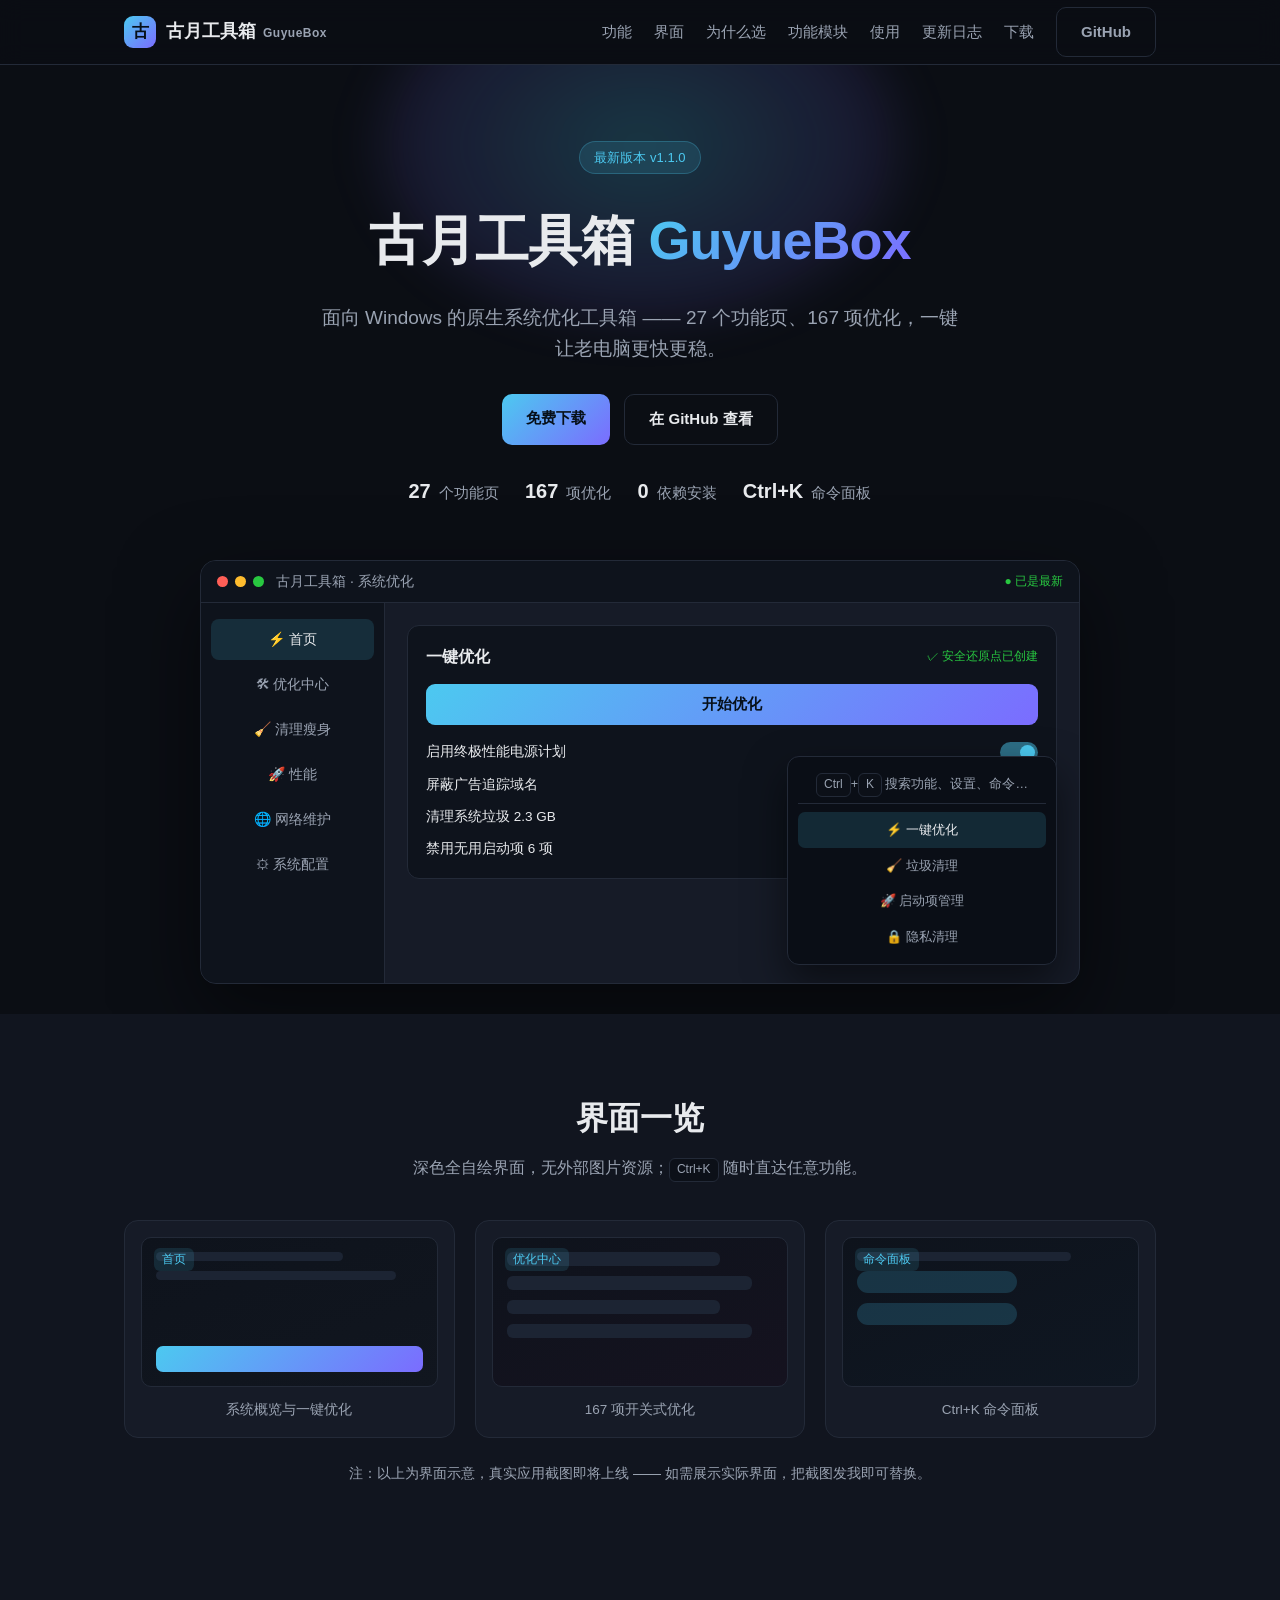
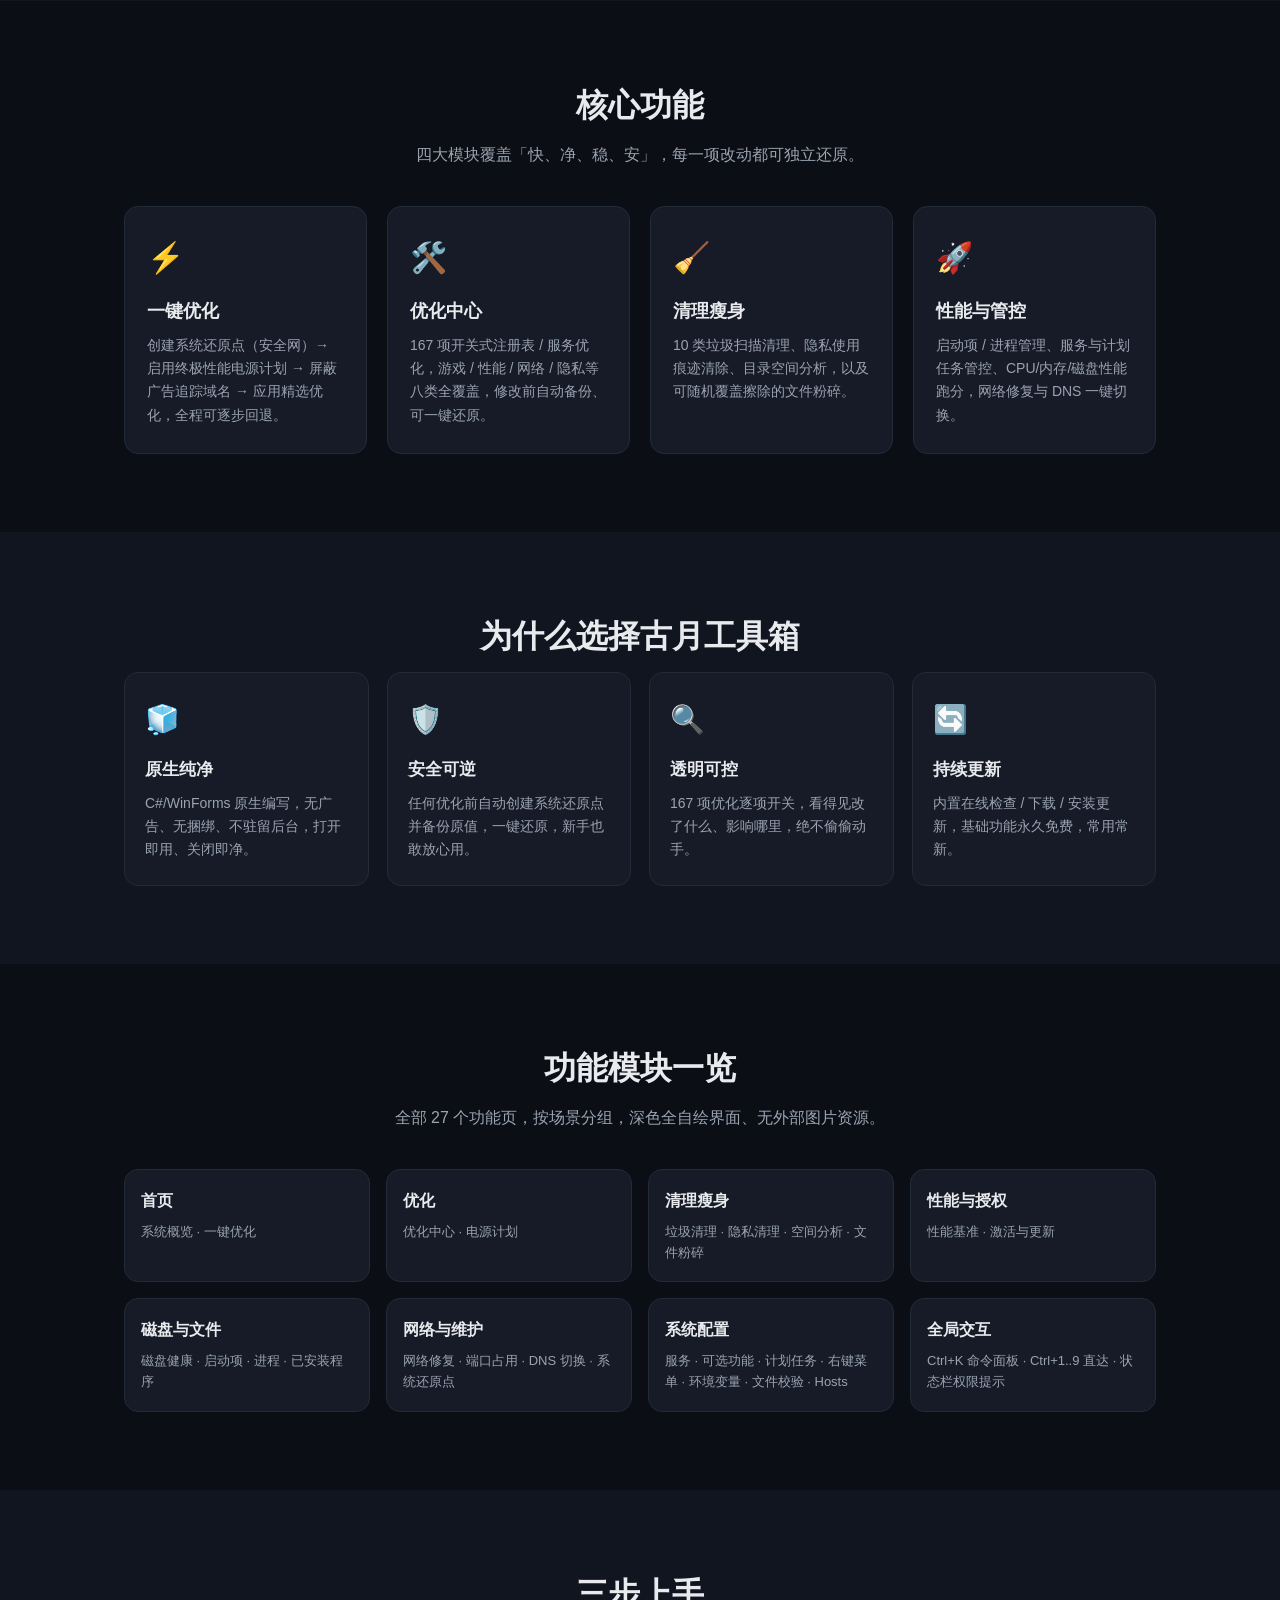
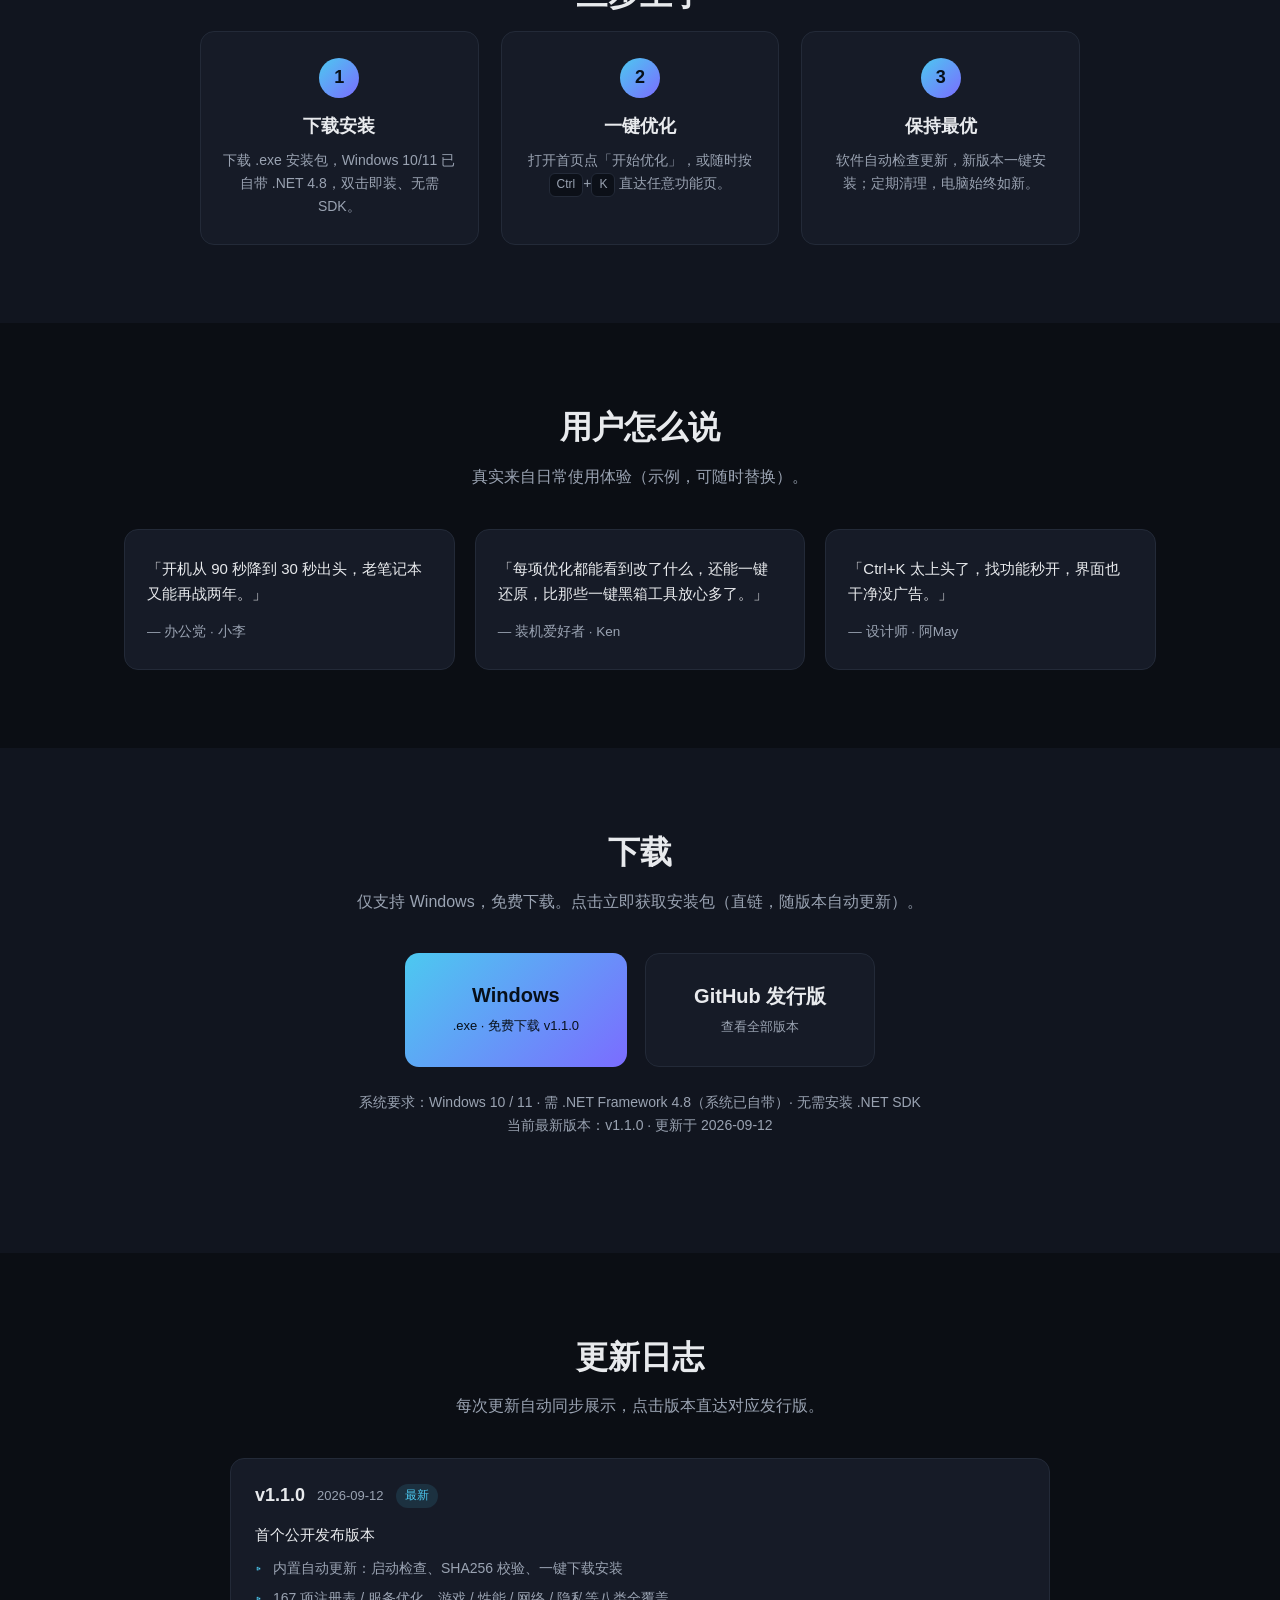
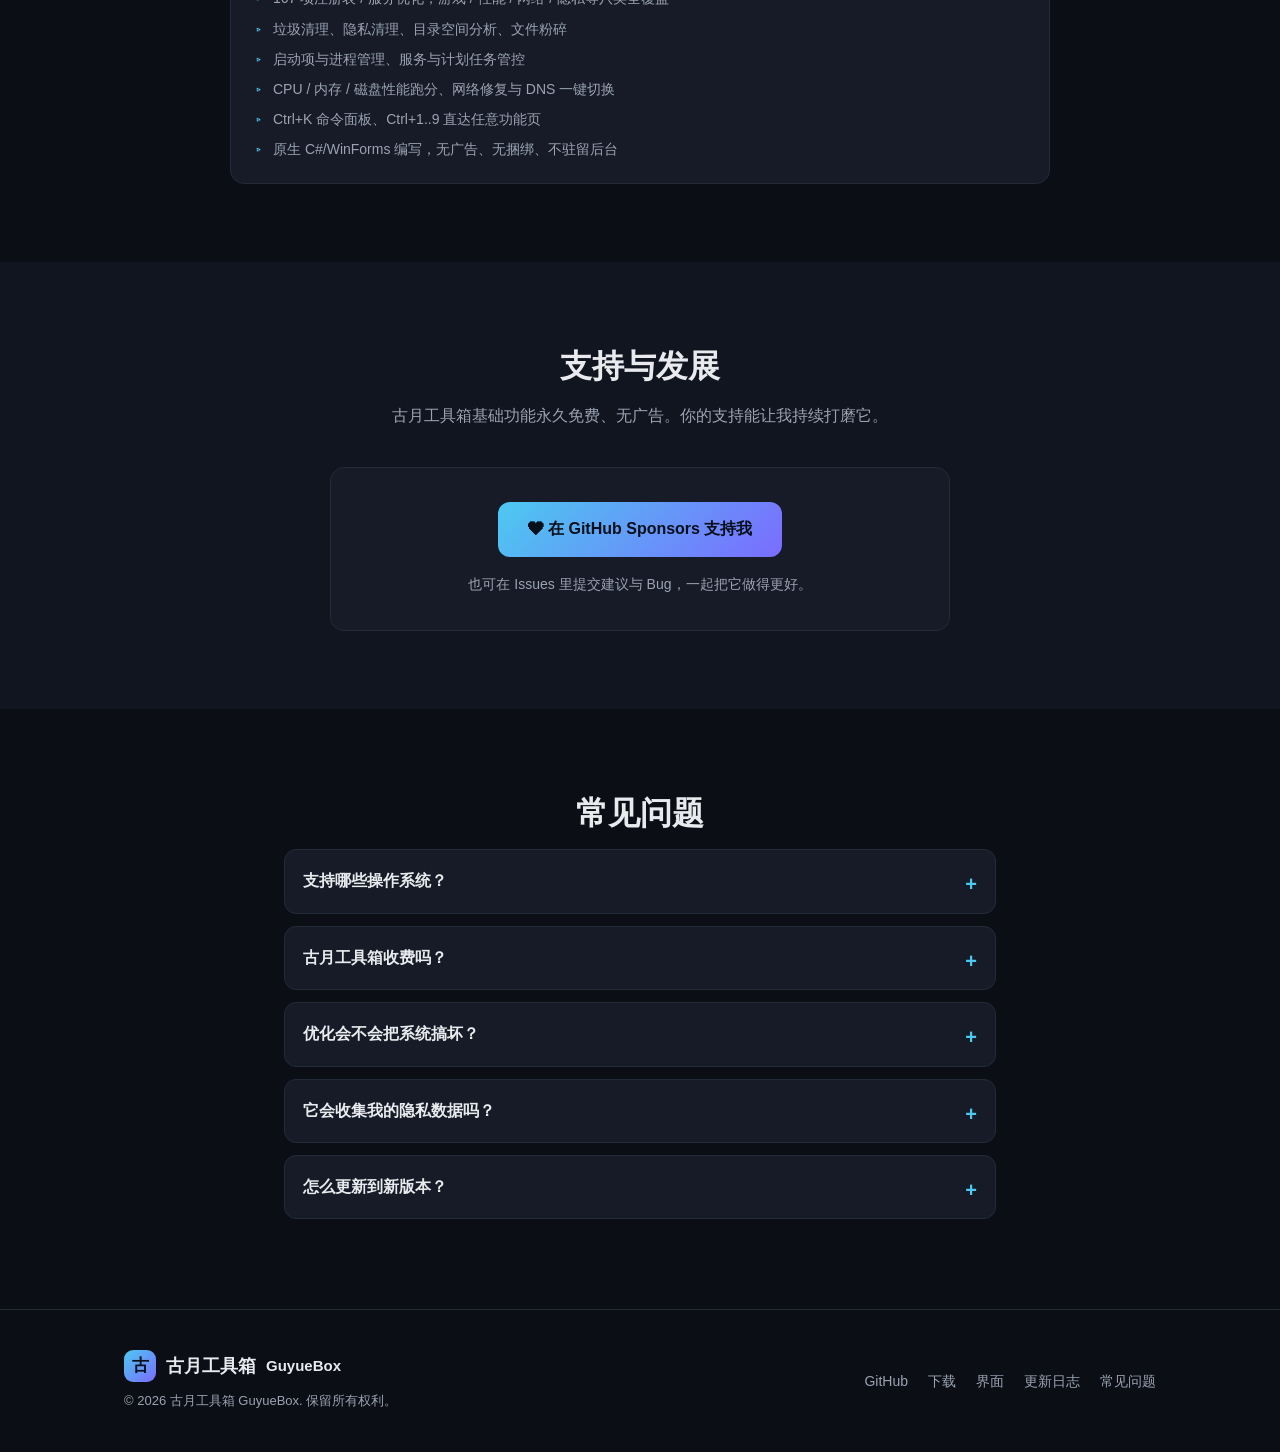
==== index.html @ 8baf2765 "feat: 官网完善——SEO/OG/更新日志/界面预览/用户评价/支持区块/滚动动效" ====
<!DOCTYPE html>
<html lang="zh-CN">
<head>
  <meta charset="UTF-8" />
  <meta name="viewport" content="width=device-width, initial-scale=1.0" />
  <title>古月工具箱 GuyueBox — 让 Windows 重获流畅的系统优化工具箱</title>
  <meta name="description" content="古月工具箱 GuyueBox 是一款面向 Windows 的原生系统优化工具箱，C#/WinForms 编写，无需安装 .NET SDK。含 27 个功能页、167 项注册表/服务优化、垃圾与隐私清理、启动项与进程管理、性能跑分与内置自动更新。" />
  <link rel="canonical" href="https://gu-yue-fy.github.io/guyue-toolbox-site/" />

  <!-- ===== 分享 / SEO ===== -->
  <meta property="og:type" content="website" />
  <meta property="og:site_name" content="古月工具箱 GuyueBox" />
  <meta property="og:title" content="古月工具箱 GuyueBox — 让 Windows 重获流畅" />
  <meta property="og:description" content="面向 Windows 的原生系统优化工具箱：27 个功能页、167 项优化、一键加速清理、内置自动更新，免费且无广告。" />
  <meta property="og:url" content="https://gu-yue-fy.github.io/guyue-toolbox-site/" />
  <meta property="og:image" content="https://gu-yue-fy.github.io/guyue-toolbox-site/assets/img/og.svg" />
  <meta property="og:locale" content="zh_CN" />
  <meta name="twitter:card" content="summary_large_image" />
  <meta name="twitter:title" content="古月工具箱 GuyueBox — 让 Windows 重获流畅" />
  <meta name="twitter:description" content="面向 Windows 的原生系统优化工具箱：27 个功能页、167 项优化、一键加速清理、内置自动更新，免费且无广告。" />
  <meta name="twitter:image" content="https://gu-yue-fy.github.io/guyue-toolbox-site/assets/img/og.svg" />

  <!-- favicon：inline SVG，无需外部文件 -->
  <link rel="icon" href="data:image/svg+xml,<svg xmlns='http://www.w3.org/2000/svg' viewBox='0 0 32 32'><rect width='32' height='32' rx='8' fill='%234cc9f0'/><text x='16' y='23' font-size='20' font-family='sans-serif' font-weight='800' text-anchor='middle' fill='%2307101a'>古</text></svg>" />

  <!-- 结构化数据 -->
  <script type="application/ld+json">
  {
    "@context": "https://schema.org",
    "@type": "SoftwareApplication",
    "name": "古月工具箱 GuyueBox",
    "operatingSystem": "Windows 10, Windows 11",
    "applicationCategory": "UtilitiesApplication",
    "softwareVersion": "1.1.0",
    "url": "https://gu-yue-fy.github.io/guyue-toolbox-site/",
    "offers": { "@type": "Offer", "price": "0", "priceCurrency": "CNY" },
    "description": "面向 Windows 的原生系统优化工具箱，C#/WinForms 编写，无需安装 .NET SDK。含 27 个功能页、167 项注册表/服务优化、垃圾与隐私清理、启动项与进程管理、性能跑分与内置自动更新。"
  }
  </script>

  <link rel="stylesheet" href="assets/css/style.css" />
</head>
<body>
  <!-- 顶部导航 -->
  <header class="nav">
    <div class="container nav-inner">
      <a class="brand" href="#top">
        <span class="logo-mark">古</span>
        <span class="brand-name">古月工具箱<small>GuyueBox</small></span>
      </a>
      <nav class="nav-links">
        <a href="#features">功能</a>
        <a href="#preview">界面</a>
        <a href="#why">为什么选</a>
        <a href="#modules">功能模块</a>
        <a href="#how">使用</a>
        <a href="#changelog">更新日志</a>
        <a href="#download">下载</a>
        <a class="btn-ghost" href="https://github.com/Gu-yue-fy/guyue-toolbox" target="_blank" rel="noopener">GitHub</a>
      </nav>
    </div>
  </header>

  <!-- 首屏 -->
  <section class="hero" id="top">
    <div class="hero-glow"></div>
    <div class="container hero-inner">
      <span class="badge reveal">最新版本 <span id="latest-version">v1.0.0</span></span>
      <h1 class="reveal">古月工具箱 <span class="grad">GuyueBox</span></h1>
      <p class="tagline reveal">面向 Windows 的原生系统优化工具箱 —— 27 个功能页、167 项优化，一键让老电脑更快更稳。</p>
      <div class="cta reveal">
        <a class="btn-primary" href="#download">免费下载</a>
        <a class="btn-ghost" href="https://github.com/Gu-yue-fy/guyue-toolbox" target="_blank" rel="noopener">在 GitHub 查看</a>
      </div>
      <div class="hero-stats reveal">
        <span><b>27</b> 个功能页</span>
        <span><b>167</b> 项优化</span>
        <span><b>0</b> 依赖安装</span>
        <span><b>Ctrl+K</b> 命令面板</span>
      </div>

      <!-- 应用界面模拟图（纯 CSS 绘制，无需截图） -->
      <div class="app-mockup reveal" aria-hidden="true">
        <div class="app-window">
          <div class="app-titlebar">
            <span class="dots"><i></i><i></i><i></i></span>
            <span class="app-title">古月工具箱 · 系统优化</span>
            <span class="app-mini">● 已是最新</span>
          </div>
          <div class="app-body">
            <aside class="app-side">
              <div class="side-item active">⚡ 首页</div>
              <div class="side-item">🛠 优化中心</div>
              <div class="side-item">🧹 清理瘦身</div>
              <div class="side-item">🚀 性能</div>
              <div class="side-item">🌐 网络维护</div>
              <div class="side-item">⚙ 系统配置</div>
            </aside>
            <main class="app-main">
              <div class="app-panel">
                <div class="panel-head">
                  <span class="panel-title">一键优化</span>
                  <span class="panel-tag">✓ 安全还原点已创建</span>
                </div>
                <button class="mock-btn">开始优化</button>
                <ul class="opt-list">
                  <li><span>启用终极性能电源计划</span><span class="sw on"></span></li>
                  <li><span>屏蔽广告追踪域名</span><span class="sw on"></span></li>
                  <li><span>清理系统垃圾 2.3 GB</span><span class="sw on"></span></li>
                  <li><span>禁用无用启动项 6 项</span><span class="sw"></span></li>
                </ul>
              </div>
              <div class="cmd-palette">
                <div class="cmd-input"><kbd>Ctrl</kbd>+<kbd>K</kbd> 搜索功能、设置、命令…</div>
                <div class="cmd-item active">⚡ 一键优化</div>
                <div class="cmd-item">🧹 垃圾清理</div>
                <div class="cmd-item">🚀 启动项管理</div>
                <div class="cmd-item">🔒 隐私清理</div>
              </div>
            </main>
          </div>
        </div>
      </div>
    </div>
  </section>

  <!-- 界面预览 -->
  <section class="section section-alt" id="preview">
    <div class="container">
      <h2 class="section-title reveal">界面一览</h2>
      <p class="center-sub reveal">深色全自绘界面，无外部图片资源；<kbd>Ctrl+K</kbd> 随时直达任意功能。</p>
      <div class="preview-grid">
        <div class="preview-card reveal">
          <div class="preview-shot shot-home"><span class="shot-badge">首页</span><span class="shot-line w70"></span><span class="shot-line w90"></span><span class="shot-bar"></span></div>
          <p>系统概览与一键优化</p>
        </div>
        <div class="preview-card reveal">
          <div class="preview-shot shot-tune"><span class="shot-badge">优化中心</span><span class="shot-row"></span><span class="shot-row"></span><span class="shot-row"></span><span class="shot-row"></span></div>
          <p>167 项开关式优化</p>
        </div>
        <div class="preview-card reveal">
          <div class="preview-shot shot-cmd"><span class="shot-badge">命令面板</span><span class="shot-line w80"></span><span class="shot-pill"></span><span class="shot-pill"></span></div>
          <p>Ctrl+K 命令面板</p>
        </div>
      </div>
      <p class="center-sub small reveal">注：以上为界面示意，真实应用截图即将上线 —— 如需展示实际界面，把截图发我即可替换。</p>
    </div>
  </section>

  <!-- 核心功能 -->
  <section class="section" id="features">
    <div class="container">
      <h2 class="section-title reveal">核心功能</h2>
      <p class="center-sub reveal">四大模块覆盖「快、净、稳、安」，每一项改动都可独立还原。</p>
      <div class="grid">
        <div class="card reveal">
          <div class="card-icon">⚡</div>
          <h3>一键优化</h3>
          <p>创建系统还原点（安全网）→ 启用终极性能电源计划 → 屏蔽广告追踪域名 → 应用精选优化，全程可逐步回退。</p>
        </div>
        <div class="card reveal">
          <div class="card-icon">🛠️</div>
          <h3>优化中心</h3>
          <p>167 项开关式注册表 / 服务优化，游戏 / 性能 / 网络 / 隐私等八类全覆盖，修改前自动备份、可一键还原。</p>
        </div>
        <div class="card reveal">
          <div class="card-icon">🧹</div>
          <h3>清理瘦身</h3>
          <p>10 类垃圾扫描清理、隐私使用痕迹清除、目录空间分析，以及可随机覆盖擦除的文件粉碎。</p>
        </div>
        <div class="card reveal">
          <div class="card-icon">🚀</div>
          <h3>性能与管控</h3>
          <p>启动项 / 进程管理、服务与计划任务管控、CPU/内存/磁盘性能跑分，网络修复与 DNS 一键切换。</p>
        </div>
      </div>
    </div>
  </section>

  <!-- 为什么选 -->
  <section class="section section-alt" id="why">
    <div class="container">
      <h2 class="section-title reveal">为什么选择古月工具箱</h2>
      <div class="why-grid">
        <div class="why reveal">
          <div class="why-icon">🧊</div>
          <h4>原生纯净</h4>
          <p>C#/WinForms 原生编写，无广告、无捆绑、不驻留后台，打开即用、关闭即净。</p>
        </div>
        <div class="why reveal">
          <div class="why-icon">🛡️</div>
          <h4>安全可逆</h4>
          <p>任何优化前自动创建系统还原点并备份原值，一键还原，新手也敢放心用。</p>
        </div>
        <div class="why reveal">
          <div class="why-icon">🔍</div>
          <h4>透明可控</h4>
          <p>167 项优化逐项开关，看得见改了什么、影响哪里，绝不偷偷动手。</p>
        </div>
        <div class="why reveal">
          <div class="why-icon">🔄</div>
          <h4>持续更新</h4>
          <p>内置在线检查 / 下载 / 安装更新，基础功能永久免费，常用常新。</p>
        </div>
      </div>
    </div>
  </section>

  <!-- 功能模块 -->
  <section class="section" id="modules">
    <div class="container">
      <h2 class="section-title reveal">功能模块一览</h2>
      <p class="center-sub reveal">全部 27 个功能页，按场景分组，深色全自绘界面、无外部图片资源。</p>
      <div class="module-grid">
        <div class="module reveal"><h4>首页</h4><p>系统概览 · 一键优化</p></div>
        <div class="module reveal"><h4>优化</h4><p>优化中心 · 电源计划</p></div>
        <div class="module reveal"><h4>清理瘦身</h4><p>垃圾清理 · 隐私清理 · 空间分析 · 文件粉碎</p></div>
        <div class="module reveal"><h4>性能与授权</h4><p>性能基准 · 激活与更新</p></div>
        <div class="module reveal"><h4>磁盘与文件</h4><p>磁盘健康 · 启动项 · 进程 · 已安装程序</p></div>
        <div class="module reveal"><h4>网络与维护</h4><p>网络修复 · 端口占用 · DNS 切换 · 系统还原点</p></div>
        <div class="module reveal"><h4>系统配置</h4><p>服务 · 可选功能 · 计划任务 · 右键菜单 · 环境变量 · 文件校验 · Hosts</p></div>
        <div class="module reveal"><h4>全局交互</h4><p>Ctrl+K 命令面板 · Ctrl+1..9 直达 · 状态栏权限提示</p></div>
      </div>
    </div>
  </section>

  <!-- 如何使用 -->
  <section class="section section-alt" id="how">
    <div class="container">
      <h2 class="section-title reveal">三步上手</h2>
      <div class="steps">
        <div class="step reveal">
          <div class="step-num">1</div>
          <h4>下载安装</h4>
          <p>下载 .exe 安装包，Windows 10/11 已自带 .NET 4.8，双击即装、无需 SDK。</p>
        </div>
        <div class="step reveal">
          <div class="step-num">2</div>
          <h4>一键优化</h4>
          <p>打开首页点「开始优化」，或随时按 <kbd>Ctrl</kbd>+<kbd>K</kbd> 直达任意功能页。</p>
        </div>
        <div class="step reveal">
          <div class="step-num">3</div>
          <h4>保持最优</h4>
          <p>软件自动检查更新，新版本一键安装；定期清理，电脑始终如新。</p>
        </div>
      </div>
    </div>
  </section>

  <!-- 用户怎么说 -->
  <section class="section" id="voices">
    <div class="container">
      <h2 class="section-title reveal">用户怎么说</h2>
      <p class="center-sub reveal">真实来自日常使用体验（示例，可随时替换）。</p>
      <div class="voices-grid">
        <div class="voice reveal">
          <p class="voice-text">「开机从 90 秒降到 30 秒出头，老笔记本又能再战两年。」</p>
          <p class="voice-who">— 办公党 · 小李</p>
        </div>
        <div class="voice reveal">
          <p class="voice-text">「每项优化都能看到改了什么，还能一键还原，比那些一键黑箱工具放心多了。」</p>
          <p class="voice-who">— 装机爱好者 · Ken</p>
        </div>
        <div class="voice reveal">
          <p class="voice-text">「Ctrl+K 太上头了，找功能秒开，界面也干净没广告。」</p>
          <p class="voice-who">— 设计师 · 阿May</p>
        </div>
      </div>
    </div>
  </section>

  <!-- 下载 -->
  <section class="section section-alt" id="download">
    <div class="container">
      <h2 class="section-title reveal">下载</h2>
      <p class="center-sub reveal">仅支持 Windows，免费下载。点击立即获取安装包（直链，随版本自动更新）。</p>
      <div class="download-grid reveal">
        <a class="dl-card primary" id="dl-btn" href="https://github.com/Gu-yue-fy/guyue-toolbox/releases/latest" target="_blank" rel="noopener">
          <span class="dl-os">Windows</span><span class="dl-ext" id="dl-ext">.exe · 免费下载</span>
        </a>
        <a class="dl-card" href="https://github.com/Gu-yue-fy/guyue-toolbox/releases" target="_blank" rel="noopener">
          <span class="dl-os">GitHub 发行版</span><span class="dl-ext">查看全部版本</span>
        </a>
      </div>
      <p class="center-sub small reveal">
        系统要求：Windows 10 / 11 · 需 .NET Framework 4.8（系统已自带）· 无需安装 .NET SDK<br>
        当前最新版本：<span id="latest-version-2">v1.0.0</span> · 更新于 <span id="latest-date">—</span>
      </p>
    </div>
  </section>

  <!-- 更新日志 -->
  <section class="section" id="changelog">
    <div class="container">
      <h2 class="section-title reveal">更新日志</h2>
      <p class="center-sub reveal">每次更新自动同步展示，点击版本直达对应发行版。</p>
      <div class="changelog-list" id="changelog-list">
        <p class="center-sub small" id="changelog-loading">正在加载更新记录…</p>
      </div>
    </div>
  </section>

  <!-- 支持与发展 -->
  <section class="section section-alt" id="support">
    <div class="container">
      <h2 class="section-title reveal">支持与发展</h2>
      <p class="center-sub reveal">古月工具箱基础功能永久免费、无广告。你的支持能让我持续打磨它。</p>
      <div class="support-box reveal">
        <a class="support-btn" href="https://github.com/sponsors/Gu-yue-fy" target="_blank" rel="noopener">❤ 在 GitHub Sponsors 支持我</a>
        <p class="support-note">也可在 Issues 里提交建议与 Bug，一起把它做得更好。</p>
      </div>
    </div>
  </section>

  <!-- FAQ -->
  <section class="section" id="faq">
    <div class="container faq-wrap">
      <h2 class="section-title reveal">常见问题</h2>
      <details class="faq reveal"><summary>支持哪些操作系统？</summary><p>仅支持 Windows 10 / 11（x64）。需要 .NET Framework 4.8，绝大多数系统已自带，无需额外安装。</p></details>
      <details class="faq reveal"><summary>古月工具箱收费吗？</summary><p>基础功能永久免费，可以满足日常加速、清理与优化需求；部分高级能力可能提供可选激活，但绝不强制、无广告。</p></details>
      <details class="faq reveal"><summary>优化会不会把系统搞坏？</summary><p>不会。每一项优化在执行前都会自动创建系统还原点并备份原注册表/服务值，可一键完整还原，新手也能放心使用。</p></details>
      <details class="faq reveal"><summary>它会收集我的隐私数据吗？</summary><p>不会。古月工具箱在本地运行，不做任何数据上传或用户追踪；「隐私清理」反而是帮你清除本机使用痕迹。</p></details>
      <details class="faq reveal"><summary>怎么更新到新版本？</summary><p>软件内置在线更新：启动时会自动检查 GitHub 上的最新版本，发现新版本可一键下载安装，无需手动操作。</p></details>
    </div>
  </section>

  <!-- 页脚 -->
  <footer class="footer">
    <div class="container footer-inner">
      <div>
        <div class="brand"><span class="logo-mark">古</span> 古月工具箱<small>GuyueBox</small></div>
        <p class="footer-note">© <span id="year"></span> 古月工具箱 GuyueBox. 保留所有权利。</p>
      </div>
      <div class="footer-links">
        <a href="https://github.com/Gu-yue-fy/guyue-toolbox" target="_blank" rel="noopener">GitHub</a>
        <a href="#download">下载</a>
        <a href="#preview">界面</a>
        <a href="#changelog">更新日志</a>
        <a href="#faq">常见问题</a>
      </div>
    </div>
  </footer>

  <script src="assets/js/main.js"></script>
</body>
</html>
---- assets/css/style.css ----
:root {
  --bg: #0b0e14;
  --bg-alt: #11151f;
  --fg: #e8eaed;
  --muted: #9aa3b2;
  --accent: #4cc9f0;
  --accent-2: #7b6cff;
  --card: #161b27;
  --border: #232a38;
  --radius: 14px;
  --grad: linear-gradient(135deg, var(--accent), var(--accent-2));
}

* { box-sizing: border-box; margin: 0; padding: 0; }

body {
  font-family: -apple-system, BlinkMacSystemFont, "Segoe UI", "PingFang SC",
    "Microsoft YaHei", Roboto, Helvetica, Arial, sans-serif;
  background: var(--bg);
  color: var(--fg);
  line-height: 1.65;
  -webkit-font-smoothing: antialiased;
  scroll-behavior: smooth;
}

a { color: inherit; text-decoration: none; }
kbd {
  display: inline-block; padding: 1px 7px; border-radius: 6px;
  background: #0c1018; border: 1px solid var(--border);
  font-size: 12px; font-family: inherit; color: var(--muted);
}

.container { max-width: 1080px; margin: 0 auto; padding: 0 24px; }

/* ===== 导航 ===== */
.nav {
  position: sticky; top: 0; z-index: 20;
  background: rgba(11,14,20,.78);
  backdrop-filter: blur(12px);
  border-bottom: 1px solid var(--border);
}
.nav-inner { display: flex; align-items: center; justify-content: space-between; height: 64px; }
.brand { font-weight: 700; font-size: 18px; display: flex; align-items: center; gap: 10px; }
.logo-mark {
  width: 32px; height: 32px; border-radius: 9px; background: var(--grad);
  display: inline-flex; align-items: center; justify-content: center;
  font-size: 17px; font-weight: 800; color: #07101a; flex: none;
}
.brand-name { display: flex; align-items: baseline; gap: 7px; }
.brand-name small { font-size: 12px; color: var(--muted); font-weight: 600; letter-spacing: .5px; }
.nav-links { display: flex; align-items: center; gap: 22px; }
.nav-links a { color: var(--muted); font-size: 15px; transition: color .2s; }
.nav-links a:hover { color: var(--fg); }

/* ===== 按钮 ===== */
.btn-primary, .btn-ghost {
  display: inline-block; padding: 12px 24px; border-radius: 10px;
  font-weight: 600; font-size: 15px; transition: transform .15s, opacity .2s, border-color .2s;
}
.btn-primary { background: var(--grad); color: #07101a; }
.btn-primary:hover { transform: translateY(-2px); }
.btn-ghost { border: 1px solid var(--border); color: var(--fg); }
.btn-ghost:hover { border-color: var(--accent); color: var(--accent); }

/* ===== 首屏 ===== */
.hero { position: relative; padding: 76px 0 30px; text-align: center; overflow: hidden; }
.hero-glow {
  position: absolute; top: -180px; left: 50%; transform: translateX(-50%);
  width: 760px; height: 520px; pointer-events: none;
  background: radial-gradient(closest-side, rgba(76,201,240,.22), rgba(123,108,255,.12) 60%, transparent 75%);
  filter: blur(20px);
}
.hero-inner { position: relative; display: flex; flex-direction: column; align-items: center; }
.badge {
  display: inline-block; padding: 5px 14px; border-radius: 999px;
  background: rgba(76,201,240,.12); color: var(--accent);
  font-size: 13px; margin-bottom: 22px; border: 1px solid rgba(76,201,240,.25);
}
.hero h1 { font-size: 54px; font-weight: 800; letter-spacing: -1px; }
.grad {
  background: var(--grad); -webkit-background-clip: text; background-clip: text;
  -webkit-text-fill-color: transparent;
}
.tagline { color: var(--muted); font-size: 19px; max-width: 640px; margin: 16px 0 30px; }
.cta { display: flex; gap: 14px; flex-wrap: wrap; justify-content: center; }
.hero-stats {
  display: flex; flex-wrap: wrap; gap: 26px; justify-content: center;
  margin: 30px 0 6px; color: var(--muted); font-size: 15px;
}
.hero-stats b { color: var(--fg); font-size: 20px; margin-right: 4px; }

/* ===== 应用界面模拟图 ===== */
.app-mockup { margin-top: 46px; width: 100%; max-width: 880px; }
.app-window {
  border: 1px solid var(--border); border-radius: 16px; overflow: hidden;
  background: var(--card); box-shadow: 0 30px 80px rgba(0,0,0,.5);
}
.app-titlebar {
  display: flex; align-items: center; gap: 12px; height: 42px; padding: 0 16px;
  background: #0e131c; border-bottom: 1px solid var(--border);
}
.dots { display: flex; gap: 7px; }
.dots i { width: 11px; height: 11px; border-radius: 50%; background: #2b3342; display: block; }
.dots i:nth-child(1) { background: #ff5f57; }
.dots i:nth-child(2) { background: #febc2e; }
.dots i:nth-child(3) { background: #28c840; }
.app-title { font-size: 14px; color: var(--muted); }
.app-mini { margin-left: auto; font-size: 12px; color: #28c840; }
.app-body { display: flex; min-height: 380px; }
.app-side {
  width: 184px; flex: none; background: #0e131c; border-right: 1px solid var(--border);
  padding: 16px 10px; display: flex; flex-direction: column; gap: 4px;
}
.side-item { padding: 9px 12px; border-radius: 8px; font-size: 14px; color: var(--muted); }
.side-item.active { background: rgba(76,201,240,.14); color: var(--fg); }
.app-main { position: relative; flex: 1; padding: 22px; }
.app-panel {
  background: #0e131c; border: 1px solid var(--border); border-radius: 12px; padding: 18px;
}
.panel-head { display: flex; align-items: center; justify-content: space-between; margin-bottom: 14px; }
.panel-title { font-size: 16px; font-weight: 700; }
.panel-tag { font-size: 12px; color: #28c840; }
.mock-btn {
  width: 100%; padding: 11px; border: none; border-radius: 9px; background: var(--grad);
  color: #07101a; font-weight: 700; font-size: 15px; cursor: pointer; margin-bottom: 16px;
}
.opt-list { list-style: none; display: flex; flex-direction: column; gap: 10px; }
.opt-list li { display: flex; align-items: center; justify-content: space-between; font-size: 13.5px; color: var(--fg); }
.sw { width: 38px; height: 21px; border-radius: 999px; background: #2b3342; position: relative; flex: none; }
.sw::after { content: ""; position: absolute; top: 3px; left: 3px; width: 15px; height: 15px; border-radius: 50%; background: #7d879a; transition: .2s; }
.sw.on { background: rgba(76,201,240,.5); }
.sw.on::after { left: 20px; background: var(--accent); }
.cmd-palette {
  position: absolute; right: 22px; bottom: 18px; width: 270px;
  background: #0a0e16; border: 1px solid var(--border); border-radius: 12px;
  padding: 10px; box-shadow: 0 18px 40px rgba(0,0,0,.5);
}
.cmd-input { font-size: 12.5px; color: var(--muted); padding: 6px 8px; border-bottom: 1px solid var(--border); margin-bottom: 8px; }
.cmd-item { font-size: 13px; padding: 7px 8px; border-radius: 7px; color: var(--muted); }
.cmd-item.active { background: rgba(76,201,240,.14); color: var(--fg); }

/* ===== 区块 ===== */
.section { padding: 78px 0; }
.section-alt { background: var(--bg-alt); }
.section-title { text-align: center; font-size: 32px; font-weight: 700; margin-bottom: 10px; }
.center-sub { text-align: center; color: var(--muted); margin-bottom: 38px; }
.center-sub.small { font-size: 14px; margin-top: 24px; }

/* ===== 功能网格 ===== */
.grid { display: grid; grid-template-columns: repeat(4, 1fr); gap: 20px; }
.card {
  background: var(--card); border: 1px solid var(--border);
  border-radius: var(--radius); padding: 26px 22px; transition: transform .2s, border-color .2s;
}
.card:hover { transform: translateY(-4px); border-color: var(--accent); }
.card-icon { font-size: 30px; margin-bottom: 14px; }
.card h3 { font-size: 18px; margin-bottom: 8px; }
.card p { color: var(--muted); font-size: 14px; }

/* ===== 为什么选择 ===== */
.why-grid { display: grid; grid-template-columns: repeat(4, 1fr); gap: 18px; }
.why {
  background: var(--card); border: 1px solid var(--border); border-radius: var(--radius);
  padding: 24px 20px; transition: border-color .2s;
}
.why:hover { border-color: var(--accent); }
.why-icon { font-size: 28px; margin-bottom: 12px; }
.why h4 { font-size: 17px; margin-bottom: 8px; }
.why p { color: var(--muted); font-size: 14px; }

/* ===== 功能模块 ===== */
.module-grid { display: grid; grid-template-columns: repeat(4, 1fr); gap: 16px; }
.module {
  background: var(--card); border: 1px solid var(--border); border-radius: var(--radius);
  padding: 18px 16px; transition: border-color .2s;
}
.module:hover { border-color: var(--accent); }
.module h4 { font-size: 16px; margin-bottom: 6px; color: var(--fg); }
.module p { color: var(--muted); font-size: 13px; }

/* ===== 使用步骤 ===== */
.steps { display: grid; grid-template-columns: repeat(3, 1fr); gap: 22px; max-width: 880px; margin: 0 auto; }
.step {
  background: var(--card); border: 1px solid var(--border); border-radius: var(--radius);
  padding: 26px 22px; text-align: center;
}
.step-num {
  width: 40px; height: 40px; border-radius: 50%; background: var(--grad); color: #07101a;
  font-weight: 800; font-size: 18px; display: inline-flex; align-items: center; justify-content: center; margin-bottom: 14px;
}
.step h4 { font-size: 18px; margin-bottom: 8px; }
.step p { color: var(--muted); font-size: 14px; }

/* ===== 下载 ===== */
.download-grid { display: flex; justify-content: center; flex-wrap: wrap; gap: 18px; max-width: 720px; margin: 0 auto; }
.dl-card {
  background: var(--card); border: 1px solid var(--border); border-radius: var(--radius);
  padding: 26px 48px; text-align: center; transition: transform .2s, border-color .2s;
}
.dl-card:hover { transform: translateY(-4px); border-color: var(--accent); }
.dl-os { display: block; font-size: 20px; font-weight: 700; }
.dl-ext { color: var(--muted); font-size: 13px; }

/* ===== FAQ ===== */
.faq-wrap { max-width: 760px; }
.faq {
  background: var(--card); border: 1px solid var(--border); border-radius: 12px;
  padding: 4px 18px; margin-bottom: 12px;
}
.faq summary {
  cursor: pointer; padding: 14px 0; font-weight: 600; font-size: 16px;
  list-style: none; position: relative; padding-right: 24px;
}
.faq summary::-webkit-details-marker { display: none; }
.faq summary::after { content: "+"; position: absolute; right: 0; top: 14px; color: var(--accent); font-size: 20px; }
.faq[open] summary::after { content: "−"; }
.faq p { color: var(--muted); font-size: 14.5px; padding: 0 0 16px; }

/* ===== 页脚 ===== */
.footer { border-top: 1px solid var(--border); padding: 40px 0; }
.footer-inner { display: flex; justify-content: space-between; align-items: center; flex-wrap: wrap; gap: 16px; }
.footer-note { color: var(--muted); font-size: 13px; margin-top: 8px; }
.footer-links { display: flex; gap: 20px; }
.footer-links a { color: var(--muted); font-size: 14px; }
.footer-links a:hover { color: var(--fg); }

/* ===== 响应式 ===== */
@media (max-width: 900px) {
  .grid, .why-grid, .module-grid { grid-template-columns: repeat(2, 1fr); }
  .steps { grid-template-columns: 1fr; }
  .app-side { display: none; }
}
@media (max-width: 620px) {
  .grid, .why-grid, .module-grid, .download-grid { grid-template-columns: 1fr; }
  .nav-links { gap: 13px; font-size: 14px; }
  .hero h1 { font-size: 36px; }
  .tagline { font-size: 16px; }
  .cmd-palette { display: none; }
}

/* ===== 滚动入场动画 ===== */
.reveal { opacity: 0; transform: translateY(24px); transition: opacity .7s ease, transform .7s ease; }
.reveal.visible { opacity: 1; transform: none; }
@media (prefers-reduced-motion: reduce) {
  .reveal { opacity: 1 !important; transform: none !important; transition: none; }
  .hero .badge, .hero h1, .hero .tagline, .hero .cta,
  .hero .hero-stats, .hero .app-mockup { animation: none !important; }
}
/* 首屏分级渐入 */
.hero .badge     { animation: fadeUp .7s .05s both; }
.hero h1         { animation: fadeUp .7s .15s both; }
.hero .tagline   { animation: fadeUp .7s .25s both; }
.hero .cta       { animation: fadeUp .7s .35s both; }
.hero .hero-stats{ animation: fadeUp .7s .45s both; }
.hero .app-mockup{ animation: fadeUp .9s .55s both; }
@keyframes fadeUp { from { opacity: 0; transform: translateY(24px); } to { opacity: 1; transform: none; } }

/* ===== 界面预览 ===== */
.preview-grid { display: grid; grid-template-columns: repeat(3, 1fr); gap: 20px; }
.preview-card { background: var(--card); border: 1px solid var(--border); border-radius: var(--radius); padding: 16px; text-align: center; transition: transform .2s, border-color .2s; }
.preview-card:hover { transform: translateY(-4px); border-color: var(--accent); }
.preview-card > p { color: var(--muted); font-size: 13.5px; margin-top: 12px; }
.preview-shot { position: relative; height: 150px; border-radius: 10px; overflow: hidden; background: #0e131c; border: 1px solid var(--border); display: flex; flex-direction: column; gap: 10px; padding: 14px; }
.shot-badge { position: absolute; top: 10px; left: 12px; font-size: 12px; color: var(--accent); background: rgba(76,201,240,.12); padding: 2px 8px; border-radius: 6px; }
.shot-line { height: 9px; border-radius: 5px; background: #1c2433; }
.shot-line.w70 { width: 70%; } .shot-line.w80 { width: 80%; } .shot-line.w90 { width: 90%; }
.shot-bar { margin-top: auto; height: 26px; border-radius: 7px; background: var(--grad); }
.shot-row { height: 14px; border-radius: 6px; background: #1c2433; }
.shot-row:nth-child(odd) { width: 92%; } .shot-row:nth-child(even) { width: 80%; }
.shot-pill { height: 22px; width: 60%; border-radius: 999px; background: rgba(76,201,240,.18); }
.shot-home { background: linear-gradient(160deg,#0e131c,#11161f); }
.shot-tune { background: linear-gradient(160deg,#0e131c,#15121f); }
.shot-cmd  { background: linear-gradient(160deg,#0e131c,#0f1722); }

/* ===== 用户评价 ===== */
.voices-grid { display: grid; grid-template-columns: repeat(3, 1fr); gap: 20px; }
.voice { background: var(--card); border: 1px solid var(--border); border-radius: var(--radius); padding: 26px 22px; transition: border-color .2s; }
.voice:hover { border-color: var(--accent); }
.voice-text { font-size: 15px; line-height: 1.7; color: var(--fg); }
.voice-who { margin-top: 14px; color: var(--muted); font-size: 13.5px; }

/* ===== 下载主按钮 ===== */
.dl-card.primary { background: var(--grad); border: none; }
.dl-card.primary .dl-os, .dl-card.primary .dl-ext { color: #07101a; }
.dl-card.primary:hover { transform: translateY(-4px); box-shadow: 0 14px 30px rgba(76,201,240,.25); }

/* ===== 更新日志 ===== */
.changelog-list { max-width: 820px; margin: 0 auto; display: flex; flex-direction: column; gap: 18px; }
.changelog-item { background: var(--card); border: 1px solid var(--border); border-radius: var(--radius); padding: 22px 24px; text-align: left; transition: border-color .2s; }
.changelog-item:hover { border-color: var(--accent); }
.cl-head { display: flex; align-items: center; gap: 12px; margin-bottom: 12px; flex-wrap: wrap; }
.cl-ver { font-size: 18px; font-weight: 800; color: var(--fg); }
.cl-ver a { color: inherit; }
.cl-date { font-size: 13px; color: var(--muted); }
.cl-tag { font-size: 12px; color: var(--accent); background: rgba(76,201,240,.12); padding: 2px 9px; border-radius: 999px; }
.cl-title { font-size: 15px; color: var(--fg); margin-bottom: 10px; }
.cl-items { list-style: none; display: flex; flex-direction: column; gap: 7px; }
.cl-items li { font-size: 14px; color: var(--muted); padding-left: 18px; position: relative; }
.cl-items li::before { content: "▹"; position: absolute; left: 0; color: var(--accent); }

/* ===== 支持 ===== */
.support-box { max-width: 620px; margin: 0 auto; text-align: center; background: var(--card); border: 1px solid var(--border); border-radius: var(--radius); padding: 34px 26px; }
.support-btn { display: inline-block; padding: 14px 30px; border-radius: 12px; background: var(--grad); color: #07101a; font-weight: 700; font-size: 16px; transition: transform .15s; }
.support-btn:hover { transform: translateY(-2px); }
.support-note { margin-top: 16px; color: var(--muted); font-size: 14px; }

/* ===== 响应式补充 ===== */
@media (max-width: 900px) {
  .preview-grid, .voices-grid { grid-template-columns: 1fr; }
}
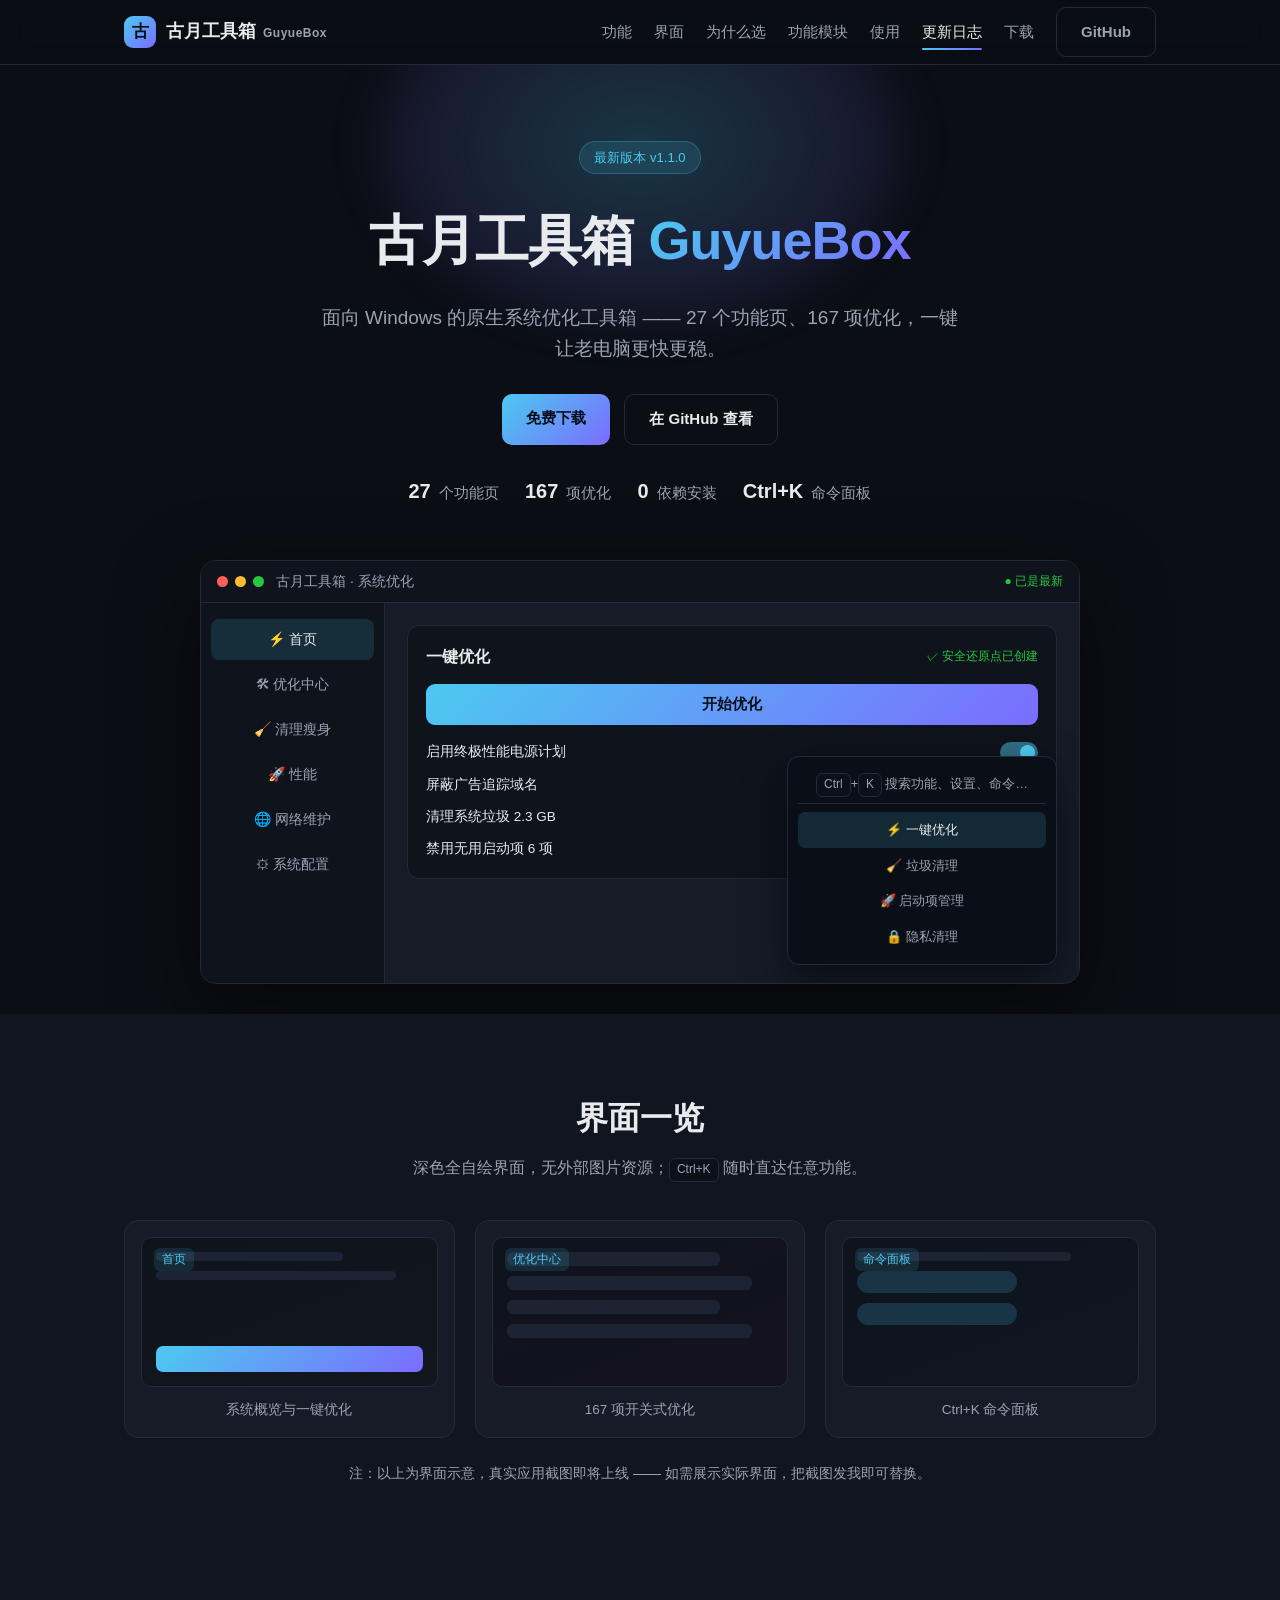
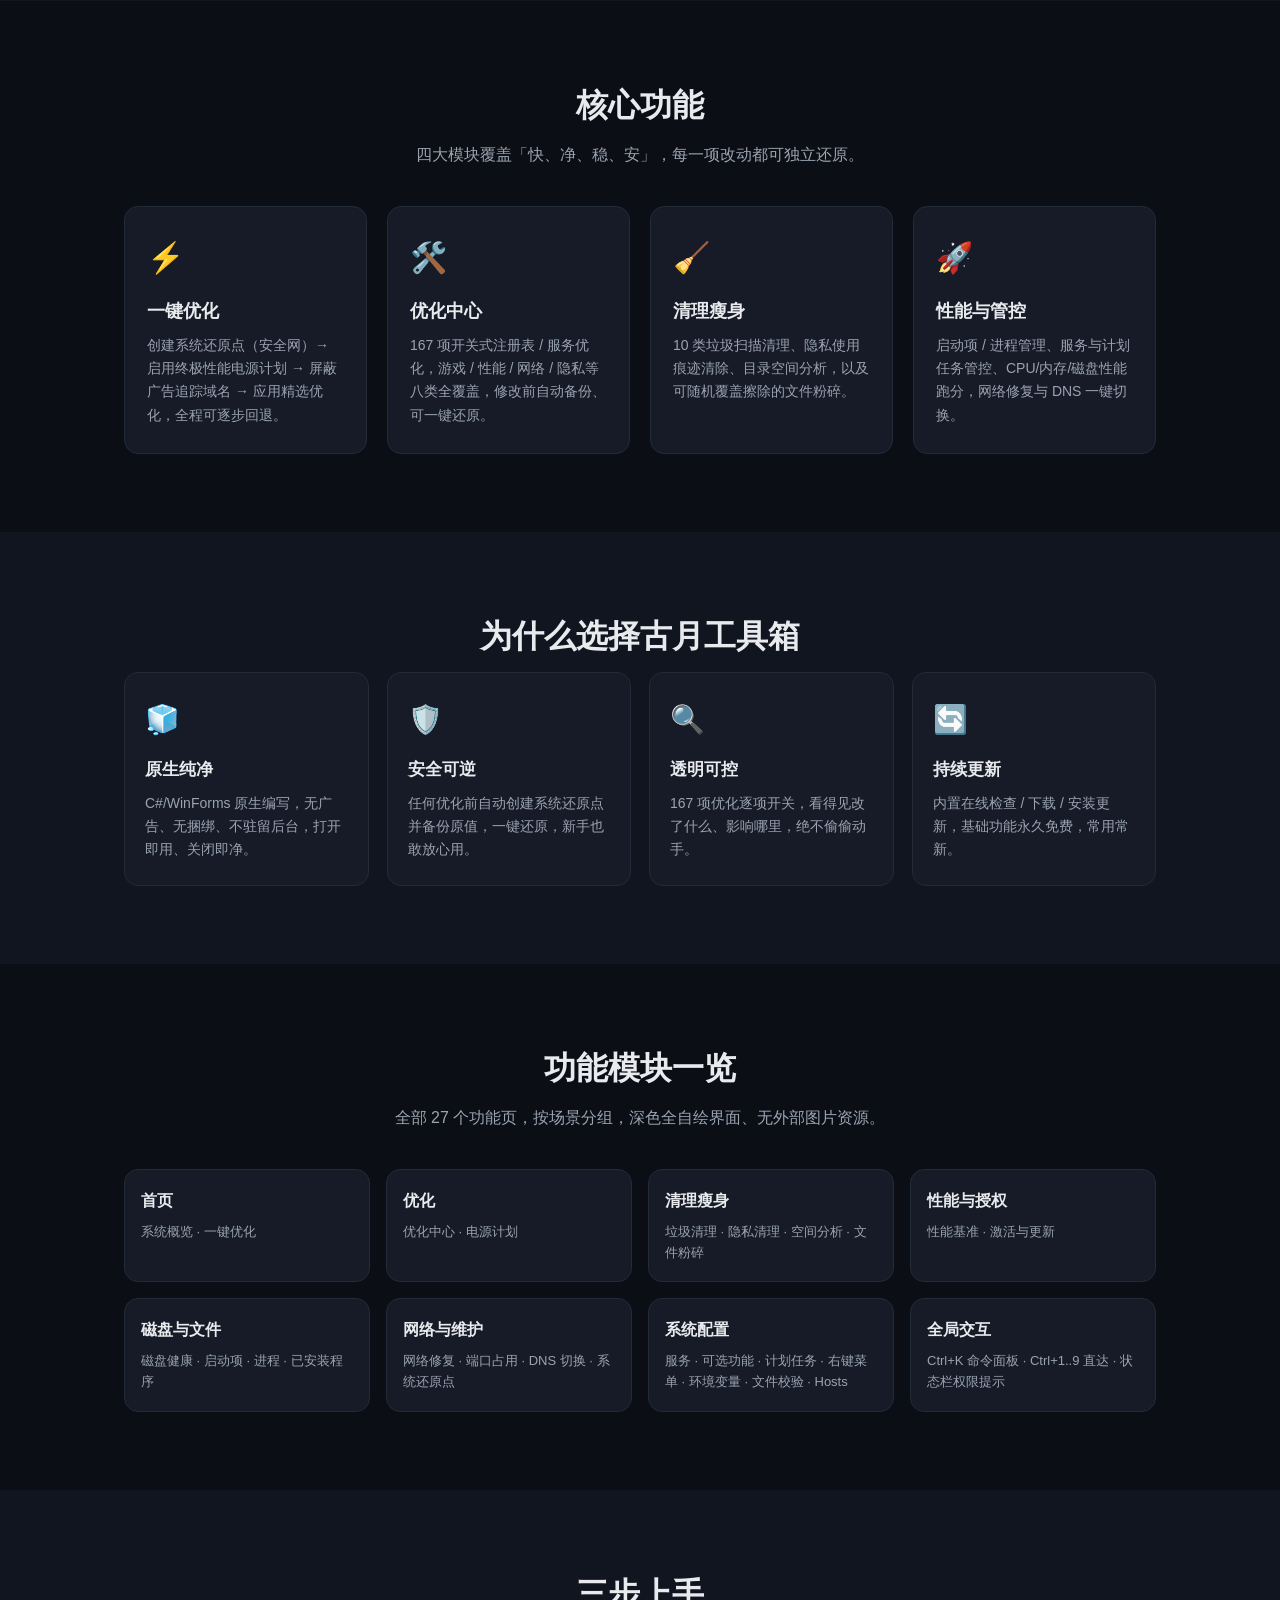
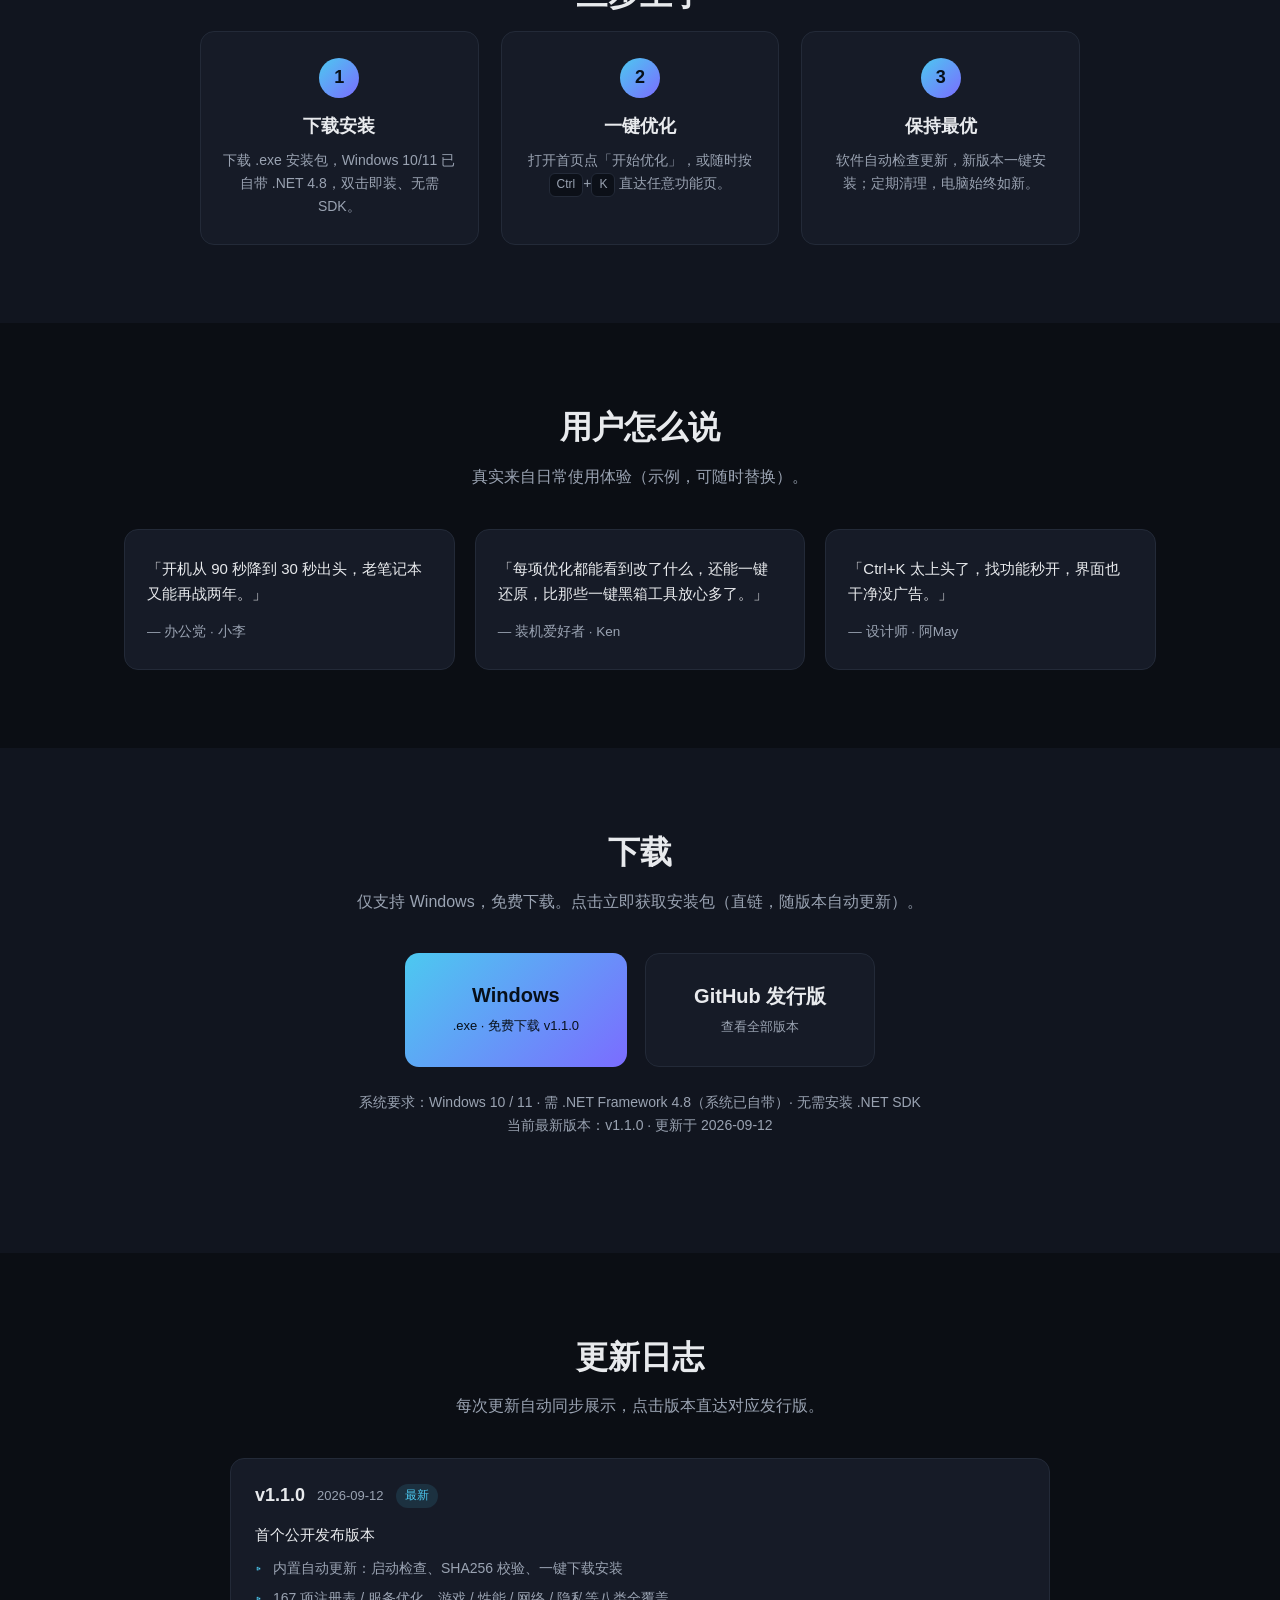
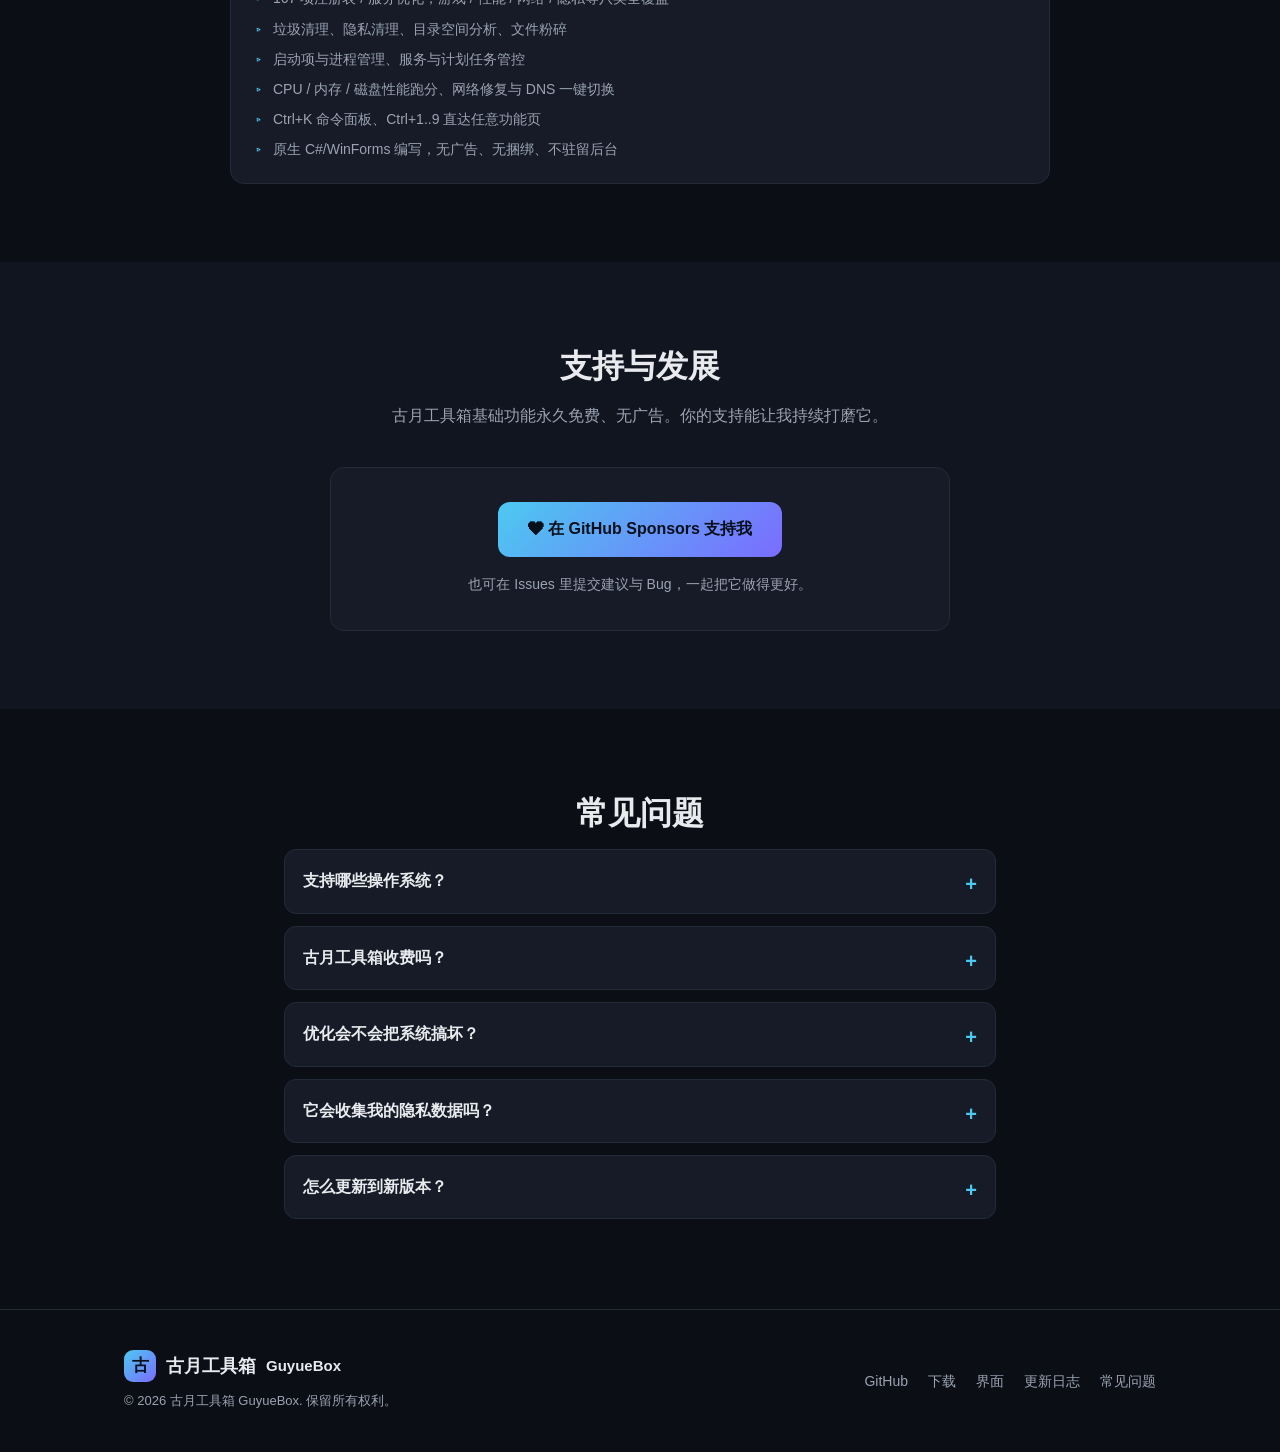
==== commit 30938063: "feat: 官网完善二期——移动端汉堡菜单/滚动高亮/返回顶部 + sitemap/robots/404" ====
--- a/index.html
+++ b/index.html
@@ -48,7 +48,7 @@
         <span class="logo-mark">古</span>
         <span class="brand-name">古月工具箱<small>GuyueBox</small></span>
       </a>
-      <nav class="nav-links">
+      <nav class="nav-links" id="nav-links">
         <a href="#features">功能</a>
         <a href="#preview">界面</a>
         <a href="#why">为什么选</a>
@@ -58,6 +58,9 @@
         <a href="#download">下载</a>
         <a class="btn-ghost" href="https://github.com/Gu-yue-fy/guyue-toolbox" target="_blank" rel="noopener">GitHub</a>
       </nav>
+      <button class="nav-toggle" id="nav-toggle" aria-label="打开导航菜单" aria-expanded="false" aria-controls="nav-links">
+        <span></span><span></span><span></span>
+      </button>
     </div>
   </header>
 
@@ -342,6 +345,9 @@
     </div>
   </footer>
 
+  <!-- 返回顶部 -->
+  <button id="to-top" class="to-top" aria-label="返回顶部" title="返回顶部">↑</button>
+
   <script src="assets/js/main.js"></script>
 </body>
 </html>
--- a/assets/css/style.css
+++ b/assets/css/style.css
@@ -308,3 +308,55 @@
 @media (max-width: 900px) {
   .preview-grid, .voices-grid { grid-template-columns: 1fr; }
 }
+
+/* ===== 导航当前区块高亮 ===== */
+.nav-links a { position: relative; }
+.nav-links a.active { color: var(--fg); }
+.nav-links a.active::after {
+  content: ""; position: absolute; left: 0; right: 0; bottom: -6px;
+  height: 2px; border-radius: 2px; background: var(--grad);
+}
+
+/* ===== 汉堡菜单按钮 ===== */
+.nav-toggle {
+  display: none; width: 42px; height: 42px; border-radius: 10px;
+  background: transparent; border: 1px solid var(--border); cursor: pointer;
+  flex-direction: column; align-items: center; justify-content: center; gap: 5px;
+}
+.nav-toggle span {
+  display: block; width: 20px; height: 2px; border-radius: 2px;
+  background: var(--fg); transition: transform .25s, opacity .2s;
+}
+.nav-toggle[aria-expanded="true"] span:nth-child(1) { transform: translateY(7px) rotate(45deg); }
+.nav-toggle[aria-expanded="true"] span:nth-child(2) { opacity: 0; }
+.nav-toggle[aria-expanded="true"] span:nth-child(3) { transform: translateY(-7px) rotate(-45deg); }
+
+/* ===== 返回顶部 ===== */
+.to-top {
+  position: fixed; right: 22px; bottom: 22px; z-index: 30;
+  width: 46px; height: 46px; border-radius: 50%; border: 1px solid var(--border);
+  background: var(--card); color: var(--fg); font-size: 20px; cursor: pointer;
+  opacity: 0; visibility: hidden; transform: translateY(10px);
+  transition: opacity .25s, transform .25s, border-color .2s, visibility .25s;
+  box-shadow: 0 10px 30px rgba(0,0,0,.4);
+}
+.to-top.show { opacity: 1; visibility: visible; transform: none; }
+.to-top:hover { border-color: var(--accent); color: var(--accent); }
+
+/* ===== 移动端导航折叠 ===== */
+@media (max-width: 820px) {
+  .nav-toggle { display: inline-flex; }
+  .nav-links {
+    position: absolute; top: 64px; left: 0; right: 0;
+    flex-direction: column; align-items: stretch; gap: 0;
+    background: rgba(11,14,20,.98); -webkit-backdrop-filter: blur(12px); backdrop-filter: blur(12px);
+    border-bottom: 1px solid var(--border);
+    padding: 8px 24px 16px;
+    max-height: 0; overflow: hidden; opacity: 0; pointer-events: none;
+    transition: max-height .28s ease, opacity .2s ease;
+  }
+  .nav-links.open { max-height: 460px; opacity: 1; pointer-events: auto; }
+  .nav-links a { padding: 12px 0; font-size: 15px; border-bottom: 1px solid var(--border); color: var(--fg); }
+  .nav-links a:last-child { border-bottom: none; margin-top: 10px; }
+  .nav-links a.active::after { display: none; }
+}
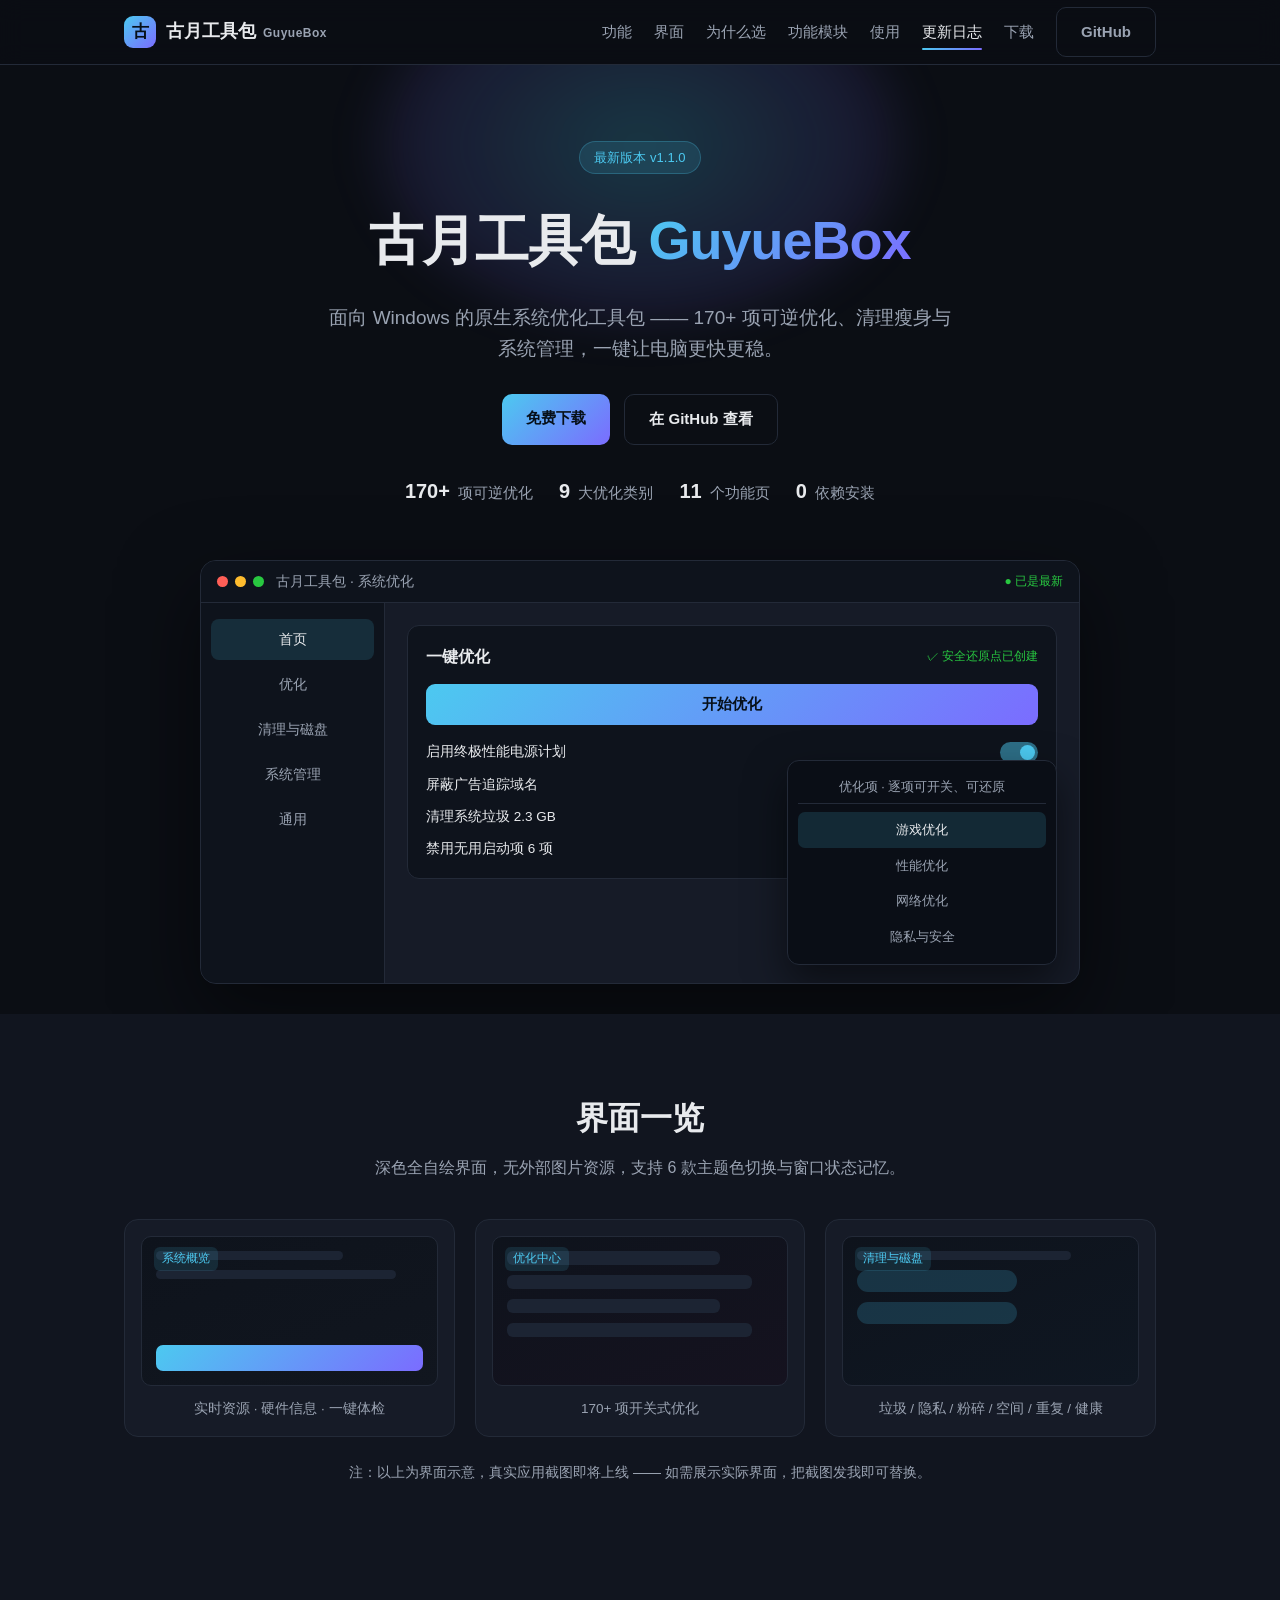
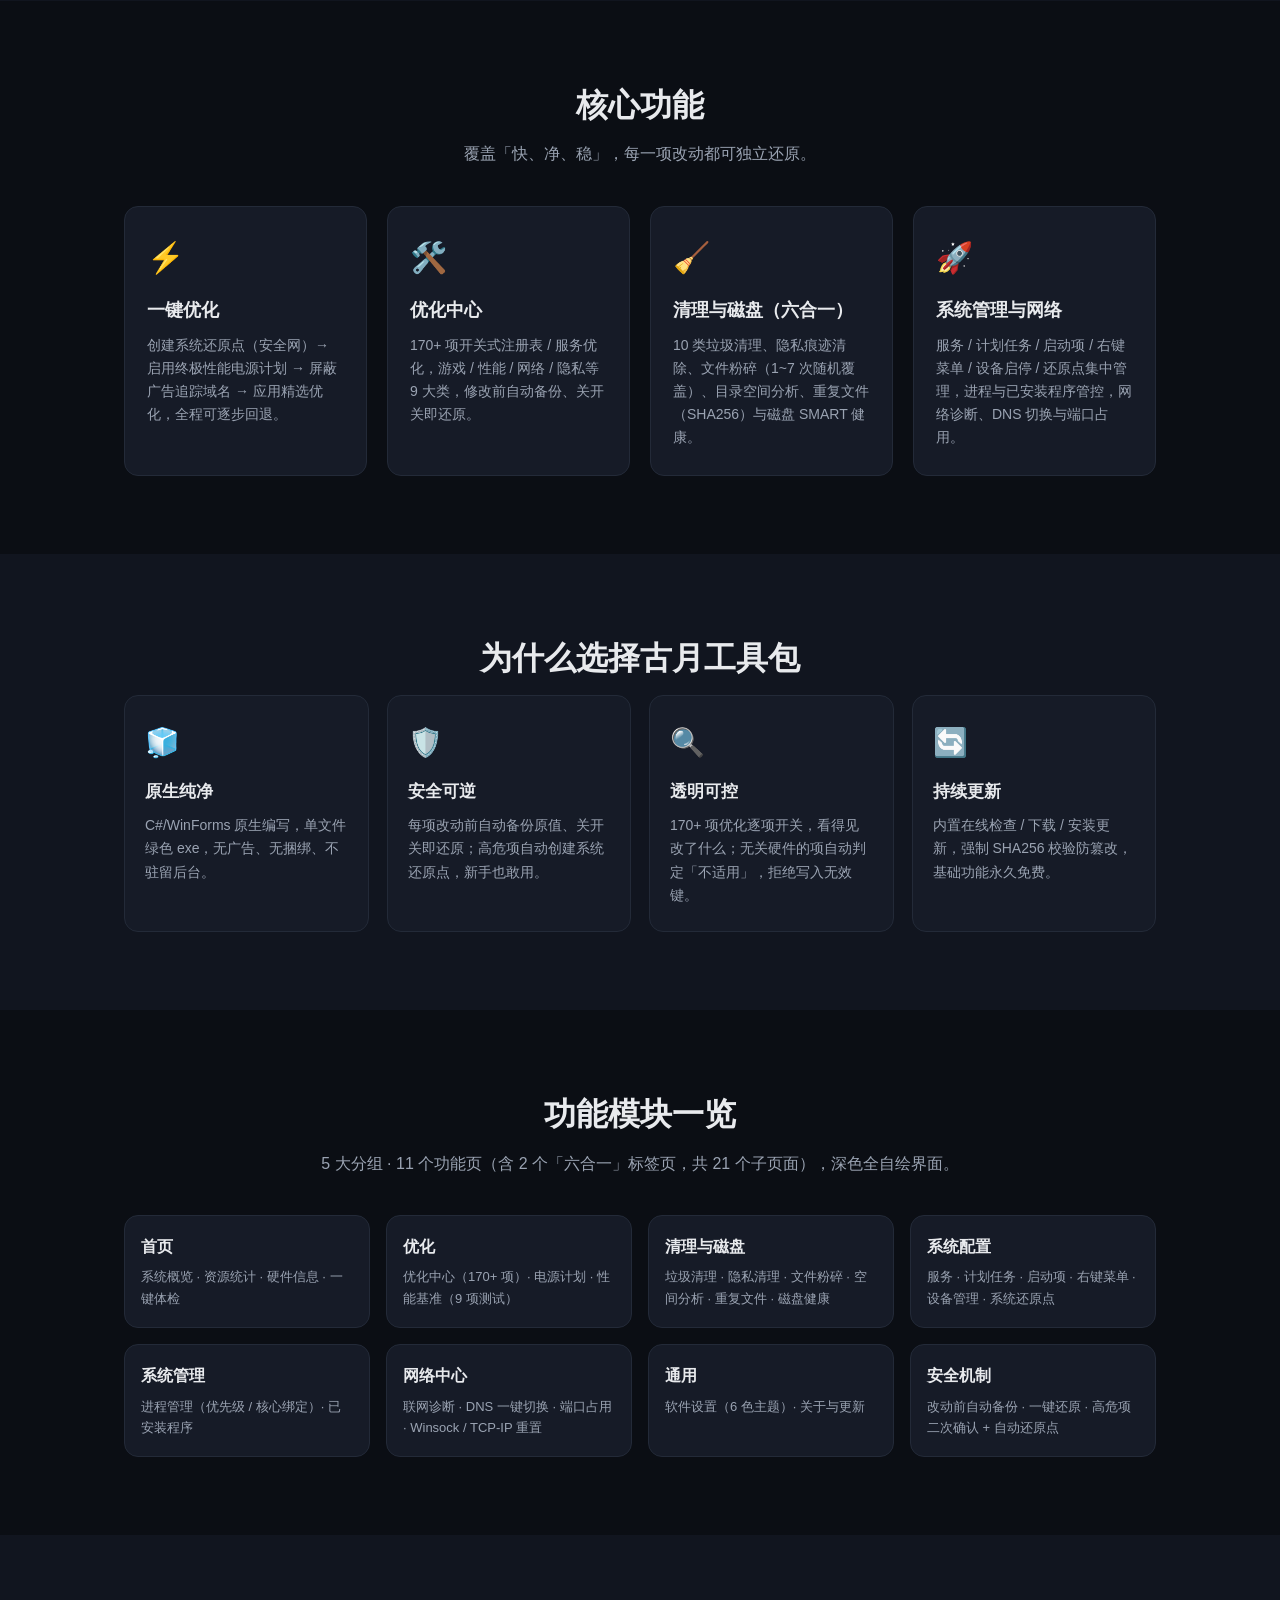
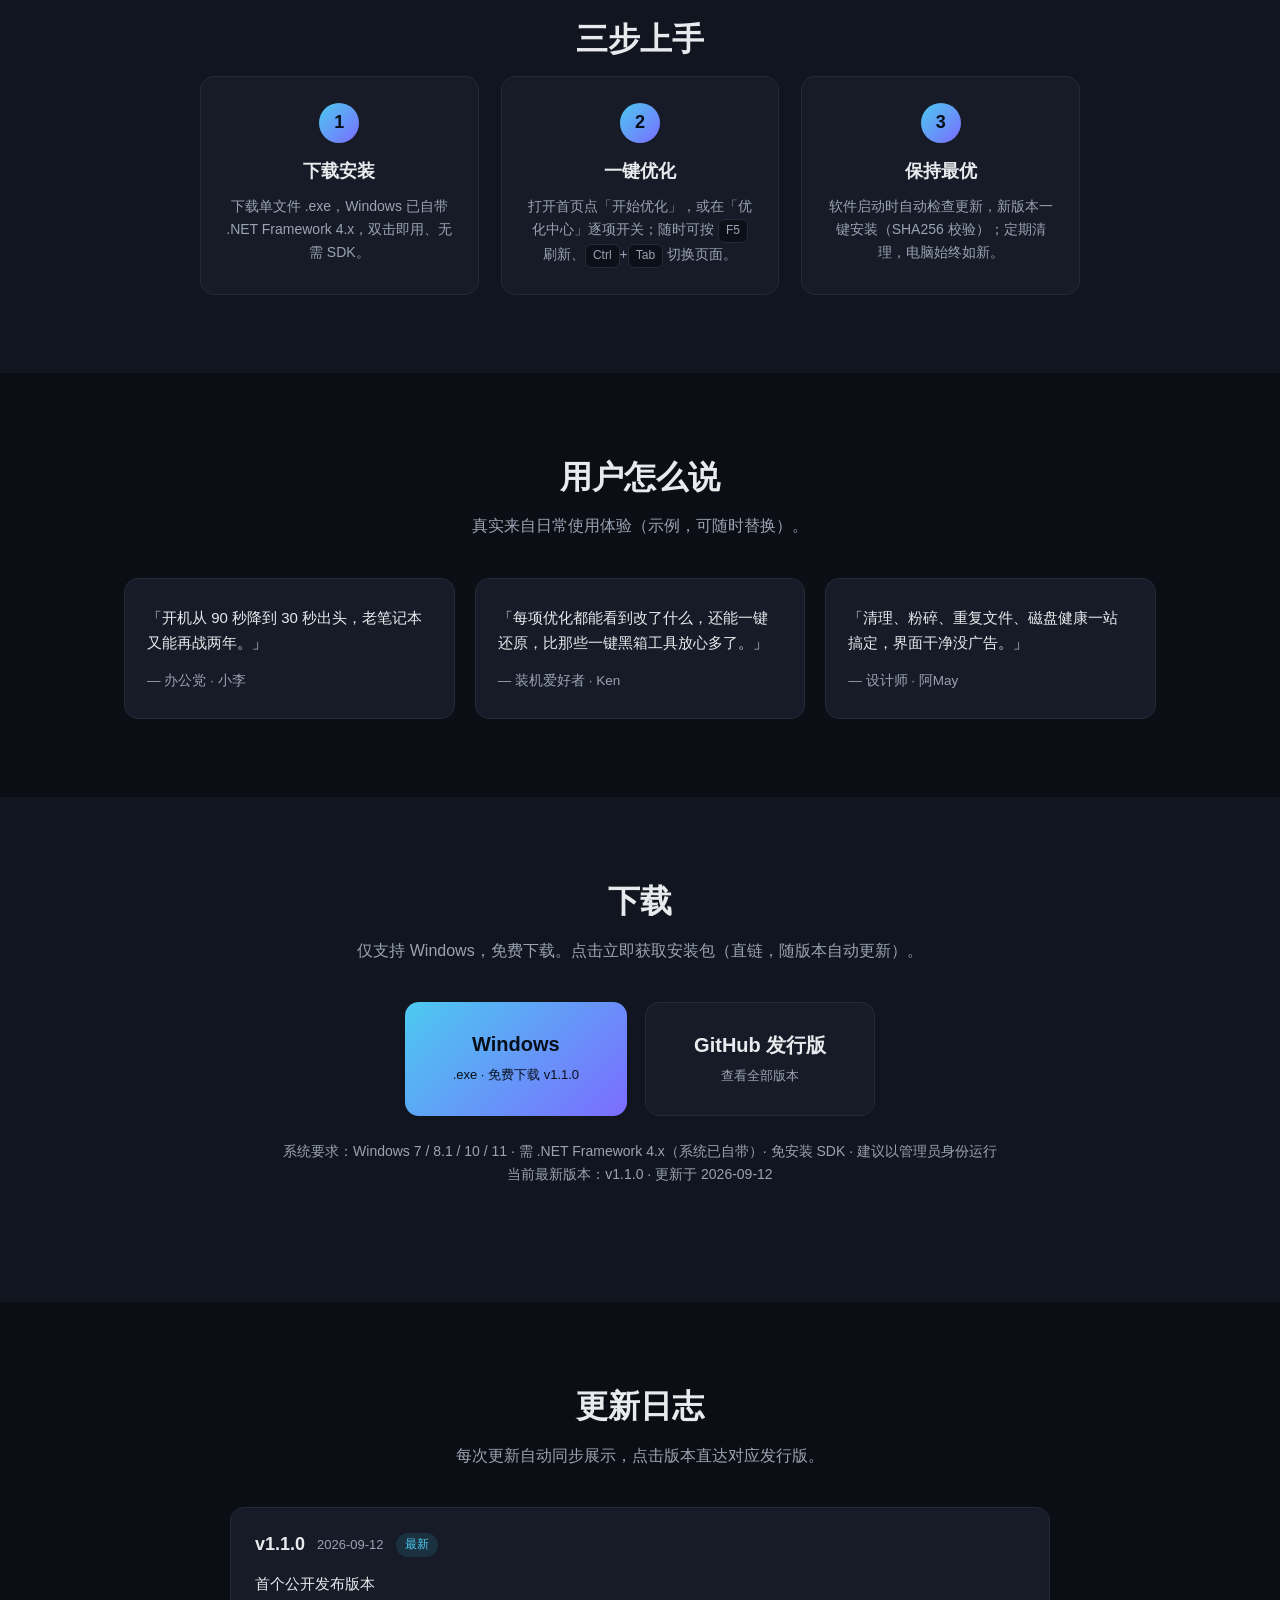
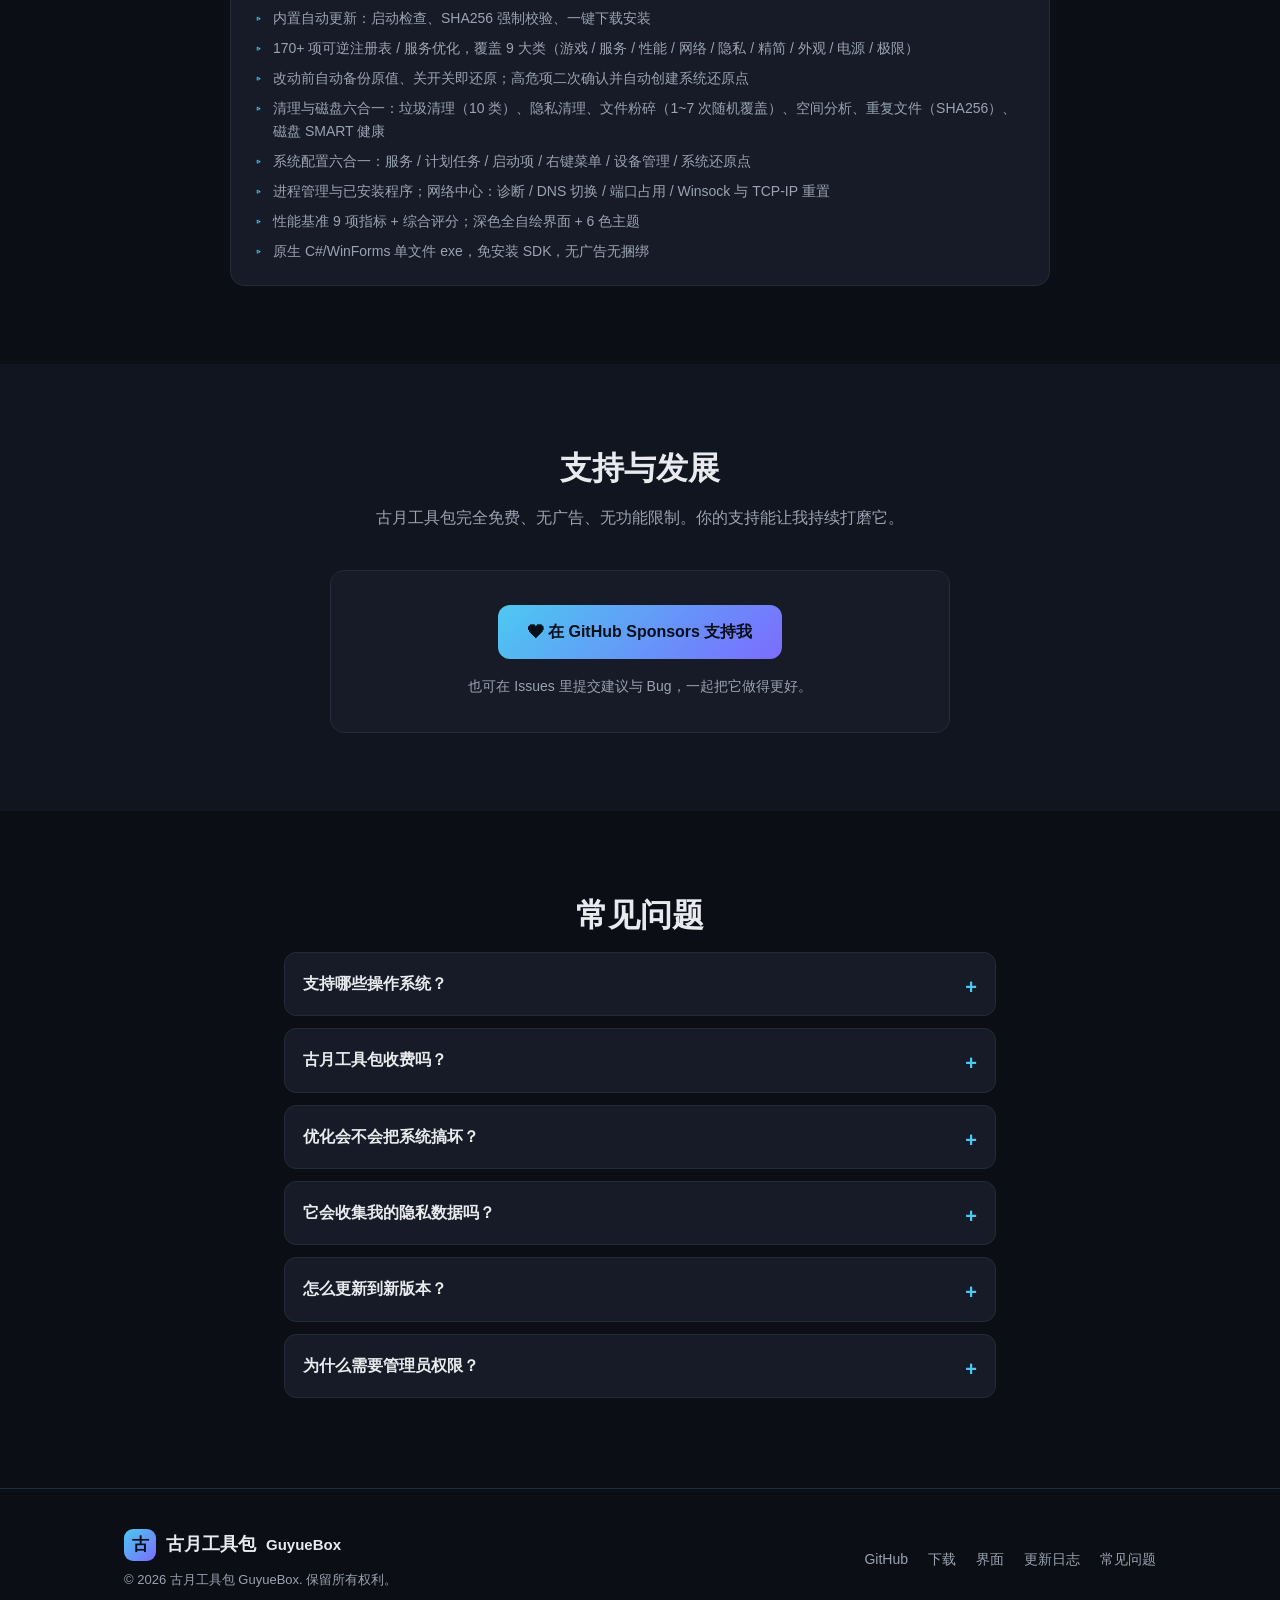
==== commit 11cd6a01: "feat: 官网按真实源码重写并更名「古月工具包」(5组11页/170+项9类)，移除未实现功能，update.json 双源" ====
--- a/index.html
+++ b/index.html
@@ -1,353 +1,353 @@
-<!DOCTYPE html>
-<html lang="zh-CN">
-<head>
-  <meta charset="UTF-8" />
-  <meta name="viewport" content="width=device-width, initial-scale=1.0" />
-  <title>古月工具箱 GuyueBox — 让 Windows 重获流畅的系统优化工具箱</title>
-  <meta name="description" content="古月工具箱 GuyueBox 是一款面向 Windows 的原生系统优化工具箱，C#/WinForms 编写，无需安装 .NET SDK。含 27 个功能页、167 项注册表/服务优化、垃圾与隐私清理、启动项与进程管理、性能跑分与内置自动更新。" />
-  <link rel="canonical" href="https://gu-yue-fy.github.io/guyue-toolbox-site/" />
-
-  <!-- ===== 分享 / SEO ===== -->
-  <meta property="og:type" content="website" />
-  <meta property="og:site_name" content="古月工具箱 GuyueBox" />
-  <meta property="og:title" content="古月工具箱 GuyueBox — 让 Windows 重获流畅" />
-  <meta property="og:description" content="面向 Windows 的原生系统优化工具箱：27 个功能页、167 项优化、一键加速清理、内置自动更新，免费且无广告。" />
-  <meta property="og:url" content="https://gu-yue-fy.github.io/guyue-toolbox-site/" />
-  <meta property="og:image" content="https://gu-yue-fy.github.io/guyue-toolbox-site/assets/img/og.svg" />
-  <meta property="og:locale" content="zh_CN" />
-  <meta name="twitter:card" content="summary_large_image" />
-  <meta name="twitter:title" content="古月工具箱 GuyueBox — 让 Windows 重获流畅" />
-  <meta name="twitter:description" content="面向 Windows 的原生系统优化工具箱：27 个功能页、167 项优化、一键加速清理、内置自动更新，免费且无广告。" />
-  <meta name="twitter:image" content="https://gu-yue-fy.github.io/guyue-toolbox-site/assets/img/og.svg" />
-
-  <!-- favicon：inline SVG，无需外部文件 -->
-  <link rel="icon" href="data:image/svg+xml,<svg xmlns='http://www.w3.org/2000/svg' viewBox='0 0 32 32'><rect width='32' height='32' rx='8' fill='%234cc9f0'/><text x='16' y='23' font-size='20' font-family='sans-serif' font-weight='800' text-anchor='middle' fill='%2307101a'>古</text></svg>" />
-
-  <!-- 结构化数据 -->
-  <script type="application/ld+json">
-  {
-    "@context": "https://schema.org",
-    "@type": "SoftwareApplication",
-    "name": "古月工具箱 GuyueBox",
-    "operatingSystem": "Windows 10, Windows 11",
-    "applicationCategory": "UtilitiesApplication",
-    "softwareVersion": "1.1.0",
-    "url": "https://gu-yue-fy.github.io/guyue-toolbox-site/",
-    "offers": { "@type": "Offer", "price": "0", "priceCurrency": "CNY" },
-    "description": "面向 Windows 的原生系统优化工具箱，C#/WinForms 编写，无需安装 .NET SDK。含 27 个功能页、167 项注册表/服务优化、垃圾与隐私清理、启动项与进程管理、性能跑分与内置自动更新。"
-  }
-  </script>
-
-  <link rel="stylesheet" href="assets/css/style.css" />
-</head>
-<body>
-  <!-- 顶部导航 -->
-  <header class="nav">
-    <div class="container nav-inner">
-      <a class="brand" href="#top">
-        <span class="logo-mark">古</span>
-        <span class="brand-name">古月工具箱<small>GuyueBox</small></span>
-      </a>
-      <nav class="nav-links" id="nav-links">
-        <a href="#features">功能</a>
-        <a href="#preview">界面</a>
-        <a href="#why">为什么选</a>
-        <a href="#modules">功能模块</a>
-        <a href="#how">使用</a>
-        <a href="#changelog">更新日志</a>
-        <a href="#download">下载</a>
-        <a class="btn-ghost" href="https://github.com/Gu-yue-fy/guyue-toolbox" target="_blank" rel="noopener">GitHub</a>
-      </nav>
-      <button class="nav-toggle" id="nav-toggle" aria-label="打开导航菜单" aria-expanded="false" aria-controls="nav-links">
-        <span></span><span></span><span></span>
-      </button>
-    </div>
-  </header>
-
-  <!-- 首屏 -->
-  <section class="hero" id="top">
-    <div class="hero-glow"></div>
-    <div class="container hero-inner">
-      <span class="badge reveal">最新版本 <span id="latest-version">v1.0.0</span></span>
-      <h1 class="reveal">古月工具箱 <span class="grad">GuyueBox</span></h1>
-      <p class="tagline reveal">面向 Windows 的原生系统优化工具箱 —— 27 个功能页、167 项优化，一键让老电脑更快更稳。</p>
-      <div class="cta reveal">
-        <a class="btn-primary" href="#download">免费下载</a>
-        <a class="btn-ghost" href="https://github.com/Gu-yue-fy/guyue-toolbox" target="_blank" rel="noopener">在 GitHub 查看</a>
-      </div>
-      <div class="hero-stats reveal">
-        <span><b>27</b> 个功能页</span>
-        <span><b>167</b> 项优化</span>
-        <span><b>0</b> 依赖安装</span>
-        <span><b>Ctrl+K</b> 命令面板</span>
-      </div>
-
-      <!-- 应用界面模拟图（纯 CSS 绘制，无需截图） -->
-      <div class="app-mockup reveal" aria-hidden="true">
-        <div class="app-window">
-          <div class="app-titlebar">
-            <span class="dots"><i></i><i></i><i></i></span>
-            <span class="app-title">古月工具箱 · 系统优化</span>
-            <span class="app-mini">● 已是最新</span>
-          </div>
-          <div class="app-body">
-            <aside class="app-side">
-              <div class="side-item active">⚡ 首页</div>
-              <div class="side-item">🛠 优化中心</div>
-              <div class="side-item">🧹 清理瘦身</div>
-              <div class="side-item">🚀 性能</div>
-              <div class="side-item">🌐 网络维护</div>
-              <div class="side-item">⚙ 系统配置</div>
-            </aside>
-            <main class="app-main">
-              <div class="app-panel">
-                <div class="panel-head">
-                  <span class="panel-title">一键优化</span>
-                  <span class="panel-tag">✓ 安全还原点已创建</span>
-                </div>
-                <button class="mock-btn">开始优化</button>
-                <ul class="opt-list">
-                  <li><span>启用终极性能电源计划</span><span class="sw on"></span></li>
-                  <li><span>屏蔽广告追踪域名</span><span class="sw on"></span></li>
-                  <li><span>清理系统垃圾 2.3 GB</span><span class="sw on"></span></li>
-                  <li><span>禁用无用启动项 6 项</span><span class="sw"></span></li>
-                </ul>
-              </div>
-              <div class="cmd-palette">
-                <div class="cmd-input"><kbd>Ctrl</kbd>+<kbd>K</kbd> 搜索功能、设置、命令…</div>
-                <div class="cmd-item active">⚡ 一键优化</div>
-                <div class="cmd-item">🧹 垃圾清理</div>
-                <div class="cmd-item">🚀 启动项管理</div>
-                <div class="cmd-item">🔒 隐私清理</div>
-              </div>
-            </main>
-          </div>
-        </div>
-      </div>
-    </div>
-  </section>
-
-  <!-- 界面预览 -->
-  <section class="section section-alt" id="preview">
-    <div class="container">
-      <h2 class="section-title reveal">界面一览</h2>
-      <p class="center-sub reveal">深色全自绘界面，无外部图片资源；<kbd>Ctrl+K</kbd> 随时直达任意功能。</p>
-      <div class="preview-grid">
-        <div class="preview-card reveal">
-          <div class="preview-shot shot-home"><span class="shot-badge">首页</span><span class="shot-line w70"></span><span class="shot-line w90"></span><span class="shot-bar"></span></div>
-          <p>系统概览与一键优化</p>
-        </div>
-        <div class="preview-card reveal">
-          <div class="preview-shot shot-tune"><span class="shot-badge">优化中心</span><span class="shot-row"></span><span class="shot-row"></span><span class="shot-row"></span><span class="shot-row"></span></div>
-          <p>167 项开关式优化</p>
-        </div>
-        <div class="preview-card reveal">
-          <div class="preview-shot shot-cmd"><span class="shot-badge">命令面板</span><span class="shot-line w80"></span><span class="shot-pill"></span><span class="shot-pill"></span></div>
-          <p>Ctrl+K 命令面板</p>
-        </div>
-      </div>
-      <p class="center-sub small reveal">注：以上为界面示意，真实应用截图即将上线 —— 如需展示实际界面，把截图发我即可替换。</p>
-    </div>
-  </section>
-
-  <!-- 核心功能 -->
-  <section class="section" id="features">
-    <div class="container">
-      <h2 class="section-title reveal">核心功能</h2>
-      <p class="center-sub reveal">四大模块覆盖「快、净、稳、安」，每一项改动都可独立还原。</p>
-      <div class="grid">
-        <div class="card reveal">
-          <div class="card-icon">⚡</div>
-          <h3>一键优化</h3>
-          <p>创建系统还原点（安全网）→ 启用终极性能电源计划 → 屏蔽广告追踪域名 → 应用精选优化，全程可逐步回退。</p>
-        </div>
-        <div class="card reveal">
-          <div class="card-icon">🛠️</div>
-          <h3>优化中心</h3>
-          <p>167 项开关式注册表 / 服务优化，游戏 / 性能 / 网络 / 隐私等八类全覆盖，修改前自动备份、可一键还原。</p>
-        </div>
-        <div class="card reveal">
-          <div class="card-icon">🧹</div>
-          <h3>清理瘦身</h3>
-          <p>10 类垃圾扫描清理、隐私使用痕迹清除、目录空间分析，以及可随机覆盖擦除的文件粉碎。</p>
-        </div>
-        <div class="card reveal">
-          <div class="card-icon">🚀</div>
-          <h3>性能与管控</h3>
-          <p>启动项 / 进程管理、服务与计划任务管控、CPU/内存/磁盘性能跑分，网络修复与 DNS 一键切换。</p>
-        </div>
-      </div>
-    </div>
-  </section>
-
-  <!-- 为什么选 -->
-  <section class="section section-alt" id="why">
-    <div class="container">
-      <h2 class="section-title reveal">为什么选择古月工具箱</h2>
-      <div class="why-grid">
-        <div class="why reveal">
-          <div class="why-icon">🧊</div>
-          <h4>原生纯净</h4>
-          <p>C#/WinForms 原生编写，无广告、无捆绑、不驻留后台，打开即用、关闭即净。</p>
-        </div>
-        <div class="why reveal">
-          <div class="why-icon">🛡️</div>
-          <h4>安全可逆</h4>
-          <p>任何优化前自动创建系统还原点并备份原值，一键还原，新手也敢放心用。</p>
-        </div>
-        <div class="why reveal">
-          <div class="why-icon">🔍</div>
-          <h4>透明可控</h4>
-          <p>167 项优化逐项开关，看得见改了什么、影响哪里，绝不偷偷动手。</p>
-        </div>
-        <div class="why reveal">
-          <div class="why-icon">🔄</div>
-          <h4>持续更新</h4>
-          <p>内置在线检查 / 下载 / 安装更新，基础功能永久免费，常用常新。</p>
-        </div>
-      </div>
-    </div>
-  </section>
-
-  <!-- 功能模块 -->
-  <section class="section" id="modules">
-    <div class="container">
-      <h2 class="section-title reveal">功能模块一览</h2>
-      <p class="center-sub reveal">全部 27 个功能页，按场景分组，深色全自绘界面、无外部图片资源。</p>
-      <div class="module-grid">
-        <div class="module reveal"><h4>首页</h4><p>系统概览 · 一键优化</p></div>
-        <div class="module reveal"><h4>优化</h4><p>优化中心 · 电源计划</p></div>
-        <div class="module reveal"><h4>清理瘦身</h4><p>垃圾清理 · 隐私清理 · 空间分析 · 文件粉碎</p></div>
-        <div class="module reveal"><h4>性能与授权</h4><p>性能基准 · 激活与更新</p></div>
-        <div class="module reveal"><h4>磁盘与文件</h4><p>磁盘健康 · 启动项 · 进程 · 已安装程序</p></div>
-        <div class="module reveal"><h4>网络与维护</h4><p>网络修复 · 端口占用 · DNS 切换 · 系统还原点</p></div>
-        <div class="module reveal"><h4>系统配置</h4><p>服务 · 可选功能 · 计划任务 · 右键菜单 · 环境变量 · 文件校验 · Hosts</p></div>
-        <div class="module reveal"><h4>全局交互</h4><p>Ctrl+K 命令面板 · Ctrl+1..9 直达 · 状态栏权限提示</p></div>
-      </div>
-    </div>
-  </section>
-
-  <!-- 如何使用 -->
-  <section class="section section-alt" id="how">
-    <div class="container">
-      <h2 class="section-title reveal">三步上手</h2>
-      <div class="steps">
-        <div class="step reveal">
-          <div class="step-num">1</div>
-          <h4>下载安装</h4>
-          <p>下载 .exe 安装包，Windows 10/11 已自带 .NET 4.8，双击即装、无需 SDK。</p>
-        </div>
-        <div class="step reveal">
-          <div class="step-num">2</div>
-          <h4>一键优化</h4>
-          <p>打开首页点「开始优化」，或随时按 <kbd>Ctrl</kbd>+<kbd>K</kbd> 直达任意功能页。</p>
-        </div>
-        <div class="step reveal">
-          <div class="step-num">3</div>
-          <h4>保持最优</h4>
-          <p>软件自动检查更新，新版本一键安装；定期清理，电脑始终如新。</p>
-        </div>
-      </div>
-    </div>
-  </section>
-
-  <!-- 用户怎么说 -->
-  <section class="section" id="voices">
-    <div class="container">
-      <h2 class="section-title reveal">用户怎么说</h2>
-      <p class="center-sub reveal">真实来自日常使用体验（示例，可随时替换）。</p>
-      <div class="voices-grid">
-        <div class="voice reveal">
-          <p class="voice-text">「开机从 90 秒降到 30 秒出头，老笔记本又能再战两年。」</p>
-          <p class="voice-who">— 办公党 · 小李</p>
-        </div>
-        <div class="voice reveal">
-          <p class="voice-text">「每项优化都能看到改了什么，还能一键还原，比那些一键黑箱工具放心多了。」</p>
-          <p class="voice-who">— 装机爱好者 · Ken</p>
-        </div>
-        <div class="voice reveal">
-          <p class="voice-text">「Ctrl+K 太上头了，找功能秒开，界面也干净没广告。」</p>
-          <p class="voice-who">— 设计师 · 阿May</p>
-        </div>
-      </div>
-    </div>
-  </section>
-
-  <!-- 下载 -->
-  <section class="section section-alt" id="download">
-    <div class="container">
-      <h2 class="section-title reveal">下载</h2>
-      <p class="center-sub reveal">仅支持 Windows，免费下载。点击立即获取安装包（直链，随版本自动更新）。</p>
-      <div class="download-grid reveal">
-        <a class="dl-card primary" id="dl-btn" href="https://github.com/Gu-yue-fy/guyue-toolbox/releases/latest" target="_blank" rel="noopener">
-          <span class="dl-os">Windows</span><span class="dl-ext" id="dl-ext">.exe · 免费下载</span>
-        </a>
-        <a class="dl-card" href="https://github.com/Gu-yue-fy/guyue-toolbox/releases" target="_blank" rel="noopener">
-          <span class="dl-os">GitHub 发行版</span><span class="dl-ext">查看全部版本</span>
-        </a>
-      </div>
-      <p class="center-sub small reveal">
-        系统要求：Windows 10 / 11 · 需 .NET Framework 4.8（系统已自带）· 无需安装 .NET SDK<br>
-        当前最新版本：<span id="latest-version-2">v1.0.0</span> · 更新于 <span id="latest-date">—</span>
-      </p>
-    </div>
-  </section>
-
-  <!-- 更新日志 -->
-  <section class="section" id="changelog">
-    <div class="container">
-      <h2 class="section-title reveal">更新日志</h2>
-      <p class="center-sub reveal">每次更新自动同步展示，点击版本直达对应发行版。</p>
-      <div class="changelog-list" id="changelog-list">
-        <p class="center-sub small" id="changelog-loading">正在加载更新记录…</p>
-      </div>
-    </div>
-  </section>
-
-  <!-- 支持与发展 -->
-  <section class="section section-alt" id="support">
-    <div class="container">
-      <h2 class="section-title reveal">支持与发展</h2>
-      <p class="center-sub reveal">古月工具箱基础功能永久免费、无广告。你的支持能让我持续打磨它。</p>
-      <div class="support-box reveal">
-        <a class="support-btn" href="https://github.com/sponsors/Gu-yue-fy" target="_blank" rel="noopener">❤ 在 GitHub Sponsors 支持我</a>
-        <p class="support-note">也可在 Issues 里提交建议与 Bug，一起把它做得更好。</p>
-      </div>
-    </div>
-  </section>
-
-  <!-- FAQ -->
-  <section class="section" id="faq">
-    <div class="container faq-wrap">
-      <h2 class="section-title reveal">常见问题</h2>
-      <details class="faq reveal"><summary>支持哪些操作系统？</summary><p>仅支持 Windows 10 / 11（x64）。需要 .NET Framework 4.8，绝大多数系统已自带，无需额外安装。</p></details>
-      <details class="faq reveal"><summary>古月工具箱收费吗？</summary><p>基础功能永久免费，可以满足日常加速、清理与优化需求；部分高级能力可能提供可选激活，但绝不强制、无广告。</p></details>
-      <details class="faq reveal"><summary>优化会不会把系统搞坏？</summary><p>不会。每一项优化在执行前都会自动创建系统还原点并备份原注册表/服务值，可一键完整还原，新手也能放心使用。</p></details>
-      <details class="faq reveal"><summary>它会收集我的隐私数据吗？</summary><p>不会。古月工具箱在本地运行，不做任何数据上传或用户追踪；「隐私清理」反而是帮你清除本机使用痕迹。</p></details>
-      <details class="faq reveal"><summary>怎么更新到新版本？</summary><p>软件内置在线更新：启动时会自动检查 GitHub 上的最新版本，发现新版本可一键下载安装，无需手动操作。</p></details>
-    </div>
-  </section>
-
-  <!-- 页脚 -->
-  <footer class="footer">
-    <div class="container footer-inner">
-      <div>
-        <div class="brand"><span class="logo-mark">古</span> 古月工具箱<small>GuyueBox</small></div>
-        <p class="footer-note">© <span id="year"></span> 古月工具箱 GuyueBox. 保留所有权利。</p>
-      </div>
-      <div class="footer-links">
-        <a href="https://github.com/Gu-yue-fy/guyue-toolbox" target="_blank" rel="noopener">GitHub</a>
-        <a href="#download">下载</a>
-        <a href="#preview">界面</a>
-        <a href="#changelog">更新日志</a>
-        <a href="#faq">常见问题</a>
-      </div>
-    </div>
-  </footer>
-
-  <!-- 返回顶部 -->
-  <button id="to-top" class="to-top" aria-label="返回顶部" title="返回顶部">↑</button>
-
-  <script src="assets/js/main.js"></script>
-</body>
-</html>
+<!DOCTYPE html>
+<html lang="zh-CN">
+<head>
+  <meta charset="UTF-8" />
+  <meta name="viewport" content="width=device-width, initial-scale=1.0" />
+  <title>古月工具包 GuyueBox — 让 Windows 重获流畅的原生系统优化工具包</title>
+  <meta name="description" content="古月工具包 GuyueBox 是一款面向 Windows 的原生系统优化工具包，C#/WinForms 编写，无需安装 .NET SDK。含 170+ 项可逆注册表/服务优化、垃圾与隐私清理、文件粉碎、重复文件、磁盘健康、启动项/服务/进程/设备管理、网络中心与性能基准，并内置自动更新。" />
+  <link rel="canonical" href="https://gu-yue-fy.github.io/guyue-toolbox-site/" />
+
+  <!-- ===== 分享 / SEO ===== -->
+  <meta property="og:type" content="website" />
+  <meta property="og:site_name" content="古月工具包 GuyueBox" />
+  <meta property="og:title" content="古月工具包 GuyueBox — 让 Windows 重获流畅" />
+  <meta property="og:description" content="面向 Windows 的原生系统优化工具包：170+ 项可逆优化、清理瘦身、系统管理与网络维护，免费、无广告、免 SDK。" />
+  <meta property="og:url" content="https://gu-yue-fy.github.io/guyue-toolbox-site/" />
+  <meta property="og:image" content="https://gu-yue-fy.github.io/guyue-toolbox-site/assets/img/og.svg" />
+  <meta property="og:locale" content="zh_CN" />
+  <meta name="twitter:card" content="summary_large_image" />
+  <meta name="twitter:title" content="古月工具包 GuyueBox — 让 Windows 重获流畅" />
+  <meta name="twitter:description" content="面向 Windows 的原生系统优化工具包：170+ 项可逆优化、清理瘦身、系统管理与网络维护，免费、无广告、免 SDK。" />
+  <meta name="twitter:image" content="https://gu-yue-fy.github.io/guyue-toolbox-site/assets/img/og.svg" />
+
+  <!-- favicon：inline SVG，无需外部文件 -->
+  <link rel="icon" href="data:image/svg+xml,<svg xmlns='http://www.w3.org/2000/svg' viewBox='0 0 32 32'><rect width='32' height='32' rx='8' fill='%234cc9f0'/><text x='16' y='23' font-size='20' font-family='sans-serif' font-weight='800' text-anchor='middle' fill='%2307101a'>古</text></svg>" />
+
+  <!-- 结构化数据 -->
+  <script type="application/ld+json">
+  {
+    "@context": "https://schema.org",
+    "@type": "SoftwareApplication",
+    "name": "古月工具包 GuyueBox",
+    "operatingSystem": "Windows 7, Windows 8.1, Windows 10, Windows 11",
+    "applicationCategory": "UtilitiesApplication",
+    "softwareVersion": "1.1.0",
+    "url": "https://gu-yue-fy.github.io/guyue-toolbox-site/",
+    "offers": { "@type": "Offer", "price": "0", "priceCurrency": "CNY" },
+    "description": "面向 Windows 的原生系统优化工具包，C#/WinForms 编写，无需安装 .NET SDK。含 170+ 项可逆注册表/服务优化、垃圾与隐私清理、文件粉碎、重复文件、磁盘健康、启动项/服务/进程/设备管理、网络中心与性能基准，并内置自动更新。"
+  }
+  </script>
+
+  <link rel="stylesheet" href="assets/css/style.css" />
+</head>
+<body>
+  <!-- 顶部导航 -->
+  <header class="nav">
+    <div class="container nav-inner">
+      <a class="brand" href="#top">
+        <span class="logo-mark">古</span>
+        <span class="brand-name">古月工具包<small>GuyueBox</small></span>
+      </a>
+      <nav class="nav-links" id="nav-links">
+        <a href="#features">功能</a>
+        <a href="#preview">界面</a>
+        <a href="#why">为什么选</a>
+        <a href="#modules">功能模块</a>
+        <a href="#how">使用</a>
+        <a href="#changelog">更新日志</a>
+        <a href="#download">下载</a>
+        <a class="btn-ghost" href="https://github.com/Gu-yue-fy/guyue-toolbox" target="_blank" rel="noopener">GitHub</a>
+      </nav>
+      <button class="nav-toggle" id="nav-toggle" aria-label="打开导航菜单" aria-expanded="false" aria-controls="nav-links">
+        <span></span><span></span><span></span>
+      </button>
+    </div>
+  </header>
+
+  <!-- 首屏 -->
+  <section class="hero" id="top">
+    <div class="hero-glow"></div>
+    <div class="container hero-inner">
+      <span class="badge reveal">最新版本 <span id="latest-version">v1.0.0</span></span>
+      <h1 class="reveal">古月工具包 <span class="grad">GuyueBox</span></h1>
+      <p class="tagline reveal">面向 Windows 的原生系统优化工具包 —— 170+ 项可逆优化、清理瘦身与系统管理，一键让电脑更快更稳。</p>
+      <div class="cta reveal">
+        <a class="btn-primary" href="#download">免费下载</a>
+        <a class="btn-ghost" href="https://github.com/Gu-yue-fy/guyue-toolbox" target="_blank" rel="noopener">在 GitHub 查看</a>
+      </div>
+      <div class="hero-stats reveal">
+        <span><b>170+</b> 项可逆优化</span>
+        <span><b>9</b> 大优化类别</span>
+        <span><b>11</b> 个功能页</span>
+        <span><b>0</b> 依赖安装</span>
+      </div>
+
+      <!-- 应用界面模拟图（纯 CSS 绘制，无需截图） -->
+      <div class="app-mockup reveal" aria-hidden="true">
+        <div class="app-window">
+          <div class="app-titlebar">
+            <span class="dots"><i></i><i></i><i></i></span>
+            <span class="app-title">古月工具包 · 系统优化</span>
+            <span class="app-mini">● 已是最新</span>
+          </div>
+          <div class="app-body">
+            <aside class="app-side">
+              <div class="side-item active">首页</div>
+              <div class="side-item">优化</div>
+              <div class="side-item">清理与磁盘</div>
+              <div class="side-item">系统管理</div>
+              <div class="side-item">通用</div>
+            </aside>
+            <main class="app-main">
+              <div class="app-panel">
+                <div class="panel-head">
+                  <span class="panel-title">一键优化</span>
+                  <span class="panel-tag">✓ 安全还原点已创建</span>
+                </div>
+                <button class="mock-btn">开始优化</button>
+                <ul class="opt-list">
+                  <li><span>启用终极性能电源计划</span><span class="sw on"></span></li>
+                  <li><span>屏蔽广告追踪域名</span><span class="sw on"></span></li>
+                  <li><span>清理系统垃圾 2.3 GB</span><span class="sw on"></span></li>
+                  <li><span>禁用无用启动项 6 项</span><span class="sw"></span></li>
+                </ul>
+              </div>
+              <div class="cmd-palette">
+                <div class="cmd-input">优化项 · 逐项可开关、可还原</div>
+                <div class="cmd-item active">游戏优化</div>
+                <div class="cmd-item">性能优化</div>
+                <div class="cmd-item">网络优化</div>
+                <div class="cmd-item">隐私与安全</div>
+              </div>
+            </main>
+          </div>
+        </div>
+      </div>
+    </div>
+  </section>
+
+  <!-- 界面预览 -->
+  <section class="section section-alt" id="preview">
+    <div class="container">
+      <h2 class="section-title reveal">界面一览</h2>
+      <p class="center-sub reveal">深色全自绘界面，无外部图片资源，支持 6 款主题色切换与窗口状态记忆。</p>
+      <div class="preview-grid">
+        <div class="preview-card reveal">
+          <div class="preview-shot shot-home"><span class="shot-badge">系统概览</span><span class="shot-line w70"></span><span class="shot-line w90"></span><span class="shot-bar"></span></div>
+          <p>实时资源 · 硬件信息 · 一键体检</p>
+        </div>
+        <div class="preview-card reveal">
+          <div class="preview-shot shot-tune"><span class="shot-badge">优化中心</span><span class="shot-row"></span><span class="shot-row"></span><span class="shot-row"></span><span class="shot-row"></span></div>
+          <p>170+ 项开关式优化</p>
+        </div>
+        <div class="preview-card reveal">
+          <div class="preview-shot shot-cmd"><span class="shot-badge">清理与磁盘</span><span class="shot-line w80"></span><span class="shot-pill"></span><span class="shot-pill"></span></div>
+          <p>垃圾 / 隐私 / 粉碎 / 空间 / 重复 / 健康</p>
+        </div>
+      </div>
+      <p class="center-sub small reveal">注：以上为界面示意，真实应用截图即将上线 —— 如需展示实际界面，把截图发我即可替换。</p>
+    </div>
+  </section>
+
+  <!-- 核心功能 -->
+  <section class="section" id="features">
+    <div class="container">
+      <h2 class="section-title reveal">核心功能</h2>
+      <p class="center-sub reveal">覆盖「快、净、稳」，每一项改动都可独立还原。</p>
+      <div class="grid">
+        <div class="card reveal">
+          <div class="card-icon">⚡</div>
+          <h3>一键优化</h3>
+          <p>创建系统还原点（安全网）→ 启用终极性能电源计划 → 屏蔽广告追踪域名 → 应用精选优化，全程可逐步回退。</p>
+        </div>
+        <div class="card reveal">
+          <div class="card-icon">🛠️</div>
+          <h3>优化中心</h3>
+          <p>170+ 项开关式注册表 / 服务优化，游戏 / 性能 / 网络 / 隐私等 9 大类，修改前自动备份、关开关即还原。</p>
+        </div>
+        <div class="card reveal">
+          <div class="card-icon">🧹</div>
+          <h3>清理与磁盘（六合一）</h3>
+          <p>10 类垃圾清理、隐私痕迹清除、文件粉碎（1~7 次随机覆盖）、目录空间分析、重复文件（SHA256）与磁盘 SMART 健康。</p>
+        </div>
+        <div class="card reveal">
+          <div class="card-icon">🚀</div>
+          <h3>系统管理与网络</h3>
+          <p>服务 / 计划任务 / 启动项 / 右键菜单 / 设备启停 / 还原点集中管理，进程与已安装程序管控，网络诊断、DNS 切换与端口占用。</p>
+        </div>
+      </div>
+    </div>
+  </section>
+
+  <!-- 为什么选 -->
+  <section class="section section-alt" id="why">
+    <div class="container">
+      <h2 class="section-title reveal">为什么选择古月工具包</h2>
+      <div class="why-grid">
+        <div class="why reveal">
+          <div class="why-icon">🧊</div>
+          <h4>原生纯净</h4>
+          <p>C#/WinForms 原生编写，单文件绿色 exe，无广告、无捆绑、不驻留后台。</p>
+        </div>
+        <div class="why reveal">
+          <div class="why-icon">🛡️</div>
+          <h4>安全可逆</h4>
+          <p>每项改动前自动备份原值、关开关即还原；高危项自动创建系统还原点，新手也敢用。</p>
+        </div>
+        <div class="why reveal">
+          <div class="why-icon">🔍</div>
+          <h4>透明可控</h4>
+          <p>170+ 项优化逐项开关，看得见改了什么；无关硬件的项自动判定「不适用」，拒绝写入无效键。</p>
+        </div>
+        <div class="why reveal">
+          <div class="why-icon">🔄</div>
+          <h4>持续更新</h4>
+          <p>内置在线检查 / 下载 / 安装更新，强制 SHA256 校验防篡改，基础功能永久免费。</p>
+        </div>
+      </div>
+    </div>
+  </section>
+
+  <!-- 功能模块 -->
+  <section class="section" id="modules">
+    <div class="container">
+      <h2 class="section-title reveal">功能模块一览</h2>
+      <p class="center-sub reveal">5 大分组 · 11 个功能页（含 2 个「六合一」标签页，共 21 个子页面），深色全自绘界面。</p>
+      <div class="module-grid">
+        <div class="module reveal"><h4>首页</h4><p>系统概览 · 资源统计 · 硬件信息 · 一键体检</p></div>
+        <div class="module reveal"><h4>优化</h4><p>优化中心（170+ 项）· 电源计划 · 性能基准（9 项测试）</p></div>
+        <div class="module reveal"><h4>清理与磁盘</h4><p>垃圾清理 · 隐私清理 · 文件粉碎 · 空间分析 · 重复文件 · 磁盘健康</p></div>
+        <div class="module reveal"><h4>系统配置</h4><p>服务 · 计划任务 · 启动项 · 右键菜单 · 设备管理 · 系统还原点</p></div>
+        <div class="module reveal"><h4>系统管理</h4><p>进程管理（优先级 / 核心绑定）· 已安装程序</p></div>
+        <div class="module reveal"><h4>网络中心</h4><p>联网诊断 · DNS 一键切换 · 端口占用 · Winsock / TCP-IP 重置</p></div>
+        <div class="module reveal"><h4>通用</h4><p>软件设置（6 色主题）· 关于与更新</p></div>
+        <div class="module reveal"><h4>安全机制</h4><p>改动前自动备份 · 一键还原 · 高危项二次确认 + 自动还原点</p></div>
+      </div>
+    </div>
+  </section>
+
+  <!-- 如何使用 -->
+  <section class="section section-alt" id="how">
+    <div class="container">
+      <h2 class="section-title reveal">三步上手</h2>
+      <div class="steps">
+        <div class="step reveal">
+          <div class="step-num">1</div>
+          <h4>下载安装</h4>
+          <p>下载单文件 .exe，Windows 已自带 .NET Framework 4.x，双击即用、无需 SDK。</p>
+        </div>
+        <div class="step reveal">
+          <div class="step-num">2</div>
+          <h4>一键优化</h4>
+          <p>打开首页点「开始优化」，或在「优化中心」逐项开关；随时可按 <kbd>F5</kbd> 刷新、<kbd>Ctrl</kbd>+<kbd>Tab</kbd> 切换页面。</p>
+        </div>
+        <div class="step reveal">
+          <div class="step-num">3</div>
+          <h4>保持最优</h4>
+          <p>软件启动时自动检查更新，新版本一键安装（SHA256 校验）；定期清理，电脑始终如新。</p>
+        </div>
+      </div>
+    </div>
+  </section>
+
+  <!-- 用户怎么说 -->
+  <section class="section" id="voices">
+    <div class="container">
+      <h2 class="section-title reveal">用户怎么说</h2>
+      <p class="center-sub reveal">真实来自日常使用体验（示例，可随时替换）。</p>
+      <div class="voices-grid">
+        <div class="voice reveal">
+          <p class="voice-text">「开机从 90 秒降到 30 秒出头，老笔记本又能再战两年。」</p>
+          <p class="voice-who">— 办公党 · 小李</p>
+        </div>
+        <div class="voice reveal">
+          <p class="voice-text">「每项优化都能看到改了什么，还能一键还原，比那些一键黑箱工具放心多了。」</p>
+          <p class="voice-who">— 装机爱好者 · Ken</p>
+        </div>
+        <div class="voice reveal">
+          <p class="voice-text">「清理、粉碎、重复文件、磁盘健康一站搞定，界面干净没广告。」</p>
+          <p class="voice-who">— 设计师 · 阿May</p>
+        </div>
+      </div>
+    </div>
+  </section>
+
+  <!-- 下载 -->
+  <section class="section section-alt" id="download">
+    <div class="container">
+      <h2 class="section-title reveal">下载</h2>
+      <p class="center-sub reveal">仅支持 Windows，免费下载。点击立即获取安装包（直链，随版本自动更新）。</p>
+      <div class="download-grid reveal">
+        <a class="dl-card primary" id="dl-btn" href="https://github.com/Gu-yue-fy/guyue-toolbox/releases/latest" target="_blank" rel="noopener">
+          <span class="dl-os">Windows</span><span class="dl-ext" id="dl-ext">.exe · 免费下载</span>
+        </a>
+        <a class="dl-card" href="https://github.com/Gu-yue-fy/guyue-toolbox/releases" target="_blank" rel="noopener">
+          <span class="dl-os">GitHub 发行版</span><span class="dl-ext">查看全部版本</span>
+        </a>
+      </div>
+      <p class="center-sub small reveal">
+        系统要求：Windows 7 / 8.1 / 10 / 11 · 需 .NET Framework 4.x（系统已自带）· 免安装 SDK · 建议以管理员身份运行<br>
+        当前最新版本：<span id="latest-version-2">v1.0.0</span> · 更新于 <span id="latest-date">—</span>
+      </p>
+    </div>
+  </section>
+
+  <!-- 更新日志 -->
+  <section class="section" id="changelog">
+    <div class="container">
+      <h2 class="section-title reveal">更新日志</h2>
+      <p class="center-sub reveal">每次更新自动同步展示，点击版本直达对应发行版。</p>
+      <div class="changelog-list" id="changelog-list">
+        <p class="center-sub small" id="changelog-loading">正在加载更新记录…</p>
+      </div>
+    </div>
+  </section>
+
+  <!-- 支持与发展 -->
+  <section class="section section-alt" id="support">
+    <div class="container">
+      <h2 class="section-title reveal">支持与发展</h2>
+      <p class="center-sub reveal">古月工具包完全免费、无广告、无功能限制。你的支持能让我持续打磨它。</p>
+      <div class="support-box reveal">
+        <a class="support-btn" href="https://github.com/sponsors/Gu-yue-fy" target="_blank" rel="noopener">❤ 在 GitHub Sponsors 支持我</a>
+        <p class="support-note">也可在 Issues 里提交建议与 Bug，一起把它做得更好。</p>
+      </div>
+    </div>
+  </section>
+
+  <!-- FAQ -->
+  <section class="section" id="faq">
+    <div class="container faq-wrap">
+      <h2 class="section-title reveal">常见问题</h2>
+      <details class="faq reveal"><summary>支持哪些操作系统？</summary><p>支持 Windows 7 / 8.1 / 10 / 11（32/64 位均可）。需要 .NET Framework 4.x，绝大多数系统已自带，无需额外安装。</p></details>
+      <details class="faq reveal"><summary>古月工具包收费吗？</summary><p>完全免费开源、无激活、无功能限制，也没有广告或捆绑，可以放心使用。</p></details>
+      <details class="faq reveal"><summary>优化会不会把系统搞坏？</summary><p>不会。每一项优化在执行前都会自动备份原注册表 / 服务值，关掉开关即完整还原；高危项还会二次确认并自动创建系统还原点，新手也能放心使用。</p></details>
+      <details class="faq reveal"><summary>它会收集我的隐私数据吗？</summary><p>不会。古月工具包在本地运行，不做任何数据上传或用户追踪；「隐私清理」反而是帮你清除本机使用痕迹。</p></details>
+      <details class="faq reveal"><summary>怎么更新到新版本？</summary><p>软件启动时会自动检查最新版本（也可在「关于与更新」手动检查），发现新版本可一键下载安装，安装包会经过 SHA256 校验防止被篡改。</p></details>
+      <details class="faq reveal"><summary>为什么需要管理员权限？</summary><p>部分系统级操作（改注册表、管服务、磁盘维护等）需要管理员权限。非管理员运行时会给出提示，多数只读功能仍可正常使用。</p></details>
+    </div>
+  </section>
+
+  <!-- 页脚 -->
+  <footer class="footer">
+    <div class="container footer-inner">
+      <div>
+        <div class="brand"><span class="logo-mark">古</span> 古月工具包<small>GuyueBox</small></div>
+        <p class="footer-note">© <span id="year"></span> 古月工具包 GuyueBox. 保留所有权利。</p>
+      </div>
+      <div class="footer-links">
+        <a href="https://github.com/Gu-yue-fy/guyue-toolbox" target="_blank" rel="noopener">GitHub</a>
+        <a href="#download">下载</a>
+        <a href="#preview">界面</a>
+        <a href="#changelog">更新日志</a>
+        <a href="#faq">常见问题</a>
+      </div>
+    </div>
+  </footer>
+
+  <!-- 返回顶部 -->
+  <button id="to-top" class="to-top" aria-label="返回顶部" title="返回顶部">↑</button>
+
+  <script src="assets/js/main.js"></script>
+</body>
+</html>
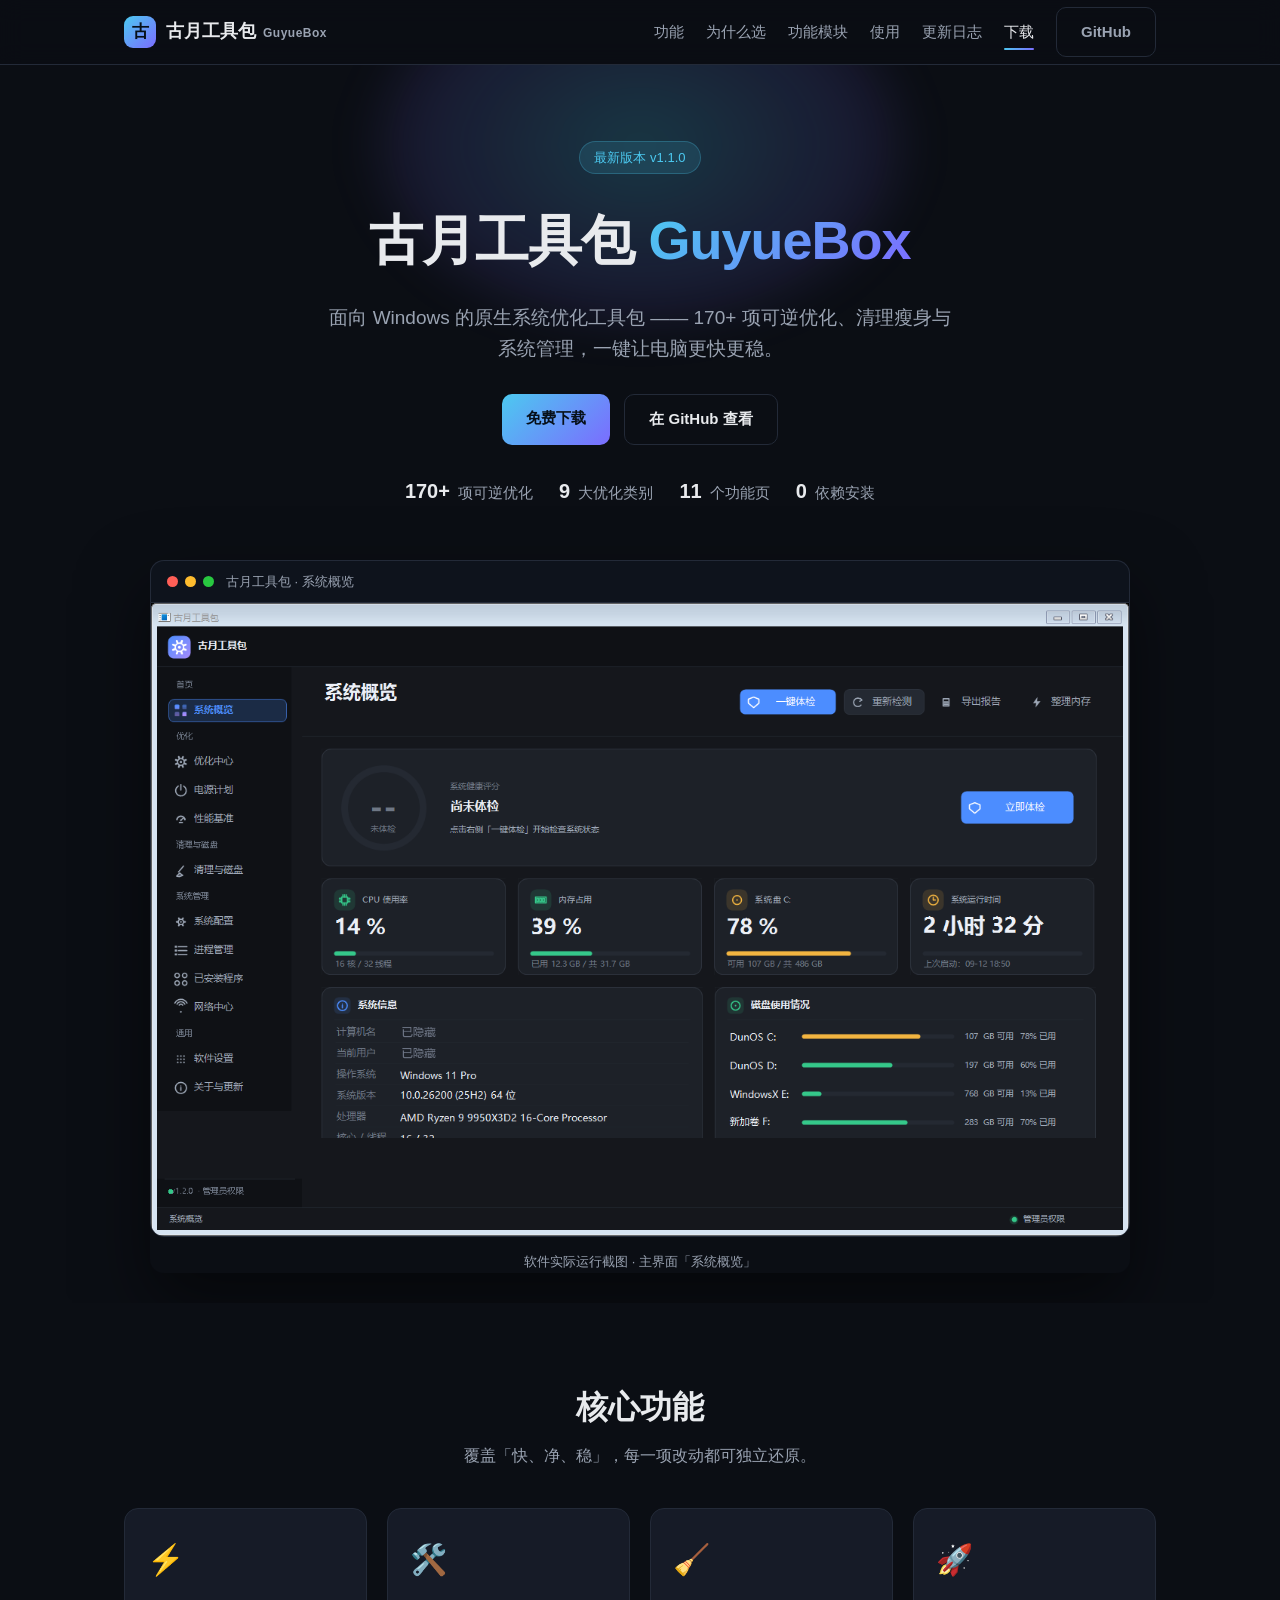
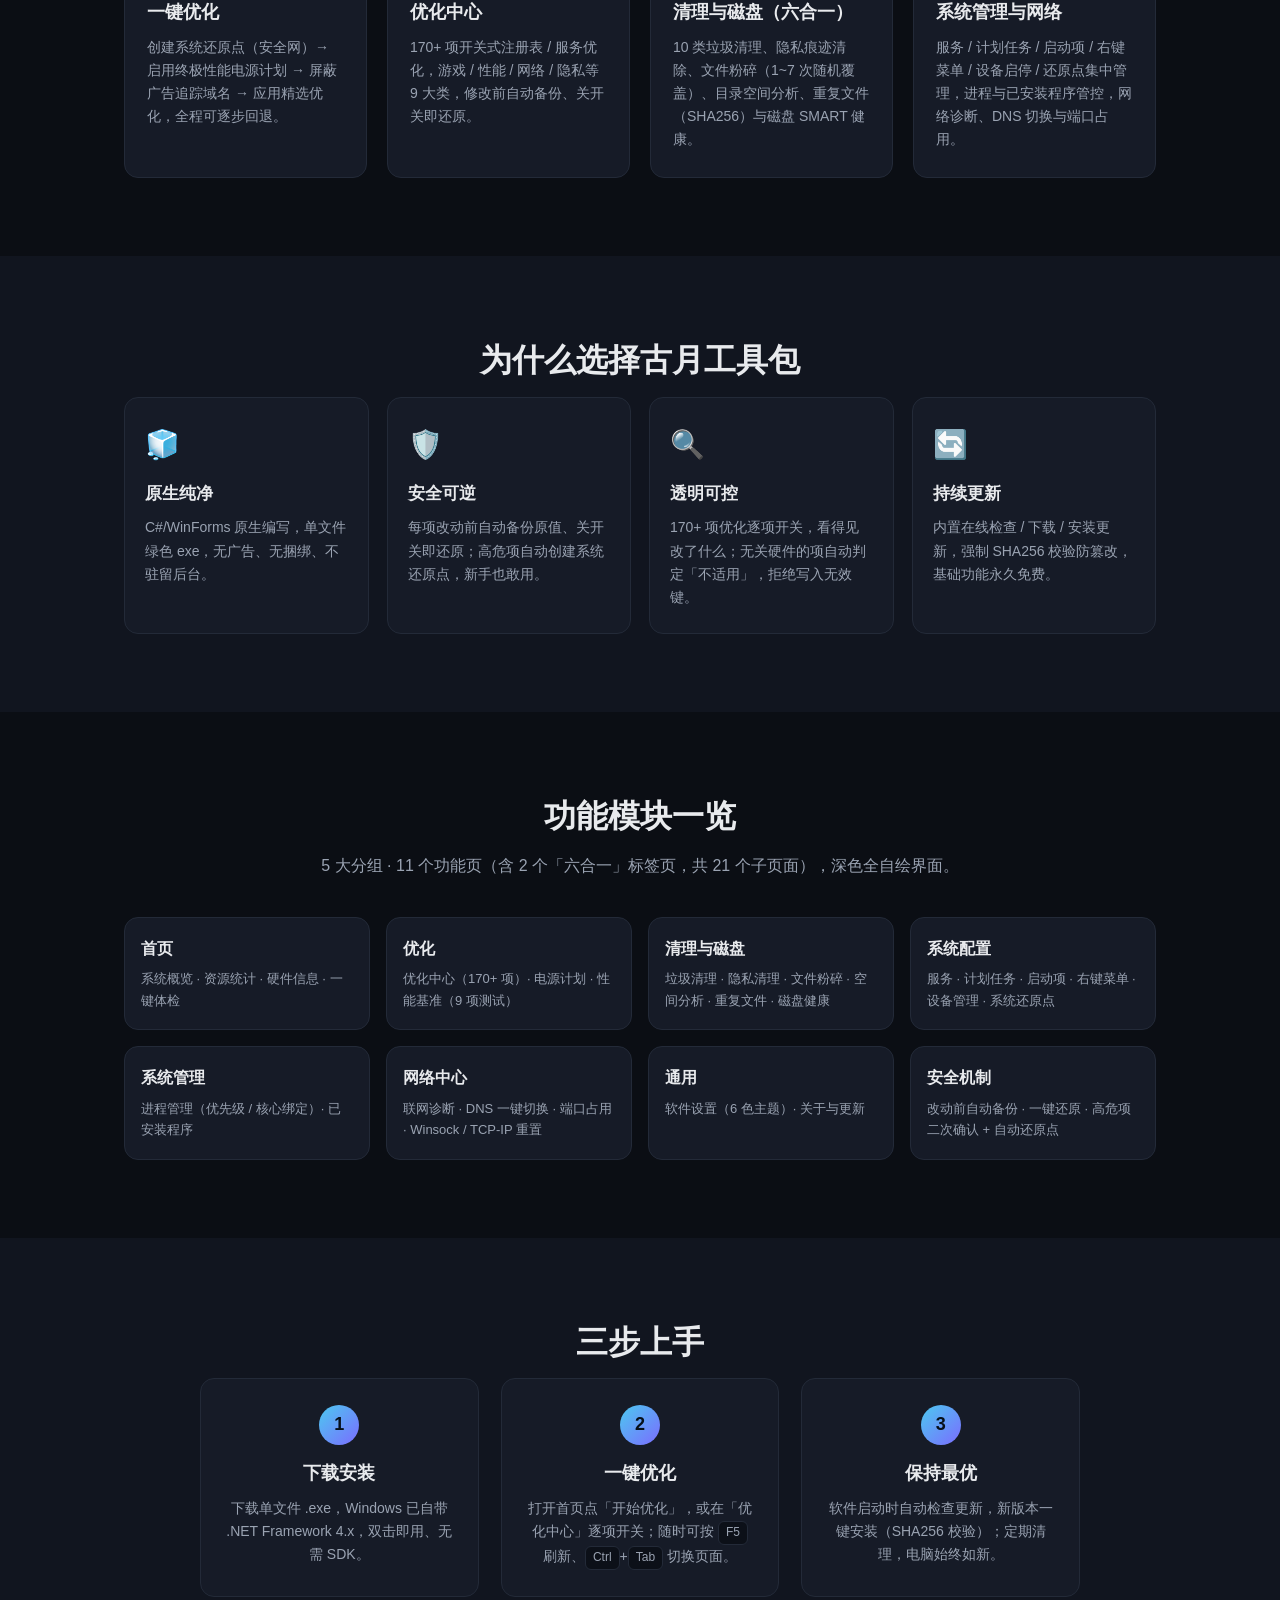
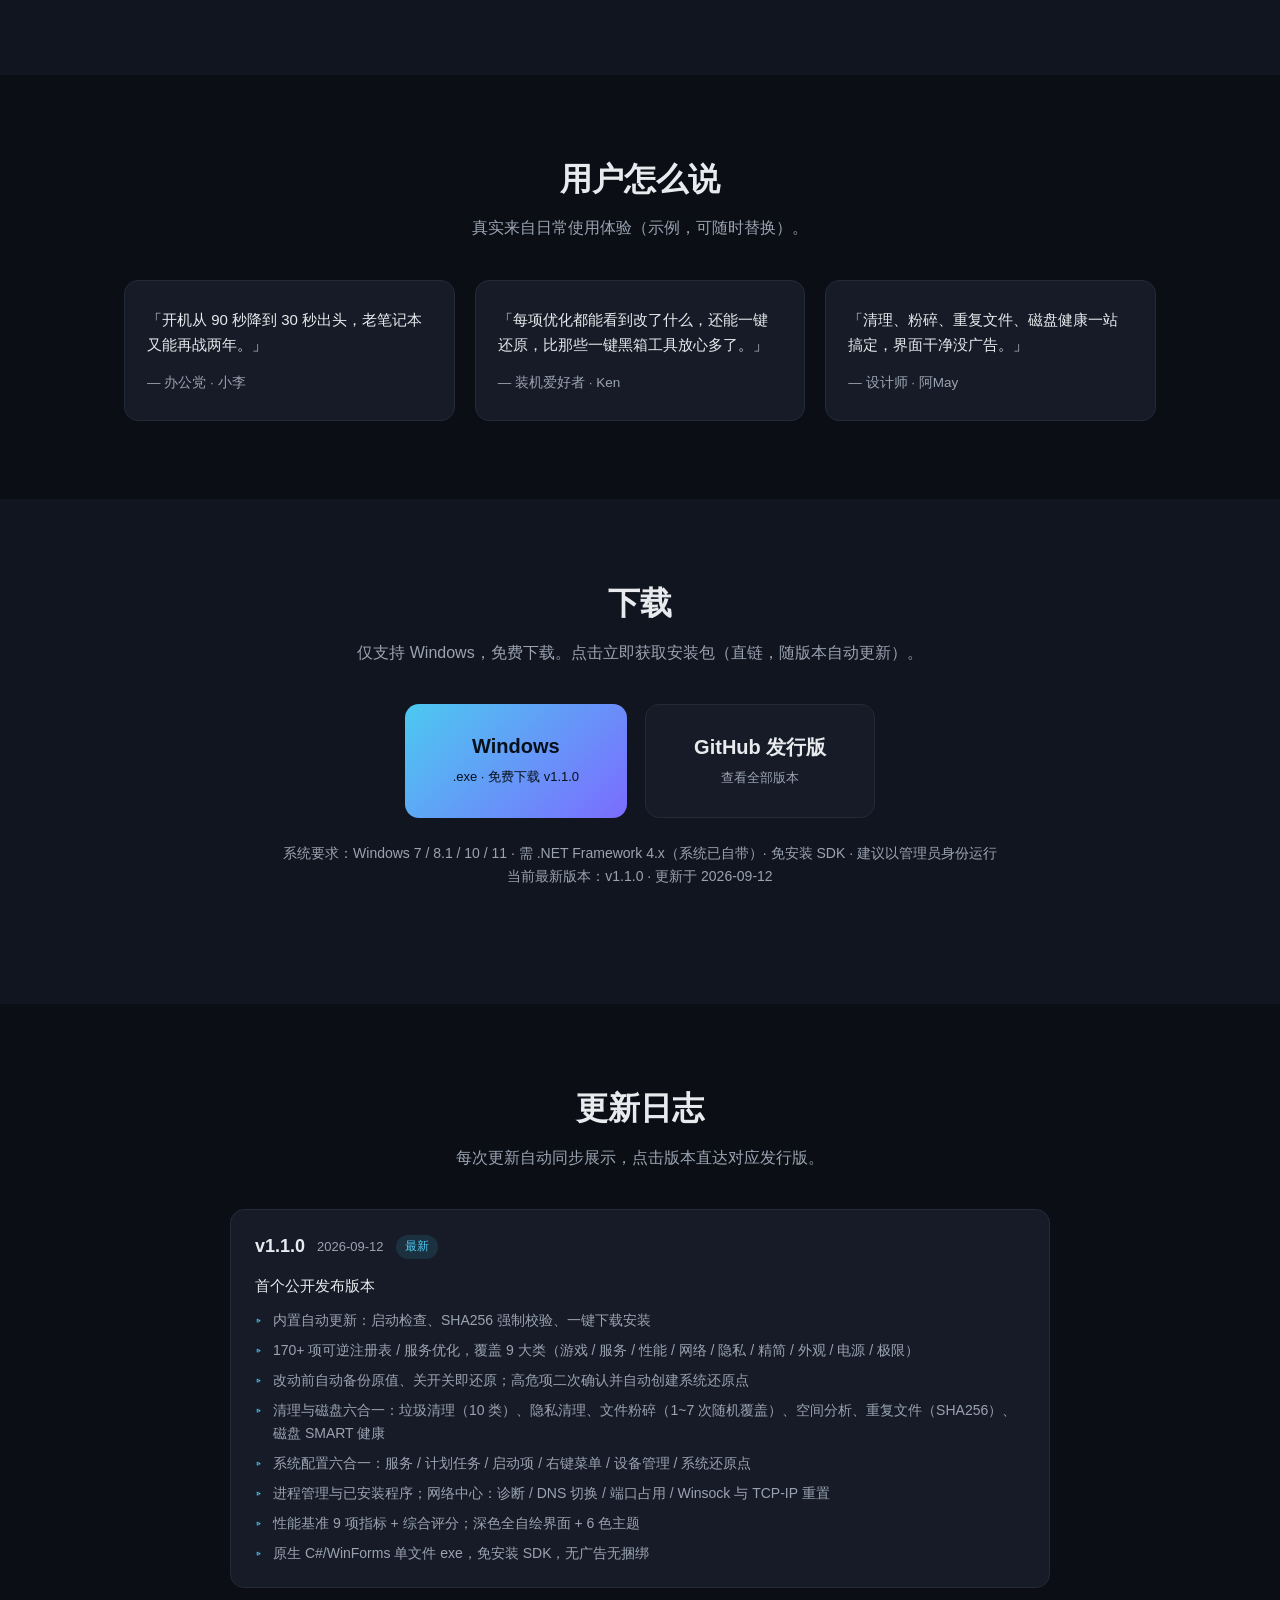
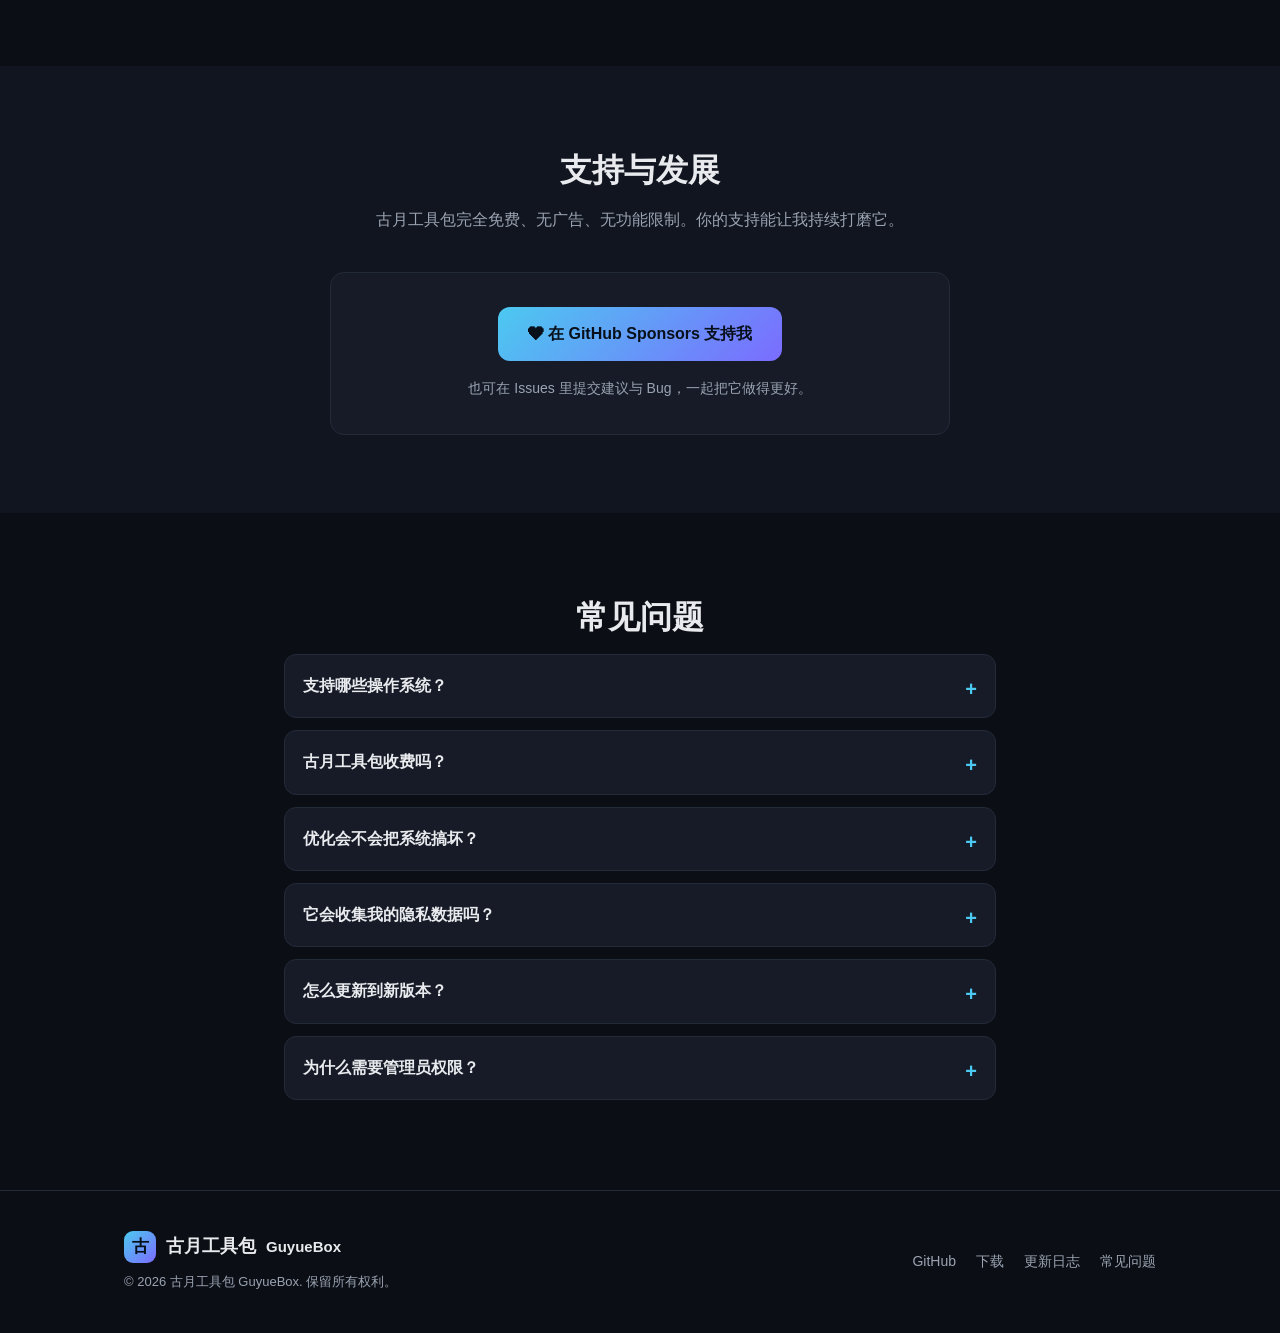
==== commit dd9a51a9: "fix: 用软件真实运行截图替换首屏示意图，移除伪造的界面预览区块（改自源码 bin/probe 实拍，机器名/用户名已遮挡）" ====
--- a/index.html
+++ b/index.html
@@ -13,12 +13,12 @@
   <meta property="og:title" content="古月工具包 GuyueBox — 让 Windows 重获流畅" />
   <meta property="og:description" content="面向 Windows 的原生系统优化工具包：170+ 项可逆优化、清理瘦身、系统管理与网络维护，免费、无广告、免 SDK。" />
   <meta property="og:url" content="https://gu-yue-fy.github.io/guyue-toolbox-site/" />
-  <meta property="og:image" content="https://gu-yue-fy.github.io/guyue-toolbox-site/assets/img/og.svg" />
+  <meta property="og:image" content="https://gu-yue-fy.github.io/guyue-toolbox-site/assets/img/screenshot-main.png" />
   <meta property="og:locale" content="zh_CN" />
   <meta name="twitter:card" content="summary_large_image" />
   <meta name="twitter:title" content="古月工具包 GuyueBox — 让 Windows 重获流畅" />
   <meta name="twitter:description" content="面向 Windows 的原生系统优化工具包：170+ 项可逆优化、清理瘦身、系统管理与网络维护，免费、无广告、免 SDK。" />
-  <meta name="twitter:image" content="https://gu-yue-fy.github.io/guyue-toolbox-site/assets/img/og.svg" />
+  <meta name="twitter:image" content="https://gu-yue-fy.github.io/guyue-toolbox-site/assets/img/screenshot-main.png" />
 
   <!-- favicon：inline SVG，无需外部文件 -->
   <link rel="icon" href="data:image/svg+xml,<svg xmlns='http://www.w3.org/2000/svg' viewBox='0 0 32 32'><rect width='32' height='32' rx='8' fill='%234cc9f0'/><text x='16' y='23' font-size='20' font-family='sans-serif' font-weight='800' text-anchor='middle' fill='%2307101a'>古</text></svg>" />
@@ -50,7 +50,6 @@
       </a>
       <nav class="nav-links" id="nav-links">
         <a href="#features">功能</a>
-        <a href="#preview">界面</a>
         <a href="#why">为什么选</a>
         <a href="#modules">功能模块</a>
         <a href="#how">使用</a>
@@ -82,70 +81,16 @@
         <span><b>0</b> 依赖安装</span>
       </div>
 
-      <!-- 应用界面模拟图（纯 CSS 绘制，无需截图） -->
-      <div class="app-mockup reveal" aria-hidden="true">
-        <div class="app-window">
-          <div class="app-titlebar">
-            <span class="dots"><i></i><i></i><i></i></span>
-            <span class="app-title">古月工具包 · 系统优化</span>
-            <span class="app-mini">● 已是最新</span>
-          </div>
-          <div class="app-body">
-            <aside class="app-side">
-              <div class="side-item active">首页</div>
-              <div class="side-item">优化</div>
-              <div class="side-item">清理与磁盘</div>
-              <div class="side-item">系统管理</div>
-              <div class="side-item">通用</div>
-            </aside>
-            <main class="app-main">
-              <div class="app-panel">
-                <div class="panel-head">
-                  <span class="panel-title">一键优化</span>
-                  <span class="panel-tag">✓ 安全还原点已创建</span>
-                </div>
-                <button class="mock-btn">开始优化</button>
-                <ul class="opt-list">
-                  <li><span>启用终极性能电源计划</span><span class="sw on"></span></li>
-                  <li><span>屏蔽广告追踪域名</span><span class="sw on"></span></li>
-                  <li><span>清理系统垃圾 2.3 GB</span><span class="sw on"></span></li>
-                  <li><span>禁用无用启动项 6 项</span><span class="sw"></span></li>
-                </ul>
-              </div>
-              <div class="cmd-palette">
-                <div class="cmd-input">优化项 · 逐项可开关、可还原</div>
-                <div class="cmd-item active">游戏优化</div>
-                <div class="cmd-item">性能优化</div>
-                <div class="cmd-item">网络优化</div>
-                <div class="cmd-item">隐私与安全</div>
-              </div>
-            </main>
-          </div>
-        </div>
-      </div>
-    </div>
-  </section>
-
-  <!-- 界面预览 -->
-  <section class="section section-alt" id="preview">
-    <div class="container">
-      <h2 class="section-title reveal">界面一览</h2>
-      <p class="center-sub reveal">深色全自绘界面，无外部图片资源，支持 6 款主题色切换与窗口状态记忆。</p>
-      <div class="preview-grid">
-        <div class="preview-card reveal">
-          <div class="preview-shot shot-home"><span class="shot-badge">系统概览</span><span class="shot-line w70"></span><span class="shot-line w90"></span><span class="shot-bar"></span></div>
-          <p>实时资源 · 硬件信息 · 一键体检</p>
-        </div>
-        <div class="preview-card reveal">
-          <div class="preview-shot shot-tune"><span class="shot-badge">优化中心</span><span class="shot-row"></span><span class="shot-row"></span><span class="shot-row"></span><span class="shot-row"></span></div>
-          <p>170+ 项开关式优化</p>
-        </div>
-        <div class="preview-card reveal">
-          <div class="preview-shot shot-cmd"><span class="shot-badge">清理与磁盘</span><span class="shot-line w80"></span><span class="shot-pill"></span><span class="shot-pill"></span></div>
-          <p>垃圾 / 隐私 / 粉碎 / 空间 / 重复 / 健康</p>
-        </div>
-      </div>
-      <p class="center-sub small reveal">注：以上为界面示意，真实应用截图即将上线 —— 如需展示实际界面，把截图发我即可替换。</p>
+      <!-- 真实界面截图（软件实际运行画面；机器名/用户名等隐私字段已遮挡） -->
+      <figure class="app-shot reveal">
+        <div class="app-shot-bar">
+          <span class="dots"><i></i><i></i><i></i></span>
+          <span class="app-shot-title">古月工具包 · 系统概览</span>
+        </div>
+        <img src="assets/img/screenshot-main.png" width="1296" height="839" fetchpriority="high" decoding="async"
+             alt="古月工具包主界面实拍：左侧为「首页 / 优化 / 清理与磁盘 / 系统管理 / 通用」分组导航，右侧为系统健康评分、CPU 与内存占用、系统盘空间、系统信息与一键体检按钮" />
+        <figcaption>软件实际运行截图 · 主界面「系统概览」</figcaption>
+      </figure>
     </div>
   </section>
 
@@ -338,7 +283,6 @@
       <div class="footer-links">
         <a href="https://github.com/Gu-yue-fy/guyue-toolbox" target="_blank" rel="noopener">GitHub</a>
         <a href="#download">下载</a>
-        <a href="#preview">界面</a>
         <a href="#changelog">更新日志</a>
         <a href="#faq">常见问题</a>
       </div>
--- a/assets/css/style.css
+++ b/assets/css/style.css
@@ -89,55 +89,27 @@
 }
 .hero-stats b { color: var(--fg); font-size: 20px; margin-right: 4px; }
 
-/* ===== 应用界面模拟图 ===== */
-.app-mockup { margin-top: 46px; width: 100%; max-width: 880px; }
-.app-window {
-  border: 1px solid var(--border); border-radius: 16px; overflow: hidden;
-  background: var(--card); box-shadow: 0 30px 80px rgba(0,0,0,.5);
-}
-.app-titlebar {
+/* ===== 真实界面截图（软件实际运行画面） ===== */
+.app-shot {
+  margin: 46px auto 0; width: 100%; max-width: 980px;
+  border-radius: 14px; box-shadow: 0 30px 70px rgba(0,0,0,.5);
+}
+.app-shot-bar {
   display: flex; align-items: center; gap: 12px; height: 42px; padding: 0 16px;
-  background: #0e131c; border-bottom: 1px solid var(--border);
+  background: #0e131c; border: 1px solid var(--border); border-bottom: none;
+  border-radius: 14px 14px 0 0;
 }
 .dots { display: flex; gap: 7px; }
 .dots i { width: 11px; height: 11px; border-radius: 50%; background: #2b3342; display: block; }
 .dots i:nth-child(1) { background: #ff5f57; }
 .dots i:nth-child(2) { background: #febc2e; }
 .dots i:nth-child(3) { background: #28c840; }
-.app-title { font-size: 14px; color: var(--muted); }
-.app-mini { margin-left: auto; font-size: 12px; color: #28c840; }
-.app-body { display: flex; min-height: 380px; }
-.app-side {
-  width: 184px; flex: none; background: #0e131c; border-right: 1px solid var(--border);
-  padding: 16px 10px; display: flex; flex-direction: column; gap: 4px;
-}
-.side-item { padding: 9px 12px; border-radius: 8px; font-size: 14px; color: var(--muted); }
-.side-item.active { background: rgba(76,201,240,.14); color: var(--fg); }
-.app-main { position: relative; flex: 1; padding: 22px; }
-.app-panel {
-  background: #0e131c; border: 1px solid var(--border); border-radius: 12px; padding: 18px;
-}
-.panel-head { display: flex; align-items: center; justify-content: space-between; margin-bottom: 14px; }
-.panel-title { font-size: 16px; font-weight: 700; }
-.panel-tag { font-size: 12px; color: #28c840; }
-.mock-btn {
-  width: 100%; padding: 11px; border: none; border-radius: 9px; background: var(--grad);
-  color: #07101a; font-weight: 700; font-size: 15px; cursor: pointer; margin-bottom: 16px;
-}
-.opt-list { list-style: none; display: flex; flex-direction: column; gap: 10px; }
-.opt-list li { display: flex; align-items: center; justify-content: space-between; font-size: 13.5px; color: var(--fg); }
-.sw { width: 38px; height: 21px; border-radius: 999px; background: #2b3342; position: relative; flex: none; }
-.sw::after { content: ""; position: absolute; top: 3px; left: 3px; width: 15px; height: 15px; border-radius: 50%; background: #7d879a; transition: .2s; }
-.sw.on { background: rgba(76,201,240,.5); }
-.sw.on::after { left: 20px; background: var(--accent); }
-.cmd-palette {
-  position: absolute; right: 22px; bottom: 18px; width: 270px;
-  background: #0a0e16; border: 1px solid var(--border); border-radius: 12px;
-  padding: 10px; box-shadow: 0 18px 40px rgba(0,0,0,.5);
-}
-.cmd-input { font-size: 12.5px; color: var(--muted); padding: 6px 8px; border-bottom: 1px solid var(--border); margin-bottom: 8px; }
-.cmd-item { font-size: 13px; padding: 7px 8px; border-radius: 7px; color: var(--muted); }
-.cmd-item.active { background: rgba(76,201,240,.14); color: var(--fg); }
+.app-shot-title { font-size: 13px; color: var(--muted); }
+.app-shot img {
+  display: block; width: 100%; height: auto;
+  border: 1px solid var(--border); border-radius: 0 0 14px 14px; background: #0b0e14;
+}
+.app-shot figcaption { margin-top: 14px; font-size: 13px; color: var(--muted); text-align: center; }
 
 /* ===== 区块 ===== */
 .section { padding: 78px 0; }
@@ -228,14 +200,14 @@
 @media (max-width: 900px) {
   .grid, .why-grid, .module-grid { grid-template-columns: repeat(2, 1fr); }
   .steps { grid-template-columns: 1fr; }
-  .app-side { display: none; }
 }
 @media (max-width: 620px) {
   .grid, .why-grid, .module-grid, .download-grid { grid-template-columns: 1fr; }
   .nav-links { gap: 13px; font-size: 14px; }
   .hero h1 { font-size: 36px; }
   .tagline { font-size: 16px; }
-  .cmd-palette { display: none; }
+  .app-shot { margin-top: 32px; }
+  .app-shot figcaption { font-size: 12px; }
 }
 
 /* ===== 滚动入场动画 ===== */
@@ -244,7 +216,7 @@
 @media (prefers-reduced-motion: reduce) {
   .reveal { opacity: 1 !important; transform: none !important; transition: none; }
   .hero .badge, .hero h1, .hero .tagline, .hero .cta,
-  .hero .hero-stats, .hero .app-mockup { animation: none !important; }
+  .hero .hero-stats, .hero .app-shot { animation: none !important; }
 }
 /* 首屏分级渐入 */
 .hero .badge     { animation: fadeUp .7s .05s both; }
@@ -252,25 +224,8 @@
 .hero .tagline   { animation: fadeUp .7s .25s both; }
 .hero .cta       { animation: fadeUp .7s .35s both; }
 .hero .hero-stats{ animation: fadeUp .7s .45s both; }
-.hero .app-mockup{ animation: fadeUp .9s .55s both; }
+.hero .app-shot  { animation: fadeUp .9s .55s both; }
 @keyframes fadeUp { from { opacity: 0; transform: translateY(24px); } to { opacity: 1; transform: none; } }
-
-/* ===== 界面预览 ===== */
-.preview-grid { display: grid; grid-template-columns: repeat(3, 1fr); gap: 20px; }
-.preview-card { background: var(--card); border: 1px solid var(--border); border-radius: var(--radius); padding: 16px; text-align: center; transition: transform .2s, border-color .2s; }
-.preview-card:hover { transform: translateY(-4px); border-color: var(--accent); }
-.preview-card > p { color: var(--muted); font-size: 13.5px; margin-top: 12px; }
-.preview-shot { position: relative; height: 150px; border-radius: 10px; overflow: hidden; background: #0e131c; border: 1px solid var(--border); display: flex; flex-direction: column; gap: 10px; padding: 14px; }
-.shot-badge { position: absolute; top: 10px; left: 12px; font-size: 12px; color: var(--accent); background: rgba(76,201,240,.12); padding: 2px 8px; border-radius: 6px; }
-.shot-line { height: 9px; border-radius: 5px; background: #1c2433; }
-.shot-line.w70 { width: 70%; } .shot-line.w80 { width: 80%; } .shot-line.w90 { width: 90%; }
-.shot-bar { margin-top: auto; height: 26px; border-radius: 7px; background: var(--grad); }
-.shot-row { height: 14px; border-radius: 6px; background: #1c2433; }
-.shot-row:nth-child(odd) { width: 92%; } .shot-row:nth-child(even) { width: 80%; }
-.shot-pill { height: 22px; width: 60%; border-radius: 999px; background: rgba(76,201,240,.18); }
-.shot-home { background: linear-gradient(160deg,#0e131c,#11161f); }
-.shot-tune { background: linear-gradient(160deg,#0e131c,#15121f); }
-.shot-cmd  { background: linear-gradient(160deg,#0e131c,#0f1722); }
 
 /* ===== 用户评价 ===== */
 .voices-grid { display: grid; grid-template-columns: repeat(3, 1fr); gap: 20px; }
@@ -306,7 +261,7 @@
 
 /* ===== 响应式补充 ===== */
 @media (max-width: 900px) {
-  .preview-grid, .voices-grid { grid-template-columns: 1fr; }
+  .voices-grid { grid-template-columns: 1fr; }
 }
 
 /* ===== 导航当前区块高亮 ===== */
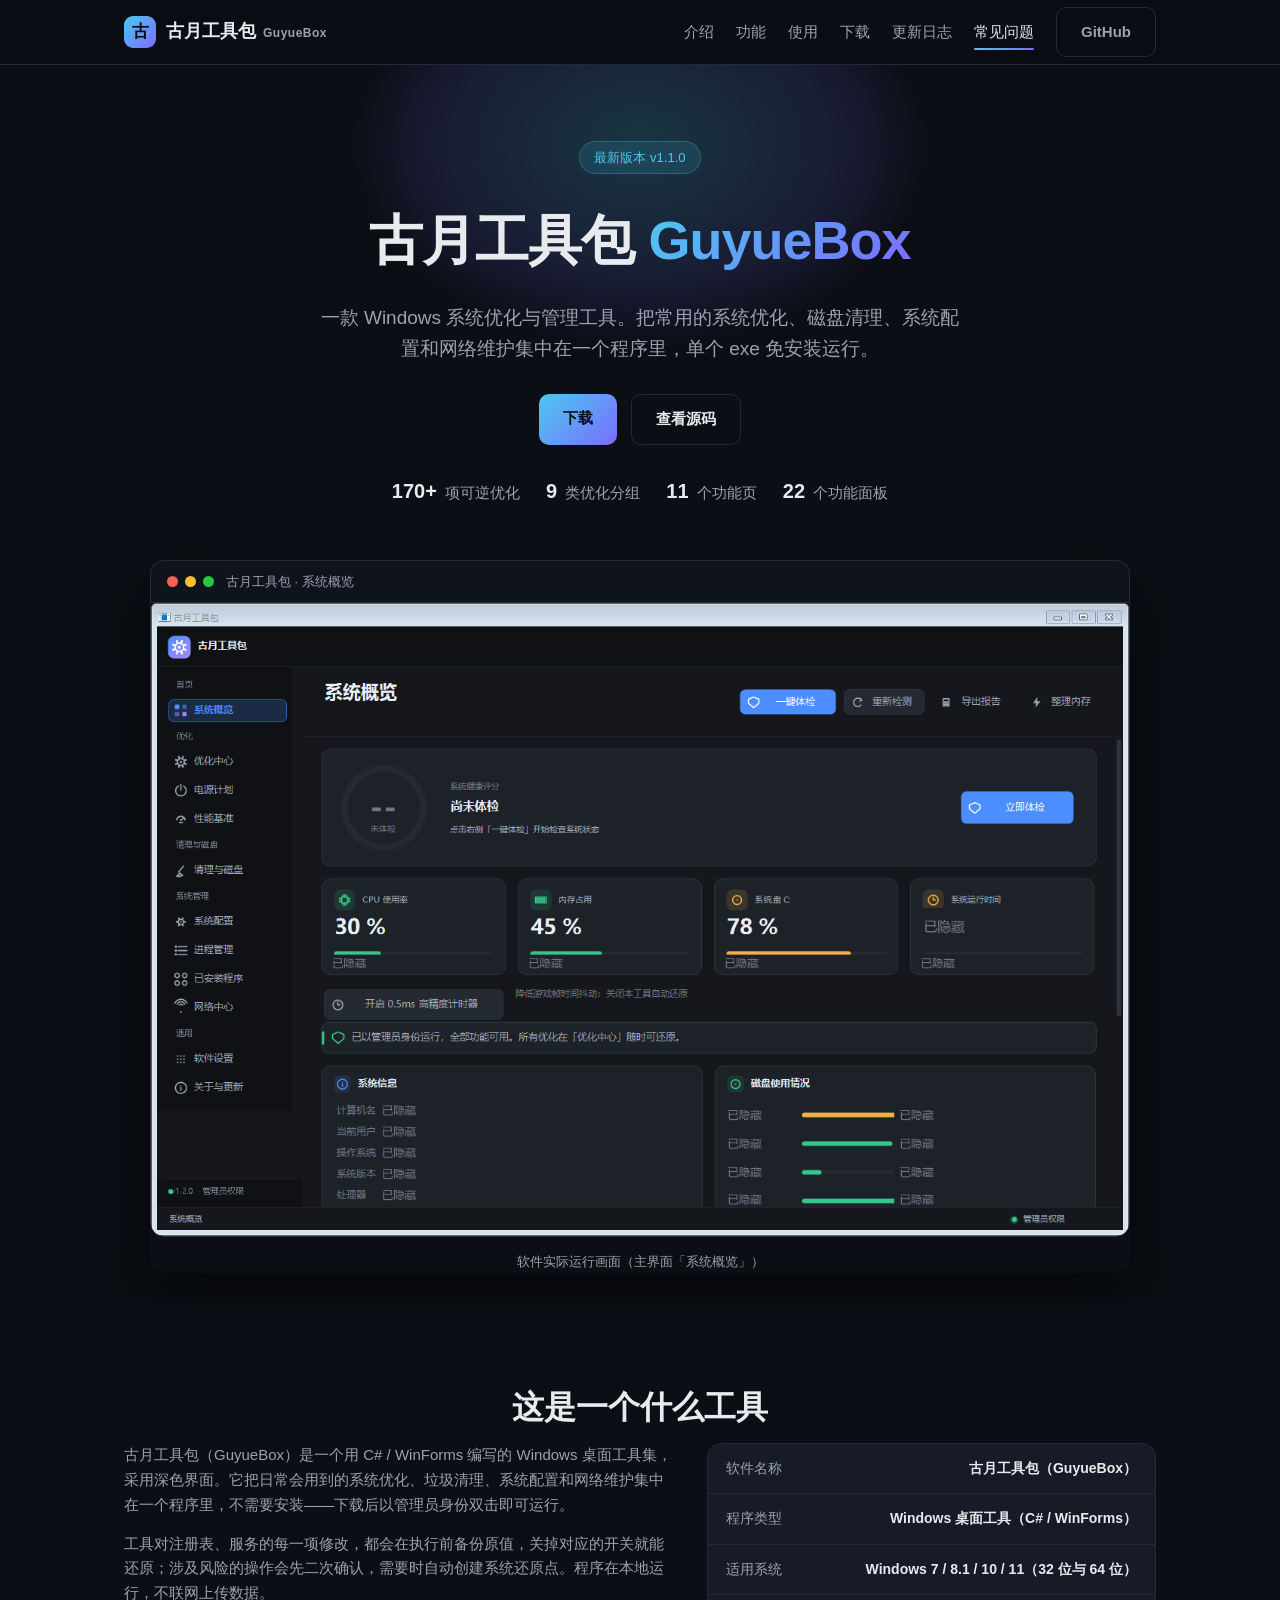
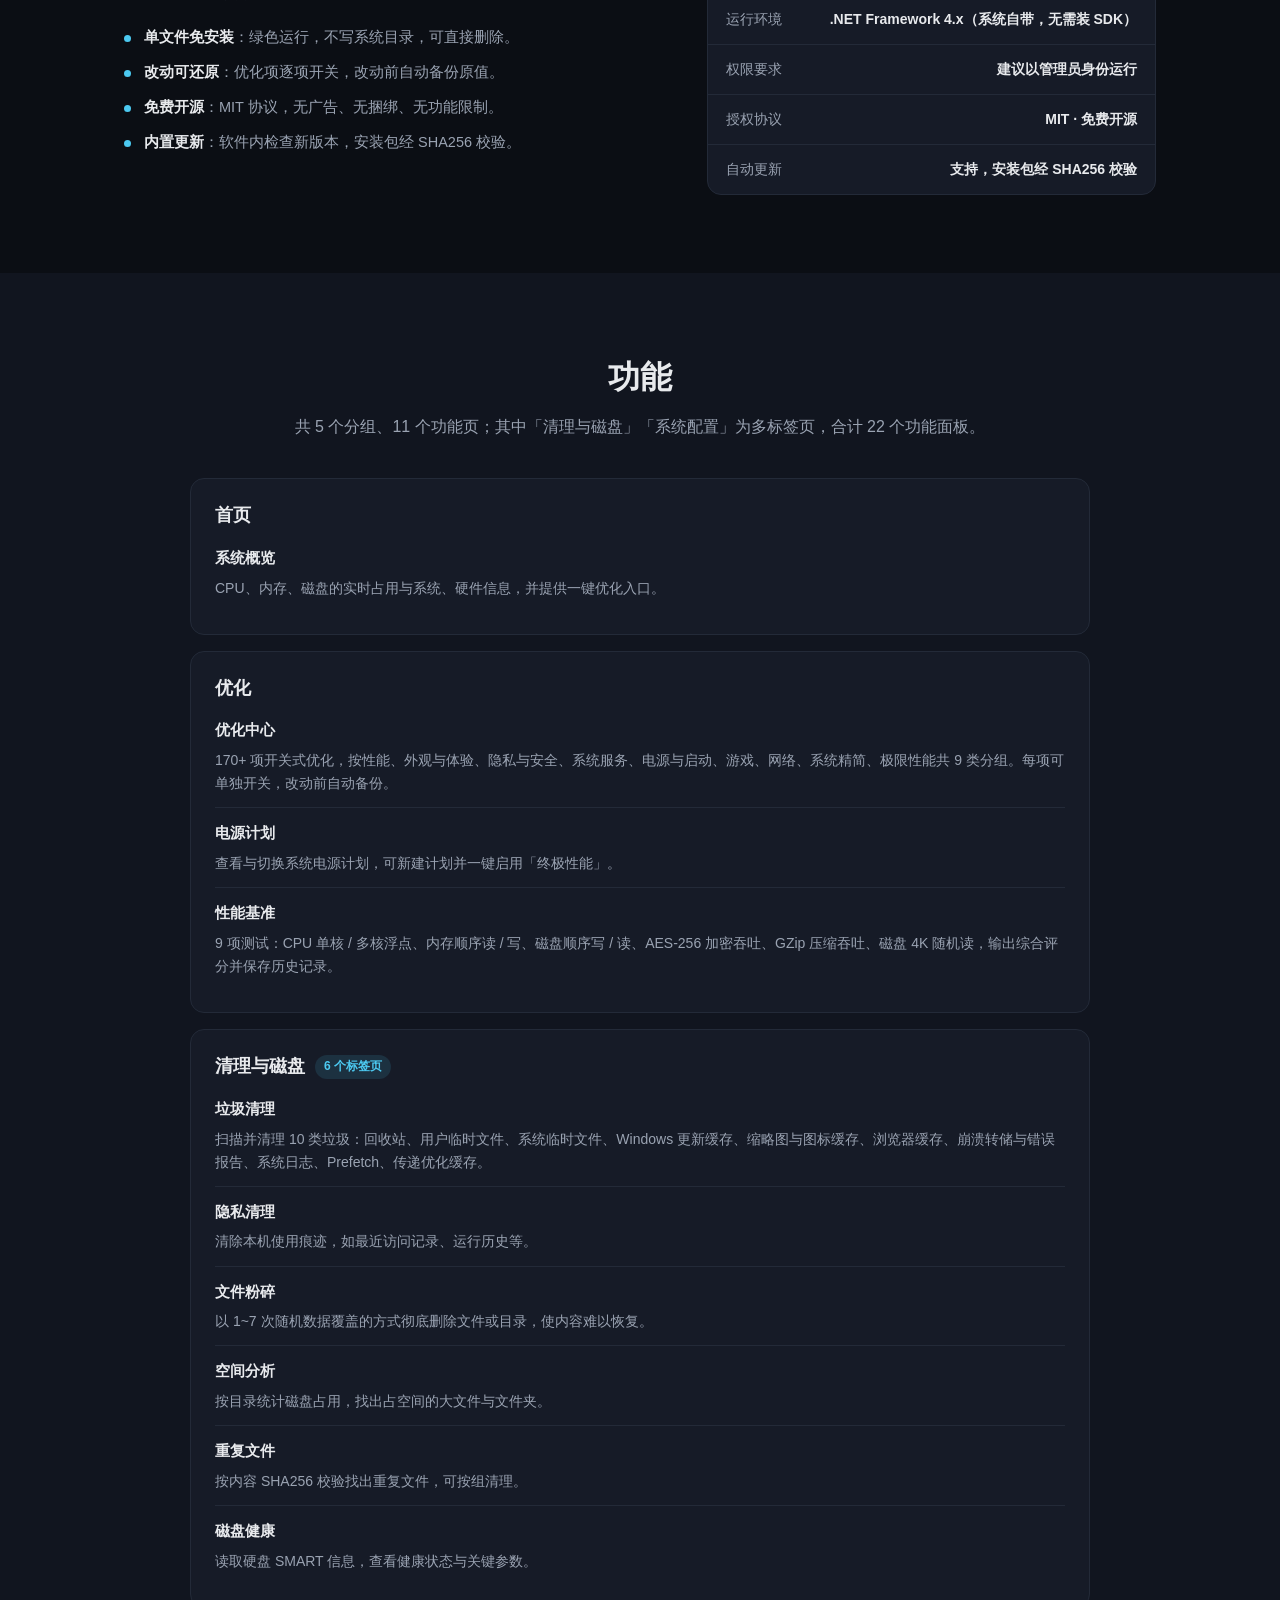
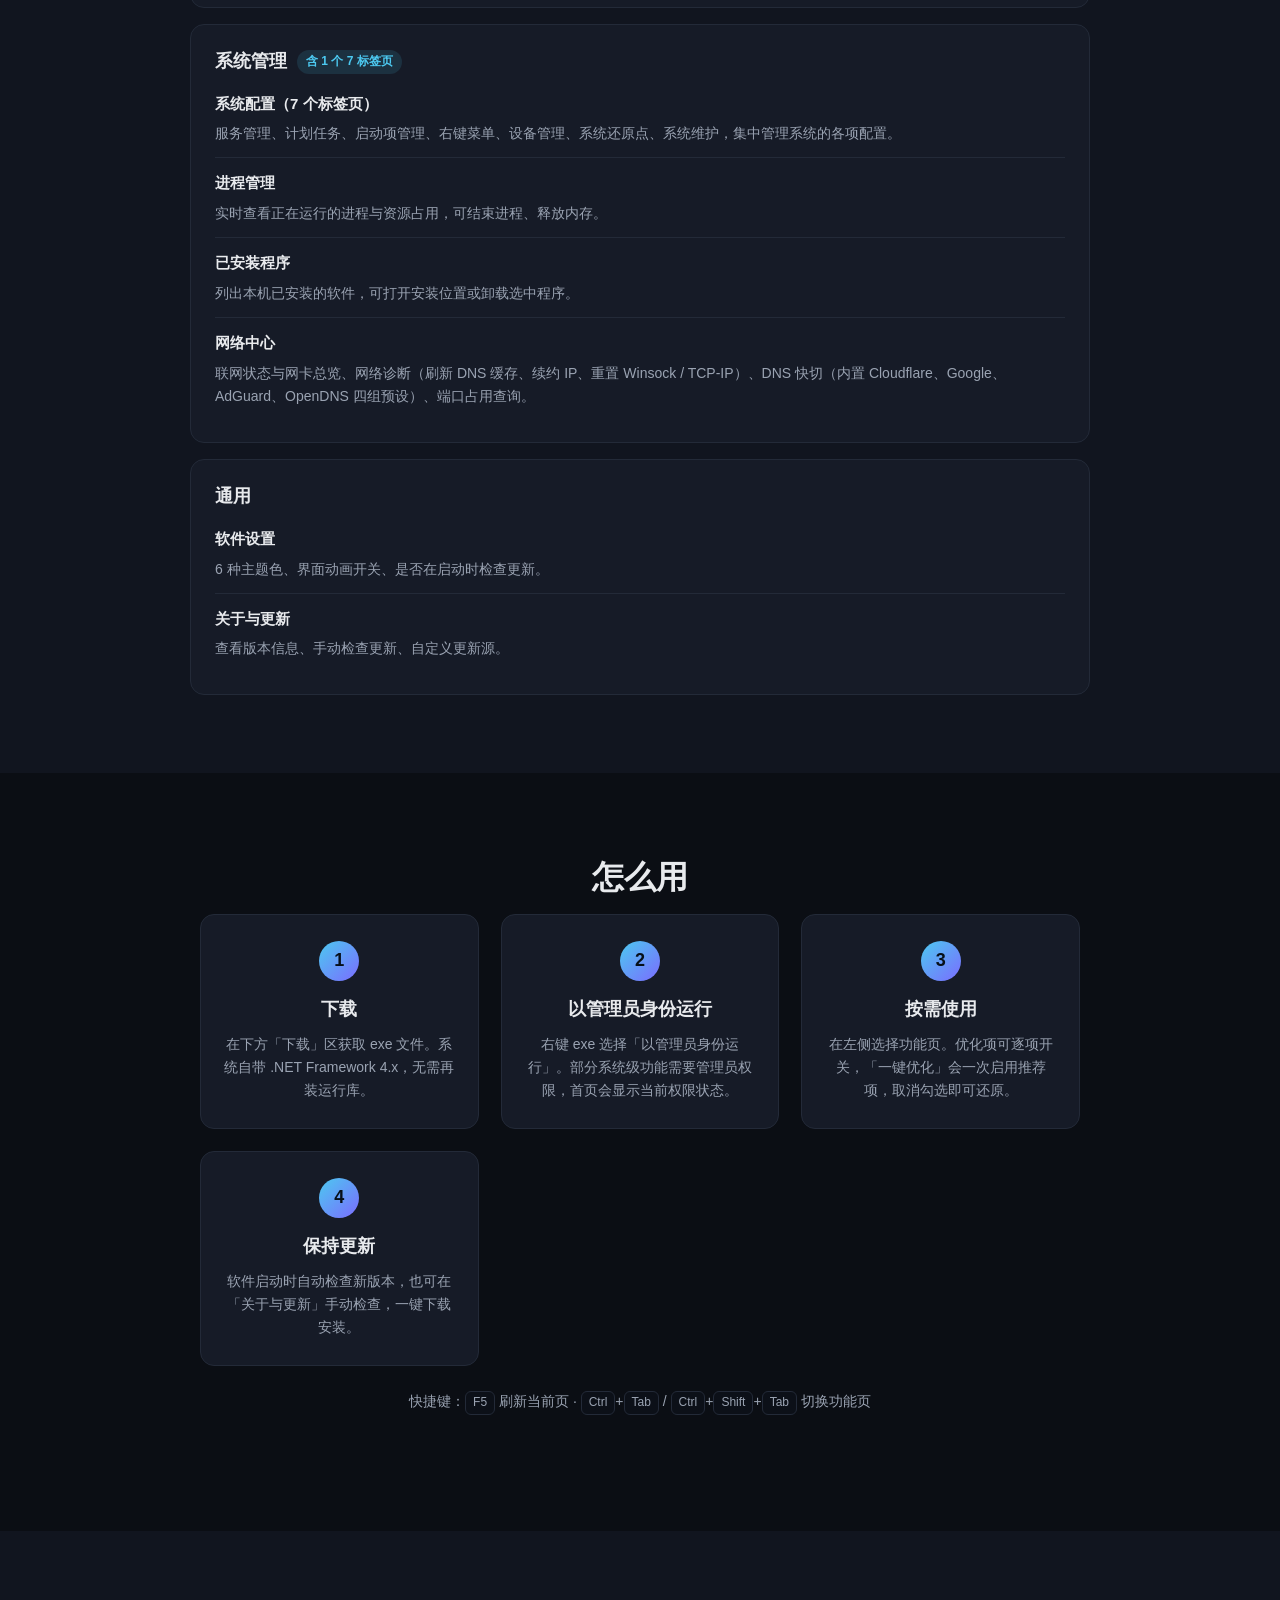
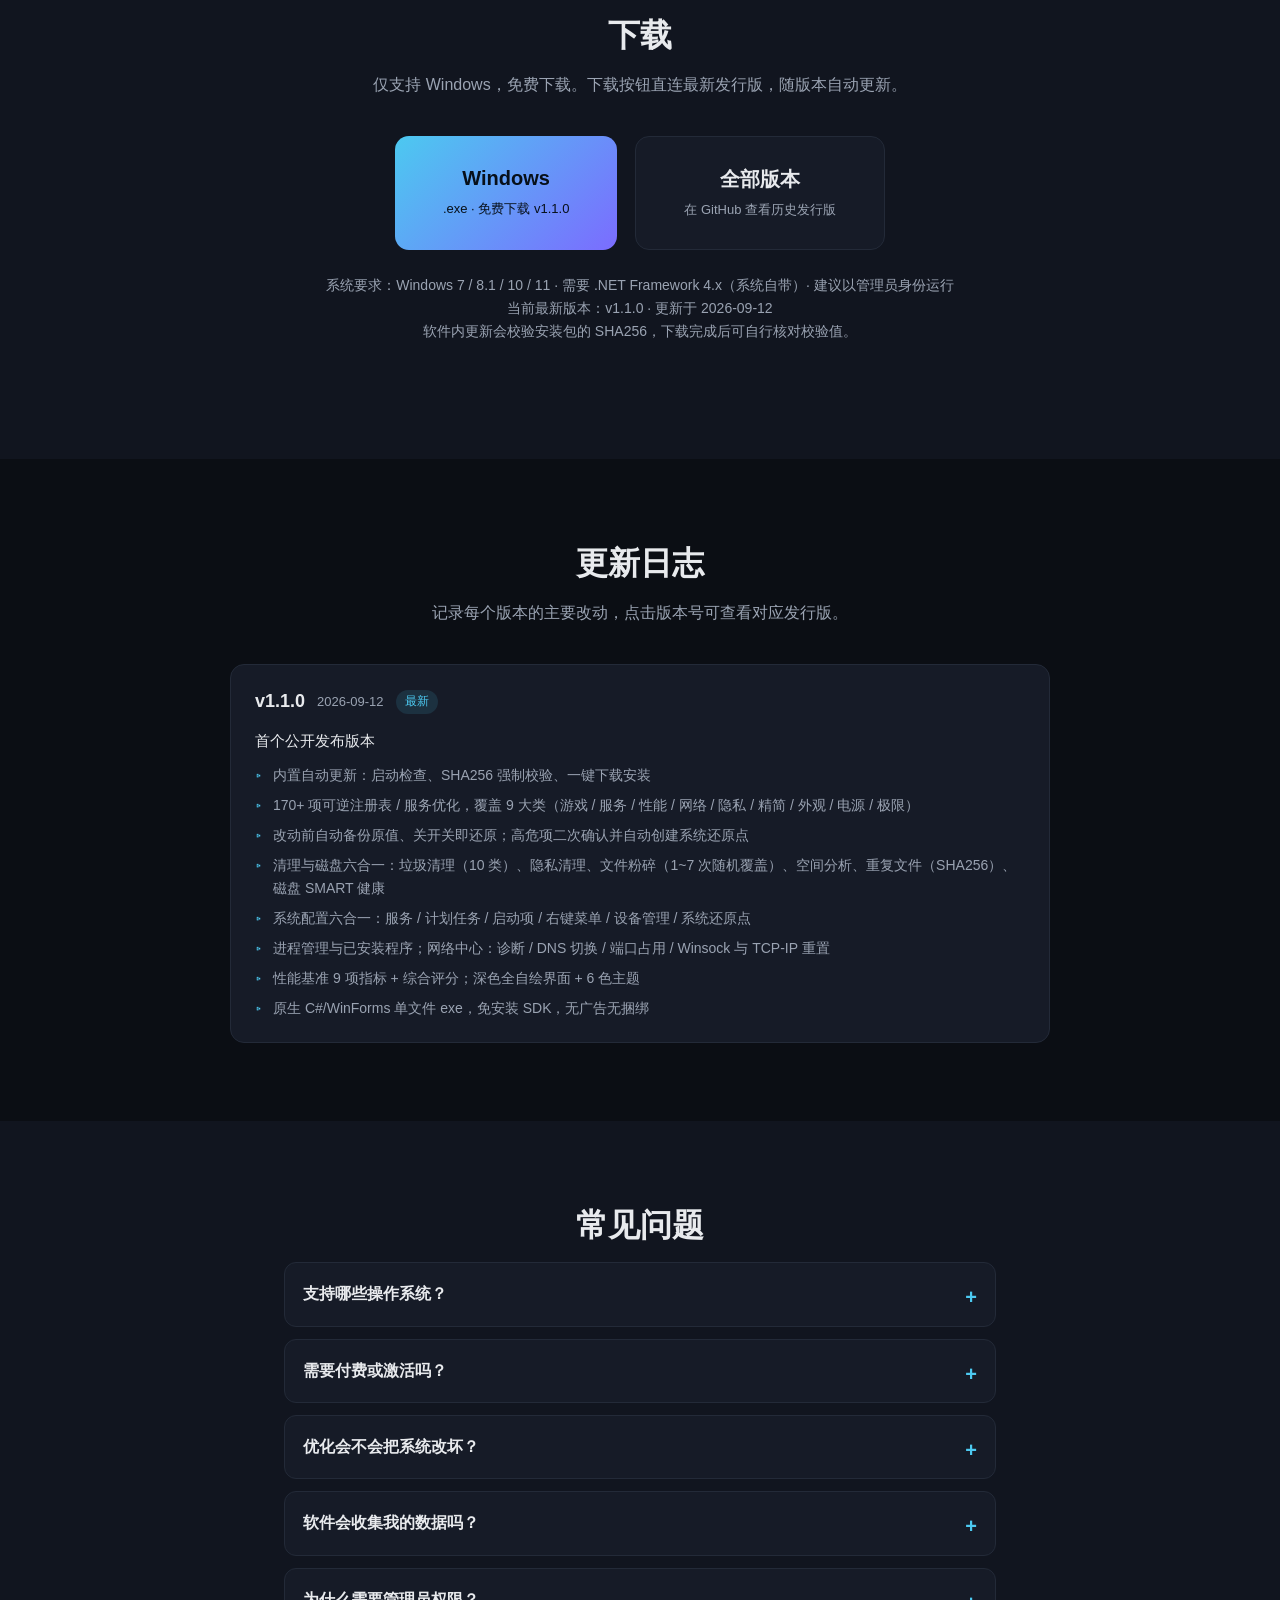
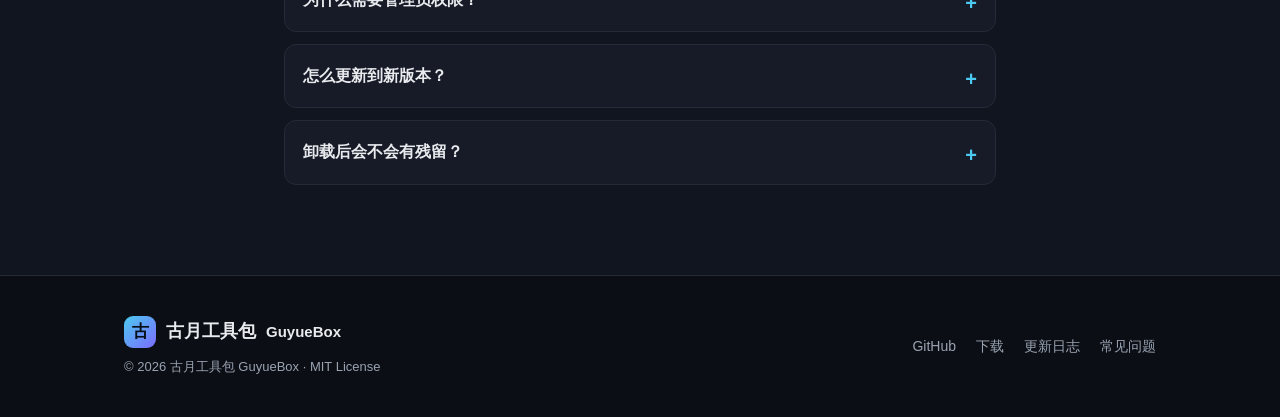
==== commit df2fcec4: "官网文案重写：按真实功能重新组织内容，移除虚构评价与未开通的赞助入口，补全系统配置/网络中心等准确说明" ====
--- a/index.html
+++ b/index.html
@@ -3,21 +3,21 @@
 <head>
   <meta charset="UTF-8" />
   <meta name="viewport" content="width=device-width, initial-scale=1.0" />
-  <title>古月工具包 GuyueBox — 让 Windows 重获流畅的原生系统优化工具包</title>
-  <meta name="description" content="古月工具包 GuyueBox 是一款面向 Windows 的原生系统优化工具包，C#/WinForms 编写，无需安装 .NET SDK。含 170+ 项可逆注册表/服务优化、垃圾与隐私清理、文件粉碎、重复文件、磁盘健康、启动项/服务/进程/设备管理、网络中心与性能基准，并内置自动更新。" />
+  <title>古月工具包 GuyueBox — Windows 系统优化与管理工具</title>
+  <meta name="description" content="古月工具包（GuyueBox）是一款 Windows 系统优化工具，用 C# / WinForms 编写，单文件免安装。包含 170+ 项可逆系统优化、垃圾与隐私清理、文件粉碎、重复文件、磁盘健康、服务与启动项管理、网络诊断等功能，并内置自动更新。" />
   <link rel="canonical" href="https://gu-yue-fy.github.io/guyue-toolbox-site/" />
 
   <!-- ===== 分享 / SEO ===== -->
   <meta property="og:type" content="website" />
   <meta property="og:site_name" content="古月工具包 GuyueBox" />
-  <meta property="og:title" content="古月工具包 GuyueBox — 让 Windows 重获流畅" />
-  <meta property="og:description" content="面向 Windows 的原生系统优化工具包：170+ 项可逆优化、清理瘦身、系统管理与网络维护，免费、无广告、免 SDK。" />
+  <meta property="og:title" content="古月工具包 GuyueBox — Windows 系统优化与管理工具" />
+  <meta property="og:description" content="单文件免安装的 Windows 系统工具：170+ 项可逆优化、垃圾与隐私清理、系统配置管理与网络维护，免费开源。" />
   <meta property="og:url" content="https://gu-yue-fy.github.io/guyue-toolbox-site/" />
   <meta property="og:image" content="https://gu-yue-fy.github.io/guyue-toolbox-site/assets/img/screenshot-main.png" />
   <meta property="og:locale" content="zh_CN" />
   <meta name="twitter:card" content="summary_large_image" />
-  <meta name="twitter:title" content="古月工具包 GuyueBox — 让 Windows 重获流畅" />
-  <meta name="twitter:description" content="面向 Windows 的原生系统优化工具包：170+ 项可逆优化、清理瘦身、系统管理与网络维护，免费、无广告、免 SDK。" />
+  <meta name="twitter:title" content="古月工具包 GuyueBox — Windows 系统优化与管理工具" />
+  <meta name="twitter:description" content="单文件免安装的 Windows 系统工具：170+ 项可逆优化、垃圾与隐私清理、系统配置管理与网络维护，免费开源。" />
   <meta name="twitter:image" content="https://gu-yue-fy.github.io/guyue-toolbox-site/assets/img/screenshot-main.png" />
 
   <!-- favicon：inline SVG，无需外部文件 -->
@@ -33,8 +33,9 @@
     "applicationCategory": "UtilitiesApplication",
     "softwareVersion": "1.1.0",
     "url": "https://gu-yue-fy.github.io/guyue-toolbox-site/",
+    "license": "https://opensource.org/licenses/MIT",
     "offers": { "@type": "Offer", "price": "0", "priceCurrency": "CNY" },
-    "description": "面向 Windows 的原生系统优化工具包，C#/WinForms 编写，无需安装 .NET SDK。含 170+ 项可逆注册表/服务优化、垃圾与隐私清理、文件粉碎、重复文件、磁盘健康、启动项/服务/进程/设备管理、网络中心与性能基准，并内置自动更新。"
+    "description": "Windows 系统优化与管理工具，C# / WinForms 编写，单文件免安装。包含 170+ 项可逆系统优化、垃圾与隐私清理、文件粉碎、重复文件、磁盘健康、服务与启动项管理、网络诊断，并内置自动更新。"
   }
   </script>
 
@@ -49,12 +50,12 @@
         <span class="brand-name">古月工具包<small>GuyueBox</small></span>
       </a>
       <nav class="nav-links" id="nav-links">
+        <a href="#about">介绍</a>
         <a href="#features">功能</a>
-        <a href="#why">为什么选</a>
-        <a href="#modules">功能模块</a>
         <a href="#how">使用</a>
+        <a href="#download">下载</a>
         <a href="#changelog">更新日志</a>
-        <a href="#download">下载</a>
+        <a href="#faq">常见问题</a>
         <a class="btn-ghost" href="https://github.com/Gu-yue-fy/guyue-toolbox" target="_blank" rel="noopener">GitHub</a>
       </nav>
       <button class="nav-toggle" id="nav-toggle" aria-label="打开导航菜单" aria-expanded="false" aria-controls="nav-links">
@@ -67,172 +68,204 @@
   <section class="hero" id="top">
     <div class="hero-glow"></div>
     <div class="container hero-inner">
-      <span class="badge reveal">最新版本 <span id="latest-version">v1.0.0</span></span>
-      <h1 class="reveal">古月工具包 <span class="grad">GuyueBox</span></h1>
-      <p class="tagline reveal">面向 Windows 的原生系统优化工具包 —— 170+ 项可逆优化、清理瘦身与系统管理，一键让电脑更快更稳。</p>
-      <div class="cta reveal">
-        <a class="btn-primary" href="#download">免费下载</a>
-        <a class="btn-ghost" href="https://github.com/Gu-yue-fy/guyue-toolbox" target="_blank" rel="noopener">在 GitHub 查看</a>
-      </div>
-      <div class="hero-stats reveal">
+      <span class="badge">最新版本 <span id="latest-version">v1.1.0</span></span>
+      <h1>古月工具包 <span class="grad">GuyueBox</span></h1>
+      <p class="tagline">一款 Windows 系统优化与管理工具。把常用的系统优化、磁盘清理、系统配置和网络维护集中在一个程序里，单个 exe 免安装运行。</p>
+      <div class="cta">
+        <a class="btn-primary" href="#download">下载</a>
+        <a class="btn-ghost" href="https://github.com/Gu-yue-fy/guyue-toolbox" target="_blank" rel="noopener">查看源码</a>
+      </div>
+      <div class="hero-stats">
         <span><b>170+</b> 项可逆优化</span>
-        <span><b>9</b> 大优化类别</span>
+        <span><b>9</b> 类优化分组</span>
         <span><b>11</b> 个功能页</span>
-        <span><b>0</b> 依赖安装</span>
-      </div>
-
-      <!-- 真实界面截图（软件实际运行画面；机器名/用户名等隐私字段已遮挡） -->
-      <figure class="app-shot reveal">
+        <span><b>22</b> 个功能面板</span>
+      </div>
+
+      <!-- 真实界面截图（软件实际运行画面；机器名 / 用户名等隐私字段已遮挡） -->
+      <figure class="app-shot">
         <div class="app-shot-bar">
           <span class="dots"><i></i><i></i><i></i></span>
           <span class="app-shot-title">古月工具包 · 系统概览</span>
         </div>
         <img src="assets/img/screenshot-main.png" width="1296" height="839" fetchpriority="high" decoding="async"
-             alt="古月工具包主界面实拍：左侧为「首页 / 优化 / 清理与磁盘 / 系统管理 / 通用」分组导航，右侧为系统健康评分、CPU 与内存占用、系统盘空间、系统信息与一键体检按钮" />
-        <figcaption>软件实际运行截图 · 主界面「系统概览」</figcaption>
+             alt="古月工具包主界面截图：左侧为「首页 / 优化 / 清理与磁盘 / 系统管理 / 通用」分组导航，右侧为系统运行状态、资源占用、磁盘信息与一键优化入口" />
+        <figcaption>软件实际运行画面（主界面「系统概览」）</figcaption>
       </figure>
     </div>
   </section>
 
-  <!-- 核心功能 -->
-  <section class="section" id="features">
-    <div class="container">
-      <h2 class="section-title reveal">核心功能</h2>
-      <p class="center-sub reveal">覆盖「快、净、稳」，每一项改动都可独立还原。</p>
-      <div class="grid">
-        <div class="card reveal">
-          <div class="card-icon">⚡</div>
-          <h3>一键优化</h3>
-          <p>创建系统还原点（安全网）→ 启用终极性能电源计划 → 屏蔽广告追踪域名 → 应用精选优化，全程可逐步回退。</p>
-        </div>
-        <div class="card reveal">
-          <div class="card-icon">🛠️</div>
-          <h3>优化中心</h3>
-          <p>170+ 项开关式注册表 / 服务优化，游戏 / 性能 / 网络 / 隐私等 9 大类，修改前自动备份、关开关即还原。</p>
-        </div>
-        <div class="card reveal">
-          <div class="card-icon">🧹</div>
-          <h3>清理与磁盘（六合一）</h3>
-          <p>10 类垃圾清理、隐私痕迹清除、文件粉碎（1~7 次随机覆盖）、目录空间分析、重复文件（SHA256）与磁盘 SMART 健康。</p>
-        </div>
-        <div class="card reveal">
-          <div class="card-icon">🚀</div>
-          <h3>系统管理与网络</h3>
-          <p>服务 / 计划任务 / 启动项 / 右键菜单 / 设备启停 / 还原点集中管理，进程与已安装程序管控，网络诊断、DNS 切换与端口占用。</p>
-        </div>
-      </div>
-    </div>
-  </section>
-
-  <!-- 为什么选 -->
-  <section class="section section-alt" id="why">
-    <div class="container">
-      <h2 class="section-title reveal">为什么选择古月工具包</h2>
-      <div class="why-grid">
-        <div class="why reveal">
-          <div class="why-icon">🧊</div>
-          <h4>原生纯净</h4>
-          <p>C#/WinForms 原生编写，单文件绿色 exe，无广告、无捆绑、不驻留后台。</p>
-        </div>
-        <div class="why reveal">
-          <div class="why-icon">🛡️</div>
-          <h4>安全可逆</h4>
-          <p>每项改动前自动备份原值、关开关即还原；高危项自动创建系统还原点，新手也敢用。</p>
-        </div>
-        <div class="why reveal">
-          <div class="why-icon">🔍</div>
-          <h4>透明可控</h4>
-          <p>170+ 项优化逐项开关，看得见改了什么；无关硬件的项自动判定「不适用」，拒绝写入无效键。</p>
-        </div>
-        <div class="why reveal">
-          <div class="why-icon">🔄</div>
-          <h4>持续更新</h4>
-          <p>内置在线检查 / 下载 / 安装更新，强制 SHA256 校验防篡改，基础功能永久免费。</p>
-        </div>
-      </div>
-    </div>
-  </section>
-
-  <!-- 功能模块 -->
-  <section class="section" id="modules">
-    <div class="container">
-      <h2 class="section-title reveal">功能模块一览</h2>
-      <p class="center-sub reveal">5 大分组 · 11 个功能页（含 2 个「六合一」标签页，共 21 个子页面），深色全自绘界面。</p>
-      <div class="module-grid">
-        <div class="module reveal"><h4>首页</h4><p>系统概览 · 资源统计 · 硬件信息 · 一键体检</p></div>
-        <div class="module reveal"><h4>优化</h4><p>优化中心（170+ 项）· 电源计划 · 性能基准（9 项测试）</p></div>
-        <div class="module reveal"><h4>清理与磁盘</h4><p>垃圾清理 · 隐私清理 · 文件粉碎 · 空间分析 · 重复文件 · 磁盘健康</p></div>
-        <div class="module reveal"><h4>系统配置</h4><p>服务 · 计划任务 · 启动项 · 右键菜单 · 设备管理 · 系统还原点</p></div>
-        <div class="module reveal"><h4>系统管理</h4><p>进程管理（优先级 / 核心绑定）· 已安装程序</p></div>
-        <div class="module reveal"><h4>网络中心</h4><p>联网诊断 · DNS 一键切换 · 端口占用 · Winsock / TCP-IP 重置</p></div>
-        <div class="module reveal"><h4>通用</h4><p>软件设置（6 色主题）· 关于与更新</p></div>
-        <div class="module reveal"><h4>安全机制</h4><p>改动前自动备份 · 一键还原 · 高危项二次确认 + 自动还原点</p></div>
-      </div>
-    </div>
-  </section>
-
-  <!-- 如何使用 -->
-  <section class="section section-alt" id="how">
-    <div class="container">
-      <h2 class="section-title reveal">三步上手</h2>
+  <!-- 这是什么 -->
+  <section class="section" id="about">
+    <div class="container">
+      <h2 class="section-title">这是一个什么工具</h2>
+      <div class="about-grid">
+        <div class="about-text">
+          <p>古月工具包（GuyueBox）是一个用 C# / WinForms 编写的 Windows 桌面工具集，采用深色界面。它把日常会用到的系统优化、垃圾清理、系统配置和网络维护集中在一个程序里，不需要安装——下载后以管理员身份双击即可运行。</p>
+          <p>工具对注册表、服务的每一项修改，都会在执行前备份原值，关掉对应的开关就能还原；涉及风险的操作会先二次确认，需要时自动创建系统还原点。程序在本地运行，不联网上传数据。</p>
+          <ul class="about-points">
+            <li><b>单文件免安装</b>：绿色运行，不写系统目录，可直接删除。</li>
+            <li><b>改动可还原</b>：优化项逐项开关，改动前自动备份原值。</li>
+            <li><b>免费开源</b>：MIT 协议，无广告、无捆绑、无功能限制。</li>
+            <li><b>内置更新</b>：软件内检查新版本，安装包经 SHA256 校验。</li>
+          </ul>
+        </div>
+        <div class="spec">
+          <div class="spec-row"><span>软件名称</span><b>古月工具包（GuyueBox）</b></div>
+          <div class="spec-row"><span>程序类型</span><b>Windows 桌面工具（C# / WinForms）</b></div>
+          <div class="spec-row"><span>适用系统</span><b>Windows 7 / 8.1 / 10 / 11（32 位与 64 位）</b></div>
+          <div class="spec-row"><span>运行环境</span><b>.NET Framework 4.x（系统自带，无需装 SDK）</b></div>
+          <div class="spec-row"><span>权限要求</span><b>建议以管理员身份运行</b></div>
+          <div class="spec-row"><span>授权协议</span><b>MIT · 免费开源</b></div>
+          <div class="spec-row"><span>自动更新</span><b>支持，安装包经 SHA256 校验</b></div>
+        </div>
+      </div>
+    </div>
+  </section>
+
+  <!-- 功能 -->
+  <section class="section section-alt" id="features">
+    <div class="container">
+      <h2 class="section-title">功能</h2>
+      <p class="center-sub">共 5 个分组、11 个功能页；其中「清理与磁盘」「系统配置」为多标签页，合计 22 个功能面板。</p>
+
+      <div class="feature-groups">
+        <article class="fgroup">
+          <h3>首页</h3>
+          <div class="fpage">
+            <span class="fpage-name">系统概览</span>
+            <p>CPU、内存、磁盘的实时占用与系统、硬件信息，并提供一键优化入口。</p>
+          </div>
+        </article>
+
+        <article class="fgroup">
+          <h3>优化</h3>
+          <div class="fpage">
+            <span class="fpage-name">优化中心</span>
+            <p>170+ 项开关式优化，按性能、外观与体验、隐私与安全、系统服务、电源与启动、游戏、网络、系统精简、极限性能共 9 类分组。每项可单独开关，改动前自动备份。</p>
+          </div>
+          <div class="fpage">
+            <span class="fpage-name">电源计划</span>
+            <p>查看与切换系统电源计划，可新建计划并一键启用「终极性能」。</p>
+          </div>
+          <div class="fpage">
+            <span class="fpage-name">性能基准</span>
+            <p>9 项测试：CPU 单核 / 多核浮点、内存顺序读 / 写、磁盘顺序写 / 读、AES-256 加密吞吐、GZip 压缩吞吐、磁盘 4K 随机读，输出综合评分并保存历史记录。</p>
+          </div>
+        </article>
+
+        <article class="fgroup">
+          <h3>清理与磁盘<span class="fgroup-tag">6 个标签页</span></h3>
+          <div class="fpage">
+            <span class="fpage-name">垃圾清理</span>
+            <p>扫描并清理 10 类垃圾：回收站、用户临时文件、系统临时文件、Windows 更新缓存、缩略图与图标缓存、浏览器缓存、崩溃转储与错误报告、系统日志、Prefetch、传递优化缓存。</p>
+          </div>
+          <div class="fpage">
+            <span class="fpage-name">隐私清理</span>
+            <p>清除本机使用痕迹，如最近访问记录、运行历史等。</p>
+          </div>
+          <div class="fpage">
+            <span class="fpage-name">文件粉碎</span>
+            <p>以 1~7 次随机数据覆盖的方式彻底删除文件或目录，使内容难以恢复。</p>
+          </div>
+          <div class="fpage">
+            <span class="fpage-name">空间分析</span>
+            <p>按目录统计磁盘占用，找出占空间的大文件与文件夹。</p>
+          </div>
+          <div class="fpage">
+            <span class="fpage-name">重复文件</span>
+            <p>按内容 SHA256 校验找出重复文件，可按组清理。</p>
+          </div>
+          <div class="fpage">
+            <span class="fpage-name">磁盘健康</span>
+            <p>读取硬盘 SMART 信息，查看健康状态与关键参数。</p>
+          </div>
+        </article>
+
+        <article class="fgroup">
+          <h3>系统管理<span class="fgroup-tag">含 1 个 7 标签页</span></h3>
+          <div class="fpage">
+            <span class="fpage-name">系统配置（7 个标签页）</span>
+            <p>服务管理、计划任务、启动项管理、右键菜单、设备管理、系统还原点、系统维护，集中管理系统的各项配置。</p>
+          </div>
+          <div class="fpage">
+            <span class="fpage-name">进程管理</span>
+            <p>实时查看正在运行的进程与资源占用，可结束进程、释放内存。</p>
+          </div>
+          <div class="fpage">
+            <span class="fpage-name">已安装程序</span>
+            <p>列出本机已安装的软件，可打开安装位置或卸载选中程序。</p>
+          </div>
+          <div class="fpage">
+            <span class="fpage-name">网络中心</span>
+            <p>联网状态与网卡总览、网络诊断（刷新 DNS 缓存、续约 IP、重置 Winsock / TCP-IP）、DNS 快切（内置 Cloudflare、Google、AdGuard、OpenDNS 四组预设）、端口占用查询。</p>
+          </div>
+        </article>
+
+        <article class="fgroup">
+          <h3>通用</h3>
+          <div class="fpage">
+            <span class="fpage-name">软件设置</span>
+            <p>6 种主题色、界面动画开关、是否在启动时检查更新。</p>
+          </div>
+          <div class="fpage">
+            <span class="fpage-name">关于与更新</span>
+            <p>查看版本信息、手动检查更新、自定义更新源。</p>
+          </div>
+        </article>
+      </div>
+    </div>
+  </section>
+
+  <!-- 使用 -->
+  <section class="section" id="how">
+    <div class="container">
+      <h2 class="section-title">怎么用</h2>
       <div class="steps">
-        <div class="step reveal">
+        <div class="step">
           <div class="step-num">1</div>
-          <h4>下载安装</h4>
-          <p>下载单文件 .exe，Windows 已自带 .NET Framework 4.x，双击即用、无需 SDK。</p>
-        </div>
-        <div class="step reveal">
+          <h4>下载</h4>
+          <p>在下方「下载」区获取 exe 文件。系统自带 .NET Framework 4.x，无需再装运行库。</p>
+        </div>
+        <div class="step">
           <div class="step-num">2</div>
-          <h4>一键优化</h4>
-          <p>打开首页点「开始优化」，或在「优化中心」逐项开关；随时可按 <kbd>F5</kbd> 刷新、<kbd>Ctrl</kbd>+<kbd>Tab</kbd> 切换页面。</p>
-        </div>
-        <div class="step reveal">
+          <h4>以管理员身份运行</h4>
+          <p>右键 exe 选择「以管理员身份运行」。部分系统级功能需要管理员权限，首页会显示当前权限状态。</p>
+        </div>
+        <div class="step">
           <div class="step-num">3</div>
-          <h4>保持最优</h4>
-          <p>软件启动时自动检查更新，新版本一键安装（SHA256 校验）；定期清理，电脑始终如新。</p>
-        </div>
-      </div>
-    </div>
-  </section>
-
-  <!-- 用户怎么说 -->
-  <section class="section" id="voices">
-    <div class="container">
-      <h2 class="section-title reveal">用户怎么说</h2>
-      <p class="center-sub reveal">真实来自日常使用体验（示例，可随时替换）。</p>
-      <div class="voices-grid">
-        <div class="voice reveal">
-          <p class="voice-text">「开机从 90 秒降到 30 秒出头，老笔记本又能再战两年。」</p>
-          <p class="voice-who">— 办公党 · 小李</p>
-        </div>
-        <div class="voice reveal">
-          <p class="voice-text">「每项优化都能看到改了什么，还能一键还原，比那些一键黑箱工具放心多了。」</p>
-          <p class="voice-who">— 装机爱好者 · Ken</p>
-        </div>
-        <div class="voice reveal">
-          <p class="voice-text">「清理、粉碎、重复文件、磁盘健康一站搞定，界面干净没广告。」</p>
-          <p class="voice-who">— 设计师 · 阿May</p>
-        </div>
-      </div>
+          <h4>按需使用</h4>
+          <p>在左侧选择功能页。优化项可逐项开关，「一键优化」会一次启用推荐项，取消勾选即可还原。</p>
+        </div>
+        <div class="step">
+          <div class="step-num">4</div>
+          <h4>保持更新</h4>
+          <p>软件启动时自动检查新版本，也可在「关于与更新」手动检查，一键下载安装。</p>
+        </div>
+      </div>
+      <p class="center-sub small">
+        快捷键：<kbd>F5</kbd> 刷新当前页 · <kbd>Ctrl</kbd>+<kbd>Tab</kbd> / <kbd>Ctrl</kbd>+<kbd>Shift</kbd>+<kbd>Tab</kbd> 切换功能页
+      </p>
     </div>
   </section>
 
   <!-- 下载 -->
   <section class="section section-alt" id="download">
     <div class="container">
-      <h2 class="section-title reveal">下载</h2>
-      <p class="center-sub reveal">仅支持 Windows，免费下载。点击立即获取安装包（直链，随版本自动更新）。</p>
-      <div class="download-grid reveal">
+      <h2 class="section-title">下载</h2>
+      <p class="center-sub">仅支持 Windows，免费下载。下载按钮直连最新发行版，随版本自动更新。</p>
+      <div class="download-grid">
         <a class="dl-card primary" id="dl-btn" href="https://github.com/Gu-yue-fy/guyue-toolbox/releases/latest" target="_blank" rel="noopener">
           <span class="dl-os">Windows</span><span class="dl-ext" id="dl-ext">.exe · 免费下载</span>
         </a>
         <a class="dl-card" href="https://github.com/Gu-yue-fy/guyue-toolbox/releases" target="_blank" rel="noopener">
-          <span class="dl-os">GitHub 发行版</span><span class="dl-ext">查看全部版本</span>
+          <span class="dl-os">全部版本</span><span class="dl-ext">在 GitHub 查看历史发行版</span>
         </a>
       </div>
-      <p class="center-sub small reveal">
-        系统要求：Windows 7 / 8.1 / 10 / 11 · 需 .NET Framework 4.x（系统已自带）· 免安装 SDK · 建议以管理员身份运行<br>
-        当前最新版本：<span id="latest-version-2">v1.0.0</span> · 更新于 <span id="latest-date">—</span>
+      <p class="center-sub small">
+        系统要求：Windows 7 / 8.1 / 10 / 11 · 需要 .NET Framework 4.x（系统自带）· 建议以管理员身份运行<br>
+        当前最新版本：<span id="latest-version-2">v1.1.0</span> · 更新于 <span id="latest-date">—</span><br>
+        软件内更新会校验安装包的 SHA256，下载完成后可自行核对校验值。
       </p>
     </div>
   </section>
@@ -240,36 +273,25 @@
   <!-- 更新日志 -->
   <section class="section" id="changelog">
     <div class="container">
-      <h2 class="section-title reveal">更新日志</h2>
-      <p class="center-sub reveal">每次更新自动同步展示，点击版本直达对应发行版。</p>
+      <h2 class="section-title">更新日志</h2>
+      <p class="center-sub">记录每个版本的主要改动，点击版本号可查看对应发行版。</p>
       <div class="changelog-list" id="changelog-list">
         <p class="center-sub small" id="changelog-loading">正在加载更新记录…</p>
       </div>
     </div>
   </section>
 
-  <!-- 支持与发展 -->
-  <section class="section section-alt" id="support">
-    <div class="container">
-      <h2 class="section-title reveal">支持与发展</h2>
-      <p class="center-sub reveal">古月工具包完全免费、无广告、无功能限制。你的支持能让我持续打磨它。</p>
-      <div class="support-box reveal">
-        <a class="support-btn" href="https://github.com/sponsors/Gu-yue-fy" target="_blank" rel="noopener">❤ 在 GitHub Sponsors 支持我</a>
-        <p class="support-note">也可在 Issues 里提交建议与 Bug，一起把它做得更好。</p>
-      </div>
-    </div>
-  </section>
-
   <!-- FAQ -->
-  <section class="section" id="faq">
+  <section class="section section-alt" id="faq">
     <div class="container faq-wrap">
-      <h2 class="section-title reveal">常见问题</h2>
-      <details class="faq reveal"><summary>支持哪些操作系统？</summary><p>支持 Windows 7 / 8.1 / 10 / 11（32/64 位均可）。需要 .NET Framework 4.x，绝大多数系统已自带，无需额外安装。</p></details>
-      <details class="faq reveal"><summary>古月工具包收费吗？</summary><p>完全免费开源、无激活、无功能限制，也没有广告或捆绑，可以放心使用。</p></details>
-      <details class="faq reveal"><summary>优化会不会把系统搞坏？</summary><p>不会。每一项优化在执行前都会自动备份原注册表 / 服务值，关掉开关即完整还原；高危项还会二次确认并自动创建系统还原点，新手也能放心使用。</p></details>
-      <details class="faq reveal"><summary>它会收集我的隐私数据吗？</summary><p>不会。古月工具包在本地运行，不做任何数据上传或用户追踪；「隐私清理」反而是帮你清除本机使用痕迹。</p></details>
-      <details class="faq reveal"><summary>怎么更新到新版本？</summary><p>软件启动时会自动检查最新版本（也可在「关于与更新」手动检查），发现新版本可一键下载安装，安装包会经过 SHA256 校验防止被篡改。</p></details>
-      <details class="faq reveal"><summary>为什么需要管理员权限？</summary><p>部分系统级操作（改注册表、管服务、磁盘维护等）需要管理员权限。非管理员运行时会给出提示，多数只读功能仍可正常使用。</p></details>
+      <h2 class="section-title">常见问题</h2>
+      <details class="faq"><summary>支持哪些操作系统？</summary><p>支持 Windows 7 / 8.1 / 10 / 11，32 位与 64 位均可。需要 .NET Framework 4.x，绝大多数系统已自带，无需额外安装。</p></details>
+      <details class="faq"><summary>需要付费或激活吗？</summary><p>不需要。软件以 MIT 协议开源，完全免费，没有激活步骤，也没有广告、捆绑或功能限制。</p></details>
+      <details class="faq"><summary>优化会不会把系统改坏？</summary><p>不会。每一项优化在执行前都会备份原注册表或服务值，关掉开关即可还原；涉及风险的操作会二次确认，需要时自动创建系统还原点。此外「系统配置」中还提供还原点管理，可以手动创建还原点。</p></details>
+      <details class="faq"><summary>软件会收集我的数据吗？</summary><p>不会。程序完全在本地运行，不联网上传数据、不做用户追踪。「隐私清理」的作用恰恰是清除本机的使用痕迹。</p></details>
+      <details class="faq"><summary>为什么需要管理员权限？</summary><p>修改注册表、管理服务、计划任务、磁盘维护等系统级操作需要管理员权限。以普通权限运行时，程序会提示，多数只读功能仍可正常使用。</p></details>
+      <details class="faq"><summary>怎么更新到新版本？</summary><p>软件启动时会自动检查最新版本，也可以在「关于与更新」里手动检查。发现新版本后可一键下载安装，安装包会经过 SHA256 校验。</p></details>
+      <details class="faq"><summary>卸载后会不会有残留？</summary><p>程序是单文件绿色版，不写入系统目录，直接删除 exe 即可。它自身的配置保存在用户目录下，删除该配置目录即可完全清除。</p></details>
     </div>
   </section>
 
@@ -278,7 +300,7 @@
     <div class="container footer-inner">
       <div>
         <div class="brand"><span class="logo-mark">古</span> 古月工具包<small>GuyueBox</small></div>
-        <p class="footer-note">© <span id="year"></span> 古月工具包 GuyueBox. 保留所有权利。</p>
+        <p class="footer-note">© <span id="year"></span> 古月工具包 GuyueBox · MIT License</p>
       </div>
       <div class="footer-links">
         <a href="https://github.com/Gu-yue-fy/guyue-toolbox" target="_blank" rel="noopener">GitHub</a>
--- a/assets/css/style.css
+++ b/assets/css/style.css
@@ -118,37 +118,40 @@
 .center-sub { text-align: center; color: var(--muted); margin-bottom: 38px; }
 .center-sub.small { font-size: 14px; margin-top: 24px; }
 
-/* ===== 功能网格 ===== */
-.grid { display: grid; grid-template-columns: repeat(4, 1fr); gap: 20px; }
-.card {
+/* ===== 介绍：文字 + 规格表 ===== */
+.about-grid { display: grid; grid-template-columns: 1.1fr .9fr; gap: 34px; align-items: start; }
+.about-text > p { color: var(--muted); font-size: 15px; margin-bottom: 14px; }
+.about-points { list-style: none; margin-top: 20px; display: flex; flex-direction: column; gap: 11px; }
+.about-points li { position: relative; padding-left: 20px; color: var(--muted); font-size: 14.5px; }
+.about-points li::before {
+  content: ""; position: absolute; left: 0; top: 9px;
+  width: 7px; height: 7px; border-radius: 50%; background: var(--accent);
+}
+.about-points b { color: var(--fg); font-weight: 600; }
+.spec { background: var(--card); border: 1px solid var(--border); border-radius: var(--radius); overflow: hidden; }
+.spec-row {
+  display: flex; justify-content: space-between; gap: 18px;
+  padding: 13px 18px; border-bottom: 1px solid var(--border); font-size: 14px;
+}
+.spec-row:last-child { border-bottom: none; }
+.spec-row span { color: var(--muted); flex: none; }
+.spec-row b { color: var(--fg); font-weight: 600; text-align: right; }
+
+/* ===== 功能分组 ===== */
+.feature-groups { display: flex; flex-direction: column; gap: 16px; max-width: 900px; margin: 0 auto; }
+.fgroup {
   background: var(--card); border: 1px solid var(--border);
-  border-radius: var(--radius); padding: 26px 22px; transition: transform .2s, border-color .2s;
-}
-.card:hover { transform: translateY(-4px); border-color: var(--accent); }
-.card-icon { font-size: 30px; margin-bottom: 14px; }
-.card h3 { font-size: 18px; margin-bottom: 8px; }
-.card p { color: var(--muted); font-size: 14px; }
-
-/* ===== 为什么选择 ===== */
-.why-grid { display: grid; grid-template-columns: repeat(4, 1fr); gap: 18px; }
-.why {
-  background: var(--card); border: 1px solid var(--border); border-radius: var(--radius);
-  padding: 24px 20px; transition: border-color .2s;
-}
-.why:hover { border-color: var(--accent); }
-.why-icon { font-size: 28px; margin-bottom: 12px; }
-.why h4 { font-size: 17px; margin-bottom: 8px; }
-.why p { color: var(--muted); font-size: 14px; }
-
-/* ===== 功能模块 ===== */
-.module-grid { display: grid; grid-template-columns: repeat(4, 1fr); gap: 16px; }
-.module {
-  background: var(--card); border: 1px solid var(--border); border-radius: var(--radius);
-  padding: 18px 16px; transition: border-color .2s;
-}
-.module:hover { border-color: var(--accent); }
-.module h4 { font-size: 16px; margin-bottom: 6px; color: var(--fg); }
-.module p { color: var(--muted); font-size: 13px; }
+  border-radius: var(--radius); padding: 22px 24px;
+}
+.fgroup > h3 { font-size: 18px; margin-bottom: 14px; display: flex; align-items: center; gap: 10px; }
+.fgroup-tag {
+  font-size: 12px; font-weight: 600; color: var(--accent);
+  background: rgba(76,201,240,.12); padding: 2px 9px; border-radius: 999px;
+}
+.fpage { padding: 12px 0; border-top: 1px solid var(--border); }
+.fpage:first-of-type { border-top: none; padding-top: 0; }
+.fpage-name { display: inline-block; font-size: 15px; font-weight: 600; color: var(--fg); margin-bottom: 6px; }
+.fpage p { color: var(--muted); font-size: 14px; }
 
 /* ===== 使用步骤 ===== */
 .steps { display: grid; grid-template-columns: repeat(3, 1fr); gap: 22px; max-width: 880px; margin: 0 auto; }
@@ -198,16 +201,19 @@
 
 /* ===== 响应式 ===== */
 @media (max-width: 900px) {
-  .grid, .why-grid, .module-grid { grid-template-columns: repeat(2, 1fr); }
+  .about-grid { grid-template-columns: 1fr; gap: 24px; }
+  .steps { grid-template-columns: repeat(2, 1fr); }
+}
+@media (max-width: 620px) {
   .steps { grid-template-columns: 1fr; }
-}
-@media (max-width: 620px) {
-  .grid, .why-grid, .module-grid, .download-grid { grid-template-columns: 1fr; }
   .nav-links { gap: 13px; font-size: 14px; }
   .hero h1 { font-size: 36px; }
   .tagline { font-size: 16px; }
   .app-shot { margin-top: 32px; }
   .app-shot figcaption { font-size: 12px; }
+  .spec-row { flex-direction: column; gap: 4px; }
+  .spec-row b { text-align: left; }
+  .fgroup { padding: 18px 16px; }
 }
 
 /* ===== 滚动入场动画 ===== */
@@ -226,13 +232,6 @@
 .hero .hero-stats{ animation: fadeUp .7s .45s both; }
 .hero .app-shot  { animation: fadeUp .9s .55s both; }
 @keyframes fadeUp { from { opacity: 0; transform: translateY(24px); } to { opacity: 1; transform: none; } }
-
-/* ===== 用户评价 ===== */
-.voices-grid { display: grid; grid-template-columns: repeat(3, 1fr); gap: 20px; }
-.voice { background: var(--card); border: 1px solid var(--border); border-radius: var(--radius); padding: 26px 22px; transition: border-color .2s; }
-.voice:hover { border-color: var(--accent); }
-.voice-text { font-size: 15px; line-height: 1.7; color: var(--fg); }
-.voice-who { margin-top: 14px; color: var(--muted); font-size: 13.5px; }
 
 /* ===== 下载主按钮 ===== */
 .dl-card.primary { background: var(--grad); border: none; }
@@ -252,17 +251,6 @@
 .cl-items { list-style: none; display: flex; flex-direction: column; gap: 7px; }
 .cl-items li { font-size: 14px; color: var(--muted); padding-left: 18px; position: relative; }
 .cl-items li::before { content: "▹"; position: absolute; left: 0; color: var(--accent); }
-
-/* ===== 支持 ===== */
-.support-box { max-width: 620px; margin: 0 auto; text-align: center; background: var(--card); border: 1px solid var(--border); border-radius: var(--radius); padding: 34px 26px; }
-.support-btn { display: inline-block; padding: 14px 30px; border-radius: 12px; background: var(--grad); color: #07101a; font-weight: 700; font-size: 16px; transition: transform .15s; }
-.support-btn:hover { transform: translateY(-2px); }
-.support-note { margin-top: 16px; color: var(--muted); font-size: 14px; }
-
-/* ===== 响应式补充 ===== */
-@media (max-width: 900px) {
-  .voices-grid { grid-template-columns: 1fr; }
-}
 
 /* ===== 导航当前区块高亮 ===== */
 .nav-links a { position: relative; }
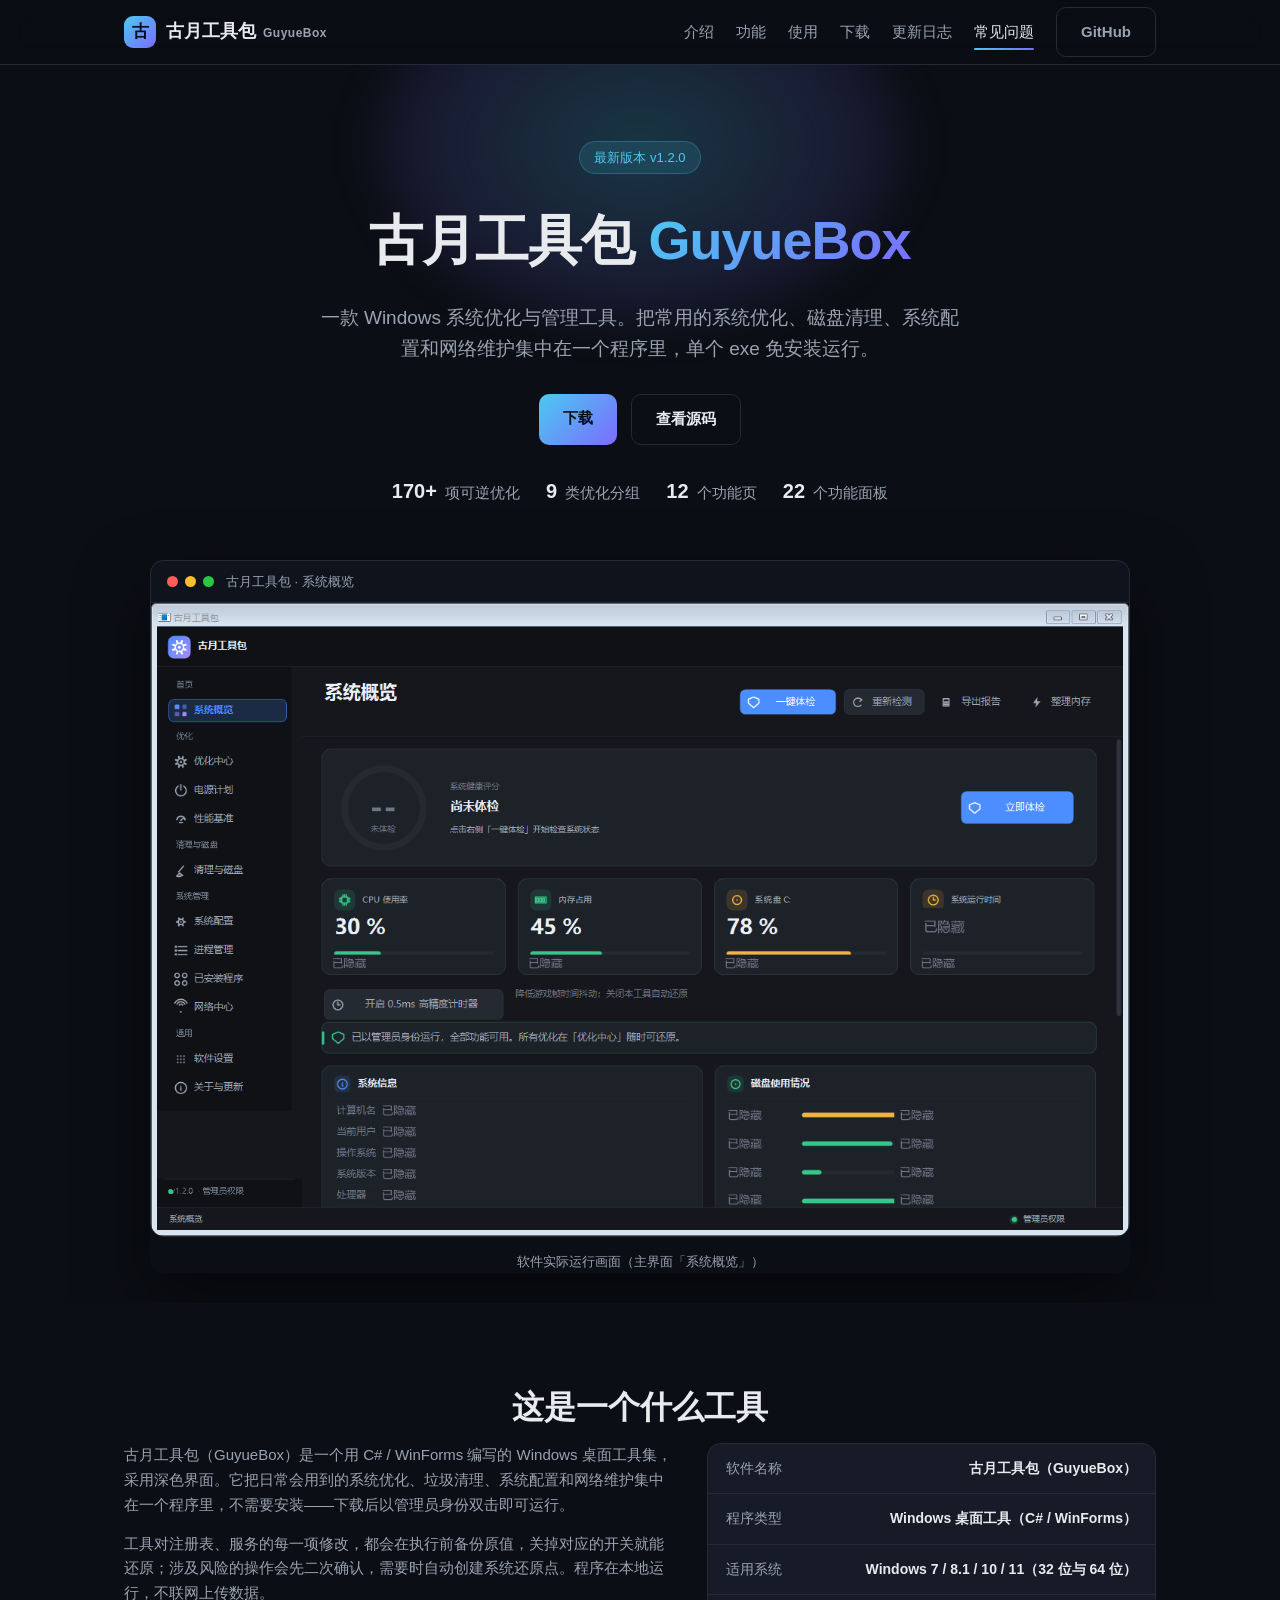
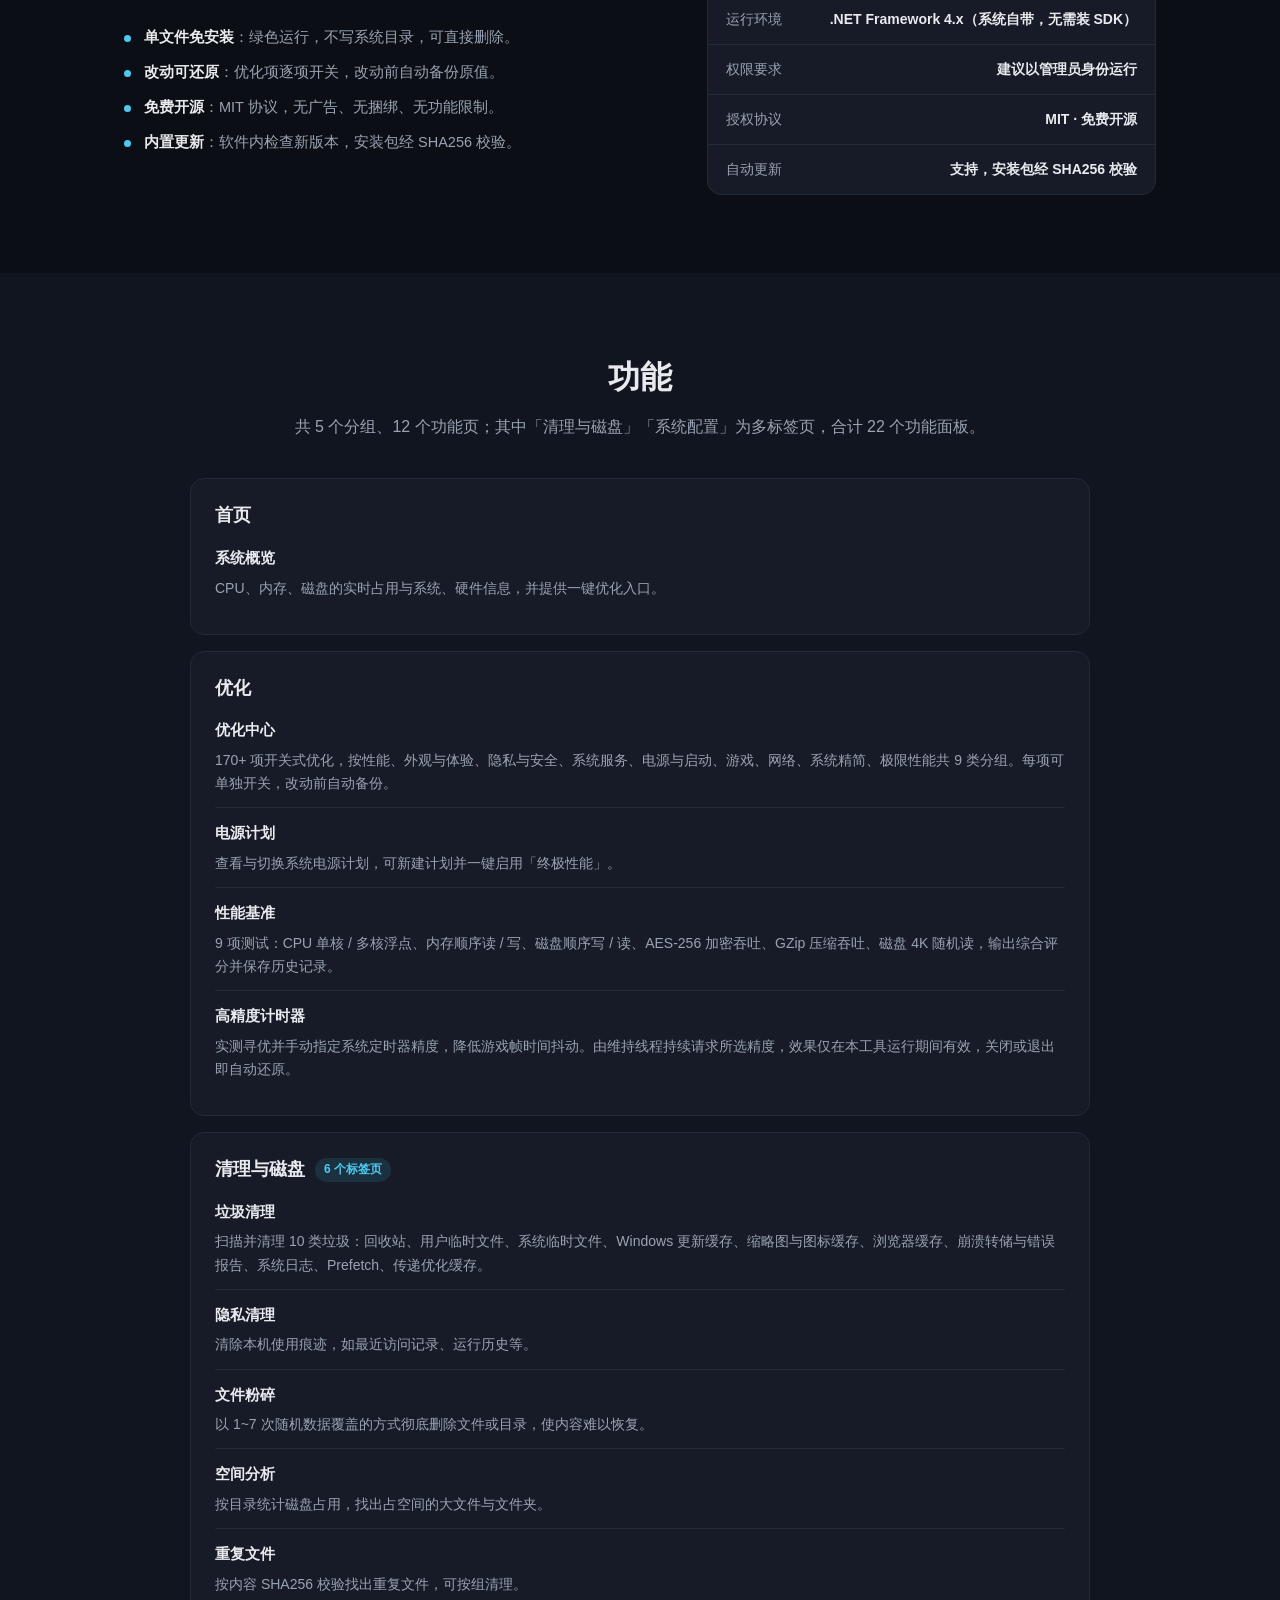
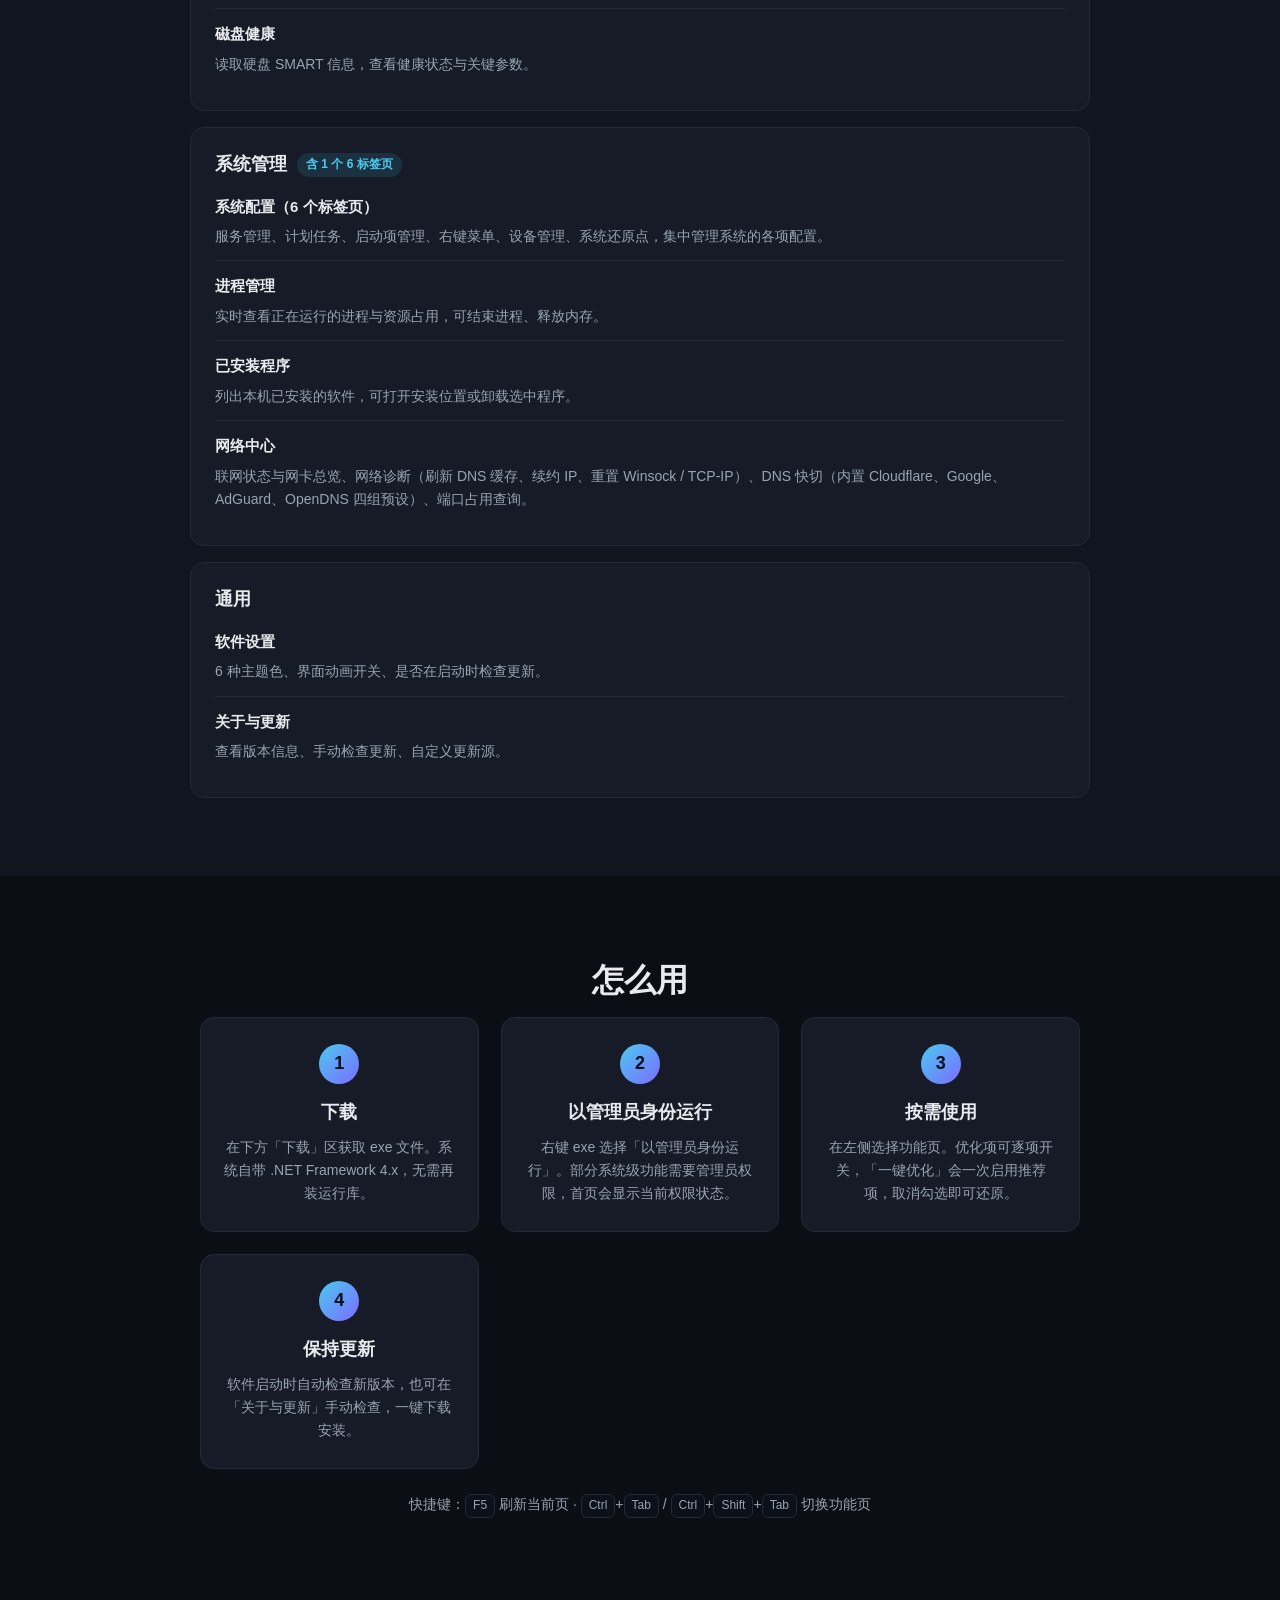
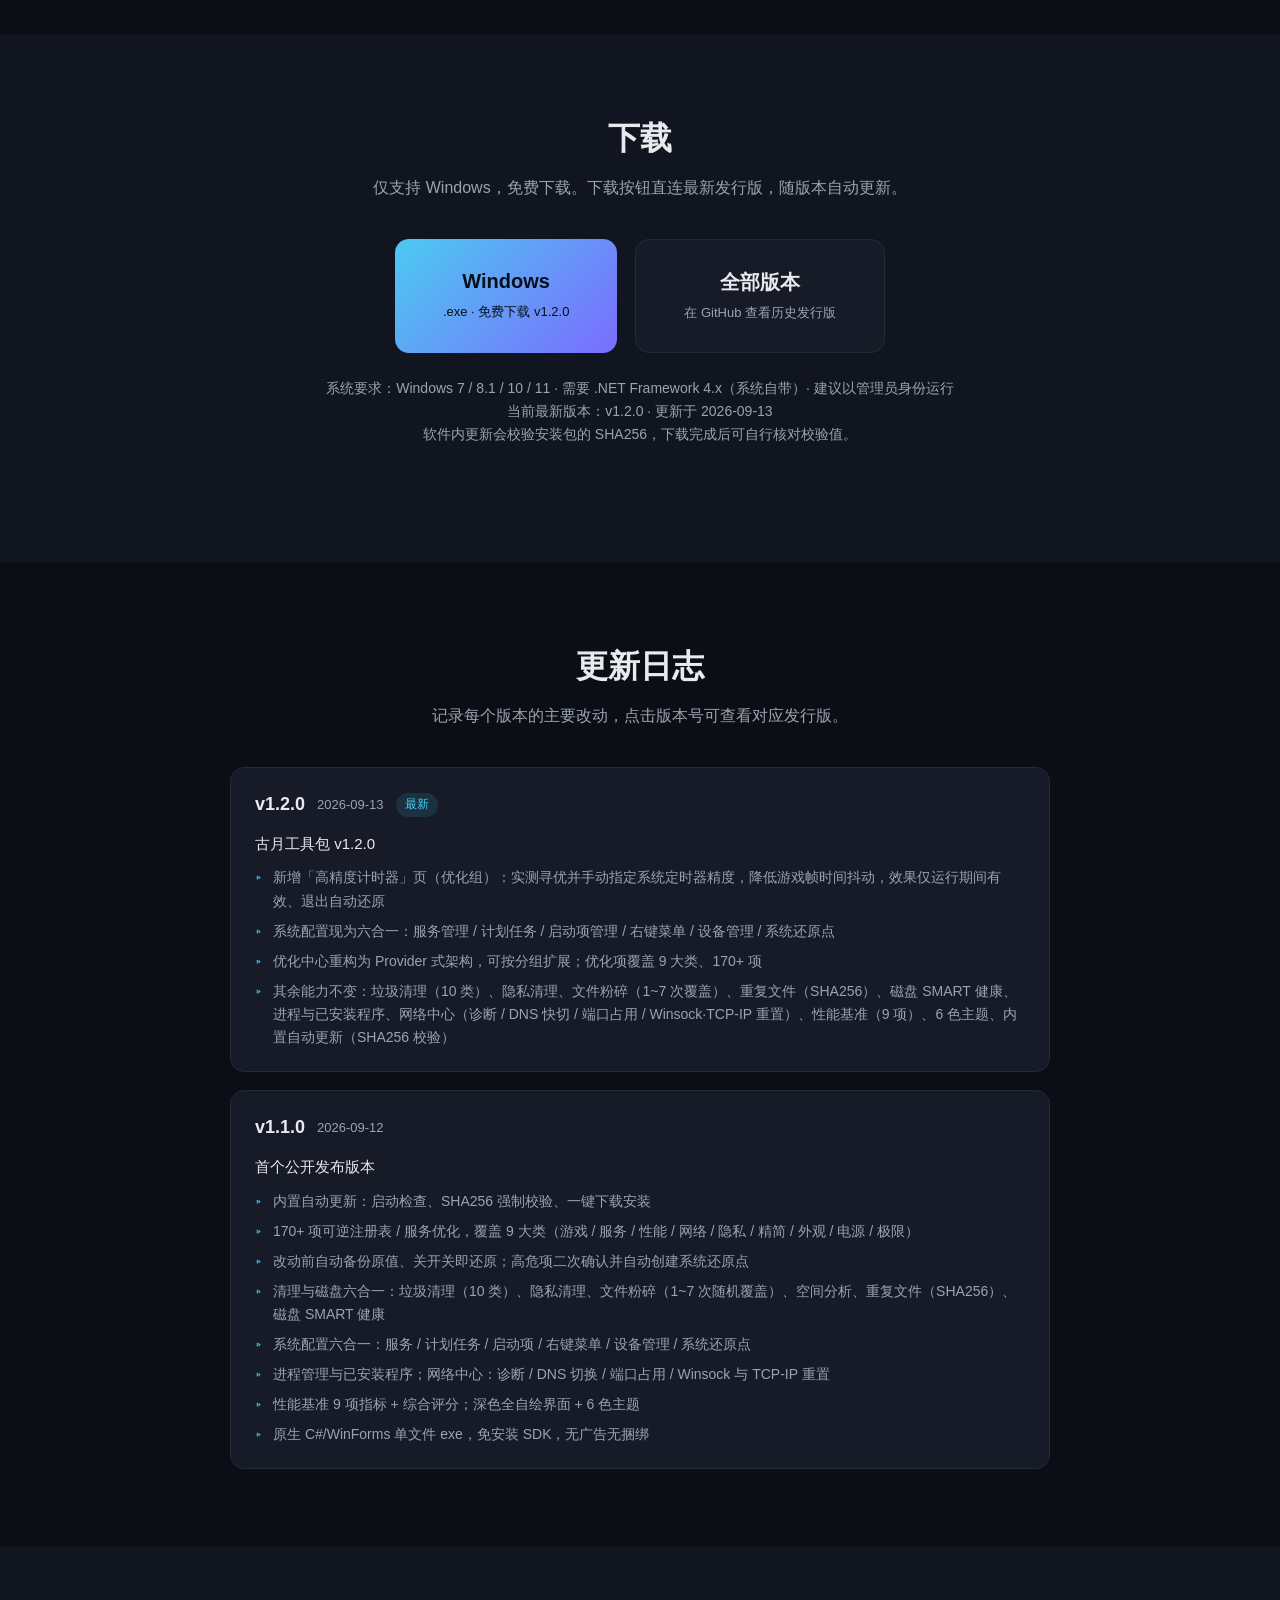
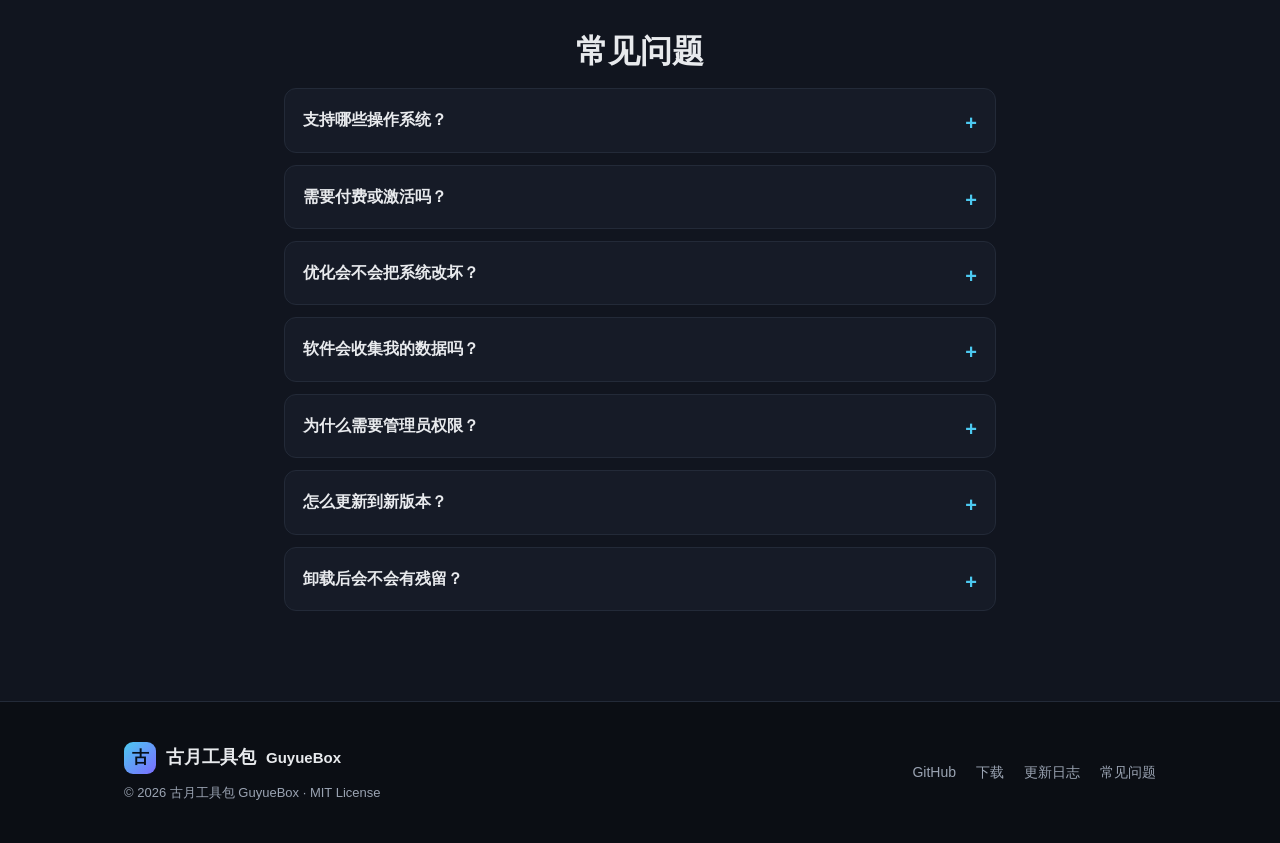
==== commit 75406cd3: "v1.2.0：官网同步（12 功能页、系统配置六合一、新增高精度计时器；update.json/changelog 升到 1.2.0）" ====
--- a/index.html
+++ b/index.html
@@ -78,7 +78,7 @@
       <div class="hero-stats">
         <span><b>170+</b> 项可逆优化</span>
         <span><b>9</b> 类优化分组</span>
-        <span><b>11</b> 个功能页</span>
+        <span><b>12</b> 个功能页</span>
         <span><b>22</b> 个功能面板</span>
       </div>
 
@@ -127,7 +127,7 @@
   <section class="section section-alt" id="features">
     <div class="container">
       <h2 class="section-title">功能</h2>
-      <p class="center-sub">共 5 个分组、11 个功能页；其中「清理与磁盘」「系统配置」为多标签页，合计 22 个功能面板。</p>
+      <p class="center-sub">共 5 个分组、12 个功能页；其中「清理与磁盘」「系统配置」为多标签页，合计 22 个功能面板。</p>
 
       <div class="feature-groups">
         <article class="fgroup">
@@ -152,6 +152,10 @@
             <span class="fpage-name">性能基准</span>
             <p>9 项测试：CPU 单核 / 多核浮点、内存顺序读 / 写、磁盘顺序写 / 读、AES-256 加密吞吐、GZip 压缩吞吐、磁盘 4K 随机读，输出综合评分并保存历史记录。</p>
           </div>
+          <div class="fpage">
+            <span class="fpage-name">高精度计时器</span>
+            <p>实测寻优并手动指定系统定时器精度，降低游戏帧时间抖动。由维持线程持续请求所选精度，效果仅在本工具运行期间有效，关闭或退出即自动还原。</p>
+          </div>
         </article>
 
         <article class="fgroup">
@@ -183,10 +187,10 @@
         </article>
 
         <article class="fgroup">
-          <h3>系统管理<span class="fgroup-tag">含 1 个 7 标签页</span></h3>
-          <div class="fpage">
-            <span class="fpage-name">系统配置（7 个标签页）</span>
-            <p>服务管理、计划任务、启动项管理、右键菜单、设备管理、系统还原点、系统维护，集中管理系统的各项配置。</p>
+          <h3>系统管理<span class="fgroup-tag">含 1 个 6 标签页</span></h3>
+          <div class="fpage">
+            <span class="fpage-name">系统配置（6 个标签页）</span>
+            <p>服务管理、计划任务、启动项管理、右键菜单、设备管理、系统还原点，集中管理系统的各项配置。</p>
           </div>
           <div class="fpage">
             <span class="fpage-name">进程管理</span>
--- a/assets/css/style.css
+++ b/assets/css/style.css
@@ -1,305 +1,305 @@
-:root {
-  --bg: #0b0e14;
-  --bg-alt: #11151f;
-  --fg: #e8eaed;
-  --muted: #9aa3b2;
-  --accent: #4cc9f0;
-  --accent-2: #7b6cff;
-  --card: #161b27;
-  --border: #232a38;
-  --radius: 14px;
-  --grad: linear-gradient(135deg, var(--accent), var(--accent-2));
-}
-
-* { box-sizing: border-box; margin: 0; padding: 0; }
-
-body {
-  font-family: -apple-system, BlinkMacSystemFont, "Segoe UI", "PingFang SC",
-    "Microsoft YaHei", Roboto, Helvetica, Arial, sans-serif;
-  background: var(--bg);
-  color: var(--fg);
-  line-height: 1.65;
-  -webkit-font-smoothing: antialiased;
-  scroll-behavior: smooth;
-}
-
-a { color: inherit; text-decoration: none; }
-kbd {
-  display: inline-block; padding: 1px 7px; border-radius: 6px;
-  background: #0c1018; border: 1px solid var(--border);
-  font-size: 12px; font-family: inherit; color: var(--muted);
-}
-
-.container { max-width: 1080px; margin: 0 auto; padding: 0 24px; }
-
-/* ===== 导航 ===== */
-.nav {
-  position: sticky; top: 0; z-index: 20;
-  background: rgba(11,14,20,.78);
-  backdrop-filter: blur(12px);
-  border-bottom: 1px solid var(--border);
-}
-.nav-inner { display: flex; align-items: center; justify-content: space-between; height: 64px; }
-.brand { font-weight: 700; font-size: 18px; display: flex; align-items: center; gap: 10px; }
-.logo-mark {
-  width: 32px; height: 32px; border-radius: 9px; background: var(--grad);
-  display: inline-flex; align-items: center; justify-content: center;
-  font-size: 17px; font-weight: 800; color: #07101a; flex: none;
-}
-.brand-name { display: flex; align-items: baseline; gap: 7px; }
-.brand-name small { font-size: 12px; color: var(--muted); font-weight: 600; letter-spacing: .5px; }
-.nav-links { display: flex; align-items: center; gap: 22px; }
-.nav-links a { color: var(--muted); font-size: 15px; transition: color .2s; }
-.nav-links a:hover { color: var(--fg); }
-
-/* ===== 按钮 ===== */
-.btn-primary, .btn-ghost {
-  display: inline-block; padding: 12px 24px; border-radius: 10px;
-  font-weight: 600; font-size: 15px; transition: transform .15s, opacity .2s, border-color .2s;
-}
-.btn-primary { background: var(--grad); color: #07101a; }
-.btn-primary:hover { transform: translateY(-2px); }
-.btn-ghost { border: 1px solid var(--border); color: var(--fg); }
-.btn-ghost:hover { border-color: var(--accent); color: var(--accent); }
-
-/* ===== 首屏 ===== */
-.hero { position: relative; padding: 76px 0 30px; text-align: center; overflow: hidden; }
-.hero-glow {
-  position: absolute; top: -180px; left: 50%; transform: translateX(-50%);
-  width: 760px; height: 520px; pointer-events: none;
-  background: radial-gradient(closest-side, rgba(76,201,240,.22), rgba(123,108,255,.12) 60%, transparent 75%);
-  filter: blur(20px);
-}
-.hero-inner { position: relative; display: flex; flex-direction: column; align-items: center; }
-.badge {
-  display: inline-block; padding: 5px 14px; border-radius: 999px;
-  background: rgba(76,201,240,.12); color: var(--accent);
-  font-size: 13px; margin-bottom: 22px; border: 1px solid rgba(76,201,240,.25);
-}
-.hero h1 { font-size: 54px; font-weight: 800; letter-spacing: -1px; }
-.grad {
-  background: var(--grad); -webkit-background-clip: text; background-clip: text;
-  -webkit-text-fill-color: transparent;
-}
-.tagline { color: var(--muted); font-size: 19px; max-width: 640px; margin: 16px 0 30px; }
-.cta { display: flex; gap: 14px; flex-wrap: wrap; justify-content: center; }
-.hero-stats {
-  display: flex; flex-wrap: wrap; gap: 26px; justify-content: center;
-  margin: 30px 0 6px; color: var(--muted); font-size: 15px;
-}
-.hero-stats b { color: var(--fg); font-size: 20px; margin-right: 4px; }
-
-/* ===== 真实界面截图（软件实际运行画面） ===== */
-.app-shot {
-  margin: 46px auto 0; width: 100%; max-width: 980px;
-  border-radius: 14px; box-shadow: 0 30px 70px rgba(0,0,0,.5);
-}
-.app-shot-bar {
-  display: flex; align-items: center; gap: 12px; height: 42px; padding: 0 16px;
-  background: #0e131c; border: 1px solid var(--border); border-bottom: none;
-  border-radius: 14px 14px 0 0;
-}
-.dots { display: flex; gap: 7px; }
-.dots i { width: 11px; height: 11px; border-radius: 50%; background: #2b3342; display: block; }
-.dots i:nth-child(1) { background: #ff5f57; }
-.dots i:nth-child(2) { background: #febc2e; }
-.dots i:nth-child(3) { background: #28c840; }
-.app-shot-title { font-size: 13px; color: var(--muted); }
-.app-shot img {
-  display: block; width: 100%; height: auto;
-  border: 1px solid var(--border); border-radius: 0 0 14px 14px; background: #0b0e14;
-}
-.app-shot figcaption { margin-top: 14px; font-size: 13px; color: var(--muted); text-align: center; }
-
-/* ===== 区块 ===== */
-.section { padding: 78px 0; }
-.section-alt { background: var(--bg-alt); }
-.section-title { text-align: center; font-size: 32px; font-weight: 700; margin-bottom: 10px; }
-.center-sub { text-align: center; color: var(--muted); margin-bottom: 38px; }
-.center-sub.small { font-size: 14px; margin-top: 24px; }
-
-/* ===== 介绍：文字 + 规格表 ===== */
-.about-grid { display: grid; grid-template-columns: 1.1fr .9fr; gap: 34px; align-items: start; }
-.about-text > p { color: var(--muted); font-size: 15px; margin-bottom: 14px; }
-.about-points { list-style: none; margin-top: 20px; display: flex; flex-direction: column; gap: 11px; }
-.about-points li { position: relative; padding-left: 20px; color: var(--muted); font-size: 14.5px; }
-.about-points li::before {
-  content: ""; position: absolute; left: 0; top: 9px;
-  width: 7px; height: 7px; border-radius: 50%; background: var(--accent);
-}
-.about-points b { color: var(--fg); font-weight: 600; }
-.spec { background: var(--card); border: 1px solid var(--border); border-radius: var(--radius); overflow: hidden; }
-.spec-row {
-  display: flex; justify-content: space-between; gap: 18px;
-  padding: 13px 18px; border-bottom: 1px solid var(--border); font-size: 14px;
-}
-.spec-row:last-child { border-bottom: none; }
-.spec-row span { color: var(--muted); flex: none; }
-.spec-row b { color: var(--fg); font-weight: 600; text-align: right; }
-
-/* ===== 功能分组 ===== */
-.feature-groups { display: flex; flex-direction: column; gap: 16px; max-width: 900px; margin: 0 auto; }
-.fgroup {
-  background: var(--card); border: 1px solid var(--border);
-  border-radius: var(--radius); padding: 22px 24px;
-}
-.fgroup > h3 { font-size: 18px; margin-bottom: 14px; display: flex; align-items: center; gap: 10px; }
-.fgroup-tag {
-  font-size: 12px; font-weight: 600; color: var(--accent);
-  background: rgba(76,201,240,.12); padding: 2px 9px; border-radius: 999px;
-}
-.fpage { padding: 12px 0; border-top: 1px solid var(--border); }
-.fpage:first-of-type { border-top: none; padding-top: 0; }
-.fpage-name { display: inline-block; font-size: 15px; font-weight: 600; color: var(--fg); margin-bottom: 6px; }
-.fpage p { color: var(--muted); font-size: 14px; }
-
-/* ===== 使用步骤 ===== */
-.steps { display: grid; grid-template-columns: repeat(3, 1fr); gap: 22px; max-width: 880px; margin: 0 auto; }
-.step {
-  background: var(--card); border: 1px solid var(--border); border-radius: var(--radius);
-  padding: 26px 22px; text-align: center;
-}
-.step-num {
-  width: 40px; height: 40px; border-radius: 50%; background: var(--grad); color: #07101a;
-  font-weight: 800; font-size: 18px; display: inline-flex; align-items: center; justify-content: center; margin-bottom: 14px;
-}
-.step h4 { font-size: 18px; margin-bottom: 8px; }
-.step p { color: var(--muted); font-size: 14px; }
-
-/* ===== 下载 ===== */
-.download-grid { display: flex; justify-content: center; flex-wrap: wrap; gap: 18px; max-width: 720px; margin: 0 auto; }
-.dl-card {
-  background: var(--card); border: 1px solid var(--border); border-radius: var(--radius);
-  padding: 26px 48px; text-align: center; transition: transform .2s, border-color .2s;
-}
-.dl-card:hover { transform: translateY(-4px); border-color: var(--accent); }
-.dl-os { display: block; font-size: 20px; font-weight: 700; }
-.dl-ext { color: var(--muted); font-size: 13px; }
-
-/* ===== FAQ ===== */
-.faq-wrap { max-width: 760px; }
-.faq {
-  background: var(--card); border: 1px solid var(--border); border-radius: 12px;
-  padding: 4px 18px; margin-bottom: 12px;
-}
-.faq summary {
-  cursor: pointer; padding: 14px 0; font-weight: 600; font-size: 16px;
-  list-style: none; position: relative; padding-right: 24px;
-}
-.faq summary::-webkit-details-marker { display: none; }
-.faq summary::after { content: "+"; position: absolute; right: 0; top: 14px; color: var(--accent); font-size: 20px; }
-.faq[open] summary::after { content: "−"; }
-.faq p { color: var(--muted); font-size: 14.5px; padding: 0 0 16px; }
-
-/* ===== 页脚 ===== */
-.footer { border-top: 1px solid var(--border); padding: 40px 0; }
-.footer-inner { display: flex; justify-content: space-between; align-items: center; flex-wrap: wrap; gap: 16px; }
-.footer-note { color: var(--muted); font-size: 13px; margin-top: 8px; }
-.footer-links { display: flex; gap: 20px; }
-.footer-links a { color: var(--muted); font-size: 14px; }
-.footer-links a:hover { color: var(--fg); }
-
-/* ===== 响应式 ===== */
-@media (max-width: 900px) {
-  .about-grid { grid-template-columns: 1fr; gap: 24px; }
-  .steps { grid-template-columns: repeat(2, 1fr); }
-}
-@media (max-width: 620px) {
-  .steps { grid-template-columns: 1fr; }
-  .nav-links { gap: 13px; font-size: 14px; }
-  .hero h1 { font-size: 36px; }
-  .tagline { font-size: 16px; }
-  .app-shot { margin-top: 32px; }
-  .app-shot figcaption { font-size: 12px; }
-  .spec-row { flex-direction: column; gap: 4px; }
-  .spec-row b { text-align: left; }
-  .fgroup { padding: 18px 16px; }
-}
-
-/* ===== 滚动入场动画 ===== */
-.reveal { opacity: 0; transform: translateY(24px); transition: opacity .7s ease, transform .7s ease; }
-.reveal.visible { opacity: 1; transform: none; }
-@media (prefers-reduced-motion: reduce) {
-  .reveal { opacity: 1 !important; transform: none !important; transition: none; }
-  .hero .badge, .hero h1, .hero .tagline, .hero .cta,
-  .hero .hero-stats, .hero .app-shot { animation: none !important; }
-}
-/* 首屏分级渐入 */
-.hero .badge     { animation: fadeUp .7s .05s both; }
-.hero h1         { animation: fadeUp .7s .15s both; }
-.hero .tagline   { animation: fadeUp .7s .25s both; }
-.hero .cta       { animation: fadeUp .7s .35s both; }
-.hero .hero-stats{ animation: fadeUp .7s .45s both; }
-.hero .app-shot  { animation: fadeUp .9s .55s both; }
-@keyframes fadeUp { from { opacity: 0; transform: translateY(24px); } to { opacity: 1; transform: none; } }
-
-/* ===== 下载主按钮 ===== */
-.dl-card.primary { background: var(--grad); border: none; }
-.dl-card.primary .dl-os, .dl-card.primary .dl-ext { color: #07101a; }
-.dl-card.primary:hover { transform: translateY(-4px); box-shadow: 0 14px 30px rgba(76,201,240,.25); }
-
-/* ===== 更新日志 ===== */
-.changelog-list { max-width: 820px; margin: 0 auto; display: flex; flex-direction: column; gap: 18px; }
-.changelog-item { background: var(--card); border: 1px solid var(--border); border-radius: var(--radius); padding: 22px 24px; text-align: left; transition: border-color .2s; }
-.changelog-item:hover { border-color: var(--accent); }
-.cl-head { display: flex; align-items: center; gap: 12px; margin-bottom: 12px; flex-wrap: wrap; }
-.cl-ver { font-size: 18px; font-weight: 800; color: var(--fg); }
-.cl-ver a { color: inherit; }
-.cl-date { font-size: 13px; color: var(--muted); }
-.cl-tag { font-size: 12px; color: var(--accent); background: rgba(76,201,240,.12); padding: 2px 9px; border-radius: 999px; }
-.cl-title { font-size: 15px; color: var(--fg); margin-bottom: 10px; }
-.cl-items { list-style: none; display: flex; flex-direction: column; gap: 7px; }
-.cl-items li { font-size: 14px; color: var(--muted); padding-left: 18px; position: relative; }
-.cl-items li::before { content: "▹"; position: absolute; left: 0; color: var(--accent); }
-
-/* ===== 导航当前区块高亮 ===== */
-.nav-links a { position: relative; }
-.nav-links a.active { color: var(--fg); }
-.nav-links a.active::after {
-  content: ""; position: absolute; left: 0; right: 0; bottom: -6px;
-  height: 2px; border-radius: 2px; background: var(--grad);
-}
-
-/* ===== 汉堡菜单按钮 ===== */
-.nav-toggle {
-  display: none; width: 42px; height: 42px; border-radius: 10px;
-  background: transparent; border: 1px solid var(--border); cursor: pointer;
-  flex-direction: column; align-items: center; justify-content: center; gap: 5px;
-}
-.nav-toggle span {
-  display: block; width: 20px; height: 2px; border-radius: 2px;
-  background: var(--fg); transition: transform .25s, opacity .2s;
-}
-.nav-toggle[aria-expanded="true"] span:nth-child(1) { transform: translateY(7px) rotate(45deg); }
-.nav-toggle[aria-expanded="true"] span:nth-child(2) { opacity: 0; }
-.nav-toggle[aria-expanded="true"] span:nth-child(3) { transform: translateY(-7px) rotate(-45deg); }
-
-/* ===== 返回顶部 ===== */
-.to-top {
-  position: fixed; right: 22px; bottom: 22px; z-index: 30;
-  width: 46px; height: 46px; border-radius: 50%; border: 1px solid var(--border);
-  background: var(--card); color: var(--fg); font-size: 20px; cursor: pointer;
-  opacity: 0; visibility: hidden; transform: translateY(10px);
-  transition: opacity .25s, transform .25s, border-color .2s, visibility .25s;
-  box-shadow: 0 10px 30px rgba(0,0,0,.4);
-}
-.to-top.show { opacity: 1; visibility: visible; transform: none; }
-.to-top:hover { border-color: var(--accent); color: var(--accent); }
-
-/* ===== 移动端导航折叠 ===== */
-@media (max-width: 820px) {
-  .nav-toggle { display: inline-flex; }
-  .nav-links {
-    position: absolute; top: 64px; left: 0; right: 0;
-    flex-direction: column; align-items: stretch; gap: 0;
-    background: rgba(11,14,20,.98); -webkit-backdrop-filter: blur(12px); backdrop-filter: blur(12px);
-    border-bottom: 1px solid var(--border);
-    padding: 8px 24px 16px;
-    max-height: 0; overflow: hidden; opacity: 0; pointer-events: none;
-    transition: max-height .28s ease, opacity .2s ease;
-  }
-  .nav-links.open { max-height: 460px; opacity: 1; pointer-events: auto; }
-  .nav-links a { padding: 12px 0; font-size: 15px; border-bottom: 1px solid var(--border); color: var(--fg); }
-  .nav-links a:last-child { border-bottom: none; margin-top: 10px; }
-  .nav-links a.active::after { display: none; }
-}
+:root {
+  --bg: #0b0e14;
+  --bg-alt: #11151f;
+  --fg: #e8eaed;
+  --muted: #9aa3b2;
+  --accent: #4cc9f0;
+  --accent-2: #7b6cff;
+  --card: #161b27;
+  --border: #232a38;
+  --radius: 14px;
+  --grad: linear-gradient(135deg, var(--accent), var(--accent-2));
+}
+
+* { box-sizing: border-box; margin: 0; padding: 0; }
+
+body {
+  font-family: -apple-system, BlinkMacSystemFont, "Segoe UI", "PingFang SC",
+    "Microsoft YaHei", Roboto, Helvetica, Arial, sans-serif;
+  background: var(--bg);
+  color: var(--fg);
+  line-height: 1.65;
+  -webkit-font-smoothing: antialiased;
+  scroll-behavior: smooth;
+}
+
+a { color: inherit; text-decoration: none; }
+kbd {
+  display: inline-block; padding: 1px 7px; border-radius: 6px;
+  background: #0c1018; border: 1px solid var(--border);
+  font-size: 12px; font-family: inherit; color: var(--muted);
+}
+
+.container { max-width: 1080px; margin: 0 auto; padding: 0 24px; }
+
+/* ===== 导航 ===== */
+.nav {
+  position: sticky; top: 0; z-index: 20;
+  background: rgba(11,14,20,.78);
+  backdrop-filter: blur(12px);
+  border-bottom: 1px solid var(--border);
+}
+.nav-inner { display: flex; align-items: center; justify-content: space-between; height: 64px; }
+.brand { font-weight: 700; font-size: 18px; display: flex; align-items: center; gap: 10px; }
+.logo-mark {
+  width: 32px; height: 32px; border-radius: 9px; background: var(--grad);
+  display: inline-flex; align-items: center; justify-content: center;
+  font-size: 17px; font-weight: 800; color: #07101a; flex: none;
+}
+.brand-name { display: flex; align-items: baseline; gap: 7px; }
+.brand-name small { font-size: 12px; color: var(--muted); font-weight: 600; letter-spacing: .5px; }
+.nav-links { display: flex; align-items: center; gap: 22px; }
+.nav-links a { color: var(--muted); font-size: 15px; transition: color .2s; }
+.nav-links a:hover { color: var(--fg); }
+
+/* ===== 按钮 ===== */
+.btn-primary, .btn-ghost {
+  display: inline-block; padding: 12px 24px; border-radius: 10px;
+  font-weight: 600; font-size: 15px; transition: transform .15s, opacity .2s, border-color .2s;
+}
+.btn-primary { background: var(--grad); color: #07101a; }
+.btn-primary:hover { transform: translateY(-2px); }
+.btn-ghost { border: 1px solid var(--border); color: var(--fg); }
+.btn-ghost:hover { border-color: var(--accent); color: var(--accent); }
+
+/* ===== 首屏 ===== */
+.hero { position: relative; padding: 76px 0 30px; text-align: center; overflow: hidden; }
+.hero-glow {
+  position: absolute; top: -180px; left: 50%; transform: translateX(-50%);
+  width: 760px; height: 520px; pointer-events: none;
+  background: radial-gradient(closest-side, rgba(76,201,240,.22), rgba(123,108,255,.12) 60%, transparent 75%);
+  filter: blur(20px);
+}
+.hero-inner { position: relative; display: flex; flex-direction: column; align-items: center; }
+.badge {
+  display: inline-block; padding: 5px 14px; border-radius: 999px;
+  background: rgba(76,201,240,.12); color: var(--accent);
+  font-size: 13px; margin-bottom: 22px; border: 1px solid rgba(76,201,240,.25);
+}
+.hero h1 { font-size: 54px; font-weight: 800; letter-spacing: -1px; }
+.grad {
+  background: var(--grad); -webkit-background-clip: text; background-clip: text;
+  -webkit-text-fill-color: transparent;
+}
+.tagline { color: var(--muted); font-size: 19px; max-width: 640px; margin: 16px 0 30px; }
+.cta { display: flex; gap: 14px; flex-wrap: wrap; justify-content: center; }
+.hero-stats {
+  display: flex; flex-wrap: wrap; gap: 26px; justify-content: center;
+  margin: 30px 0 6px; color: var(--muted); font-size: 15px;
+}
+.hero-stats b { color: var(--fg); font-size: 20px; margin-right: 4px; }
+
+/* ===== 真实界面截图（软件实际运行画面） ===== */
+.app-shot {
+  margin: 46px auto 0; width: 100%; max-width: 980px;
+  border-radius: 14px; box-shadow: 0 30px 70px rgba(0,0,0,.5);
+}
+.app-shot-bar {
+  display: flex; align-items: center; gap: 12px; height: 42px; padding: 0 16px;
+  background: #0e131c; border: 1px solid var(--border); border-bottom: none;
+  border-radius: 14px 14px 0 0;
+}
+.dots { display: flex; gap: 7px; }
+.dots i { width: 11px; height: 11px; border-radius: 50%; background: #2b3342; display: block; }
+.dots i:nth-child(1) { background: #ff5f57; }
+.dots i:nth-child(2) { background: #febc2e; }
+.dots i:nth-child(3) { background: #28c840; }
+.app-shot-title { font-size: 13px; color: var(--muted); }
+.app-shot img {
+  display: block; width: 100%; height: auto;
+  border: 1px solid var(--border); border-radius: 0 0 14px 14px; background: #0b0e14;
+}
+.app-shot figcaption { margin-top: 14px; font-size: 13px; color: var(--muted); text-align: center; }
+
+/* ===== 区块 ===== */
+.section { padding: 78px 0; }
+.section-alt { background: var(--bg-alt); }
+.section-title { text-align: center; font-size: 32px; font-weight: 700; margin-bottom: 10px; }
+.center-sub { text-align: center; color: var(--muted); margin-bottom: 38px; }
+.center-sub.small { font-size: 14px; margin-top: 24px; }
+
+/* ===== 介绍：文字 + 规格表 ===== */
+.about-grid { display: grid; grid-template-columns: 1.1fr .9fr; gap: 34px; align-items: start; }
+.about-text > p { color: var(--muted); font-size: 15px; margin-bottom: 14px; }
+.about-points { list-style: none; margin-top: 20px; display: flex; flex-direction: column; gap: 11px; }
+.about-points li { position: relative; padding-left: 20px; color: var(--muted); font-size: 14.5px; }
+.about-points li::before {
+  content: ""; position: absolute; left: 0; top: 9px;
+  width: 7px; height: 7px; border-radius: 50%; background: var(--accent);
+}
+.about-points b { color: var(--fg); font-weight: 600; }
+.spec { background: var(--card); border: 1px solid var(--border); border-radius: var(--radius); overflow: hidden; }
+.spec-row {
+  display: flex; justify-content: space-between; gap: 18px;
+  padding: 13px 18px; border-bottom: 1px solid var(--border); font-size: 14px;
+}
+.spec-row:last-child { border-bottom: none; }
+.spec-row span { color: var(--muted); flex: none; }
+.spec-row b { color: var(--fg); font-weight: 600; text-align: right; }
+
+/* ===== 功能分组 ===== */
+.feature-groups { display: flex; flex-direction: column; gap: 16px; max-width: 900px; margin: 0 auto; }
+.fgroup {
+  background: var(--card); border: 1px solid var(--border);
+  border-radius: var(--radius); padding: 22px 24px;
+}
+.fgroup > h3 { font-size: 18px; margin-bottom: 14px; display: flex; align-items: center; gap: 10px; }
+.fgroup-tag {
+  font-size: 12px; font-weight: 600; color: var(--accent);
+  background: rgba(76,201,240,.12); padding: 2px 9px; border-radius: 999px;
+}
+.fpage { padding: 12px 0; border-top: 1px solid var(--border); }
+.fpage:first-of-type { border-top: none; padding-top: 0; }
+.fpage-name { display: inline-block; font-size: 15px; font-weight: 600; color: var(--fg); margin-bottom: 6px; }
+.fpage p { color: var(--muted); font-size: 14px; }
+
+/* ===== 使用步骤 ===== */
+.steps { display: grid; grid-template-columns: repeat(3, 1fr); gap: 22px; max-width: 880px; margin: 0 auto; }
+.step {
+  background: var(--card); border: 1px solid var(--border); border-radius: var(--radius);
+  padding: 26px 22px; text-align: center;
+}
+.step-num {
+  width: 40px; height: 40px; border-radius: 50%; background: var(--grad); color: #07101a;
+  font-weight: 800; font-size: 18px; display: inline-flex; align-items: center; justify-content: center; margin-bottom: 14px;
+}
+.step h4 { font-size: 18px; margin-bottom: 8px; }
+.step p { color: var(--muted); font-size: 14px; }
+
+/* ===== 下载 ===== */
+.download-grid { display: flex; justify-content: center; flex-wrap: wrap; gap: 18px; max-width: 720px; margin: 0 auto; }
+.dl-card {
+  background: var(--card); border: 1px solid var(--border); border-radius: var(--radius);
+  padding: 26px 48px; text-align: center; transition: transform .2s, border-color .2s;
+}
+.dl-card:hover { transform: translateY(-4px); border-color: var(--accent); }
+.dl-os { display: block; font-size: 20px; font-weight: 700; }
+.dl-ext { color: var(--muted); font-size: 13px; }
+
+/* ===== FAQ ===== */
+.faq-wrap { max-width: 760px; }
+.faq {
+  background: var(--card); border: 1px solid var(--border); border-radius: 12px;
+  padding: 4px 18px; margin-bottom: 12px;
+}
+.faq summary {
+  cursor: pointer; padding: 14px 0; font-weight: 600; font-size: 16px;
+  list-style: none; position: relative; padding-right: 24px;
+}
+.faq summary::-webkit-details-marker { display: none; }
+.faq summary::after { content: "+"; position: absolute; right: 0; top: 14px; color: var(--accent); font-size: 20px; }
+.faq[open] summary::after { content: "−"; }
+.faq p { color: var(--muted); font-size: 14.5px; padding: 0 0 16px; }
+
+/* ===== 页脚 ===== */
+.footer { border-top: 1px solid var(--border); padding: 40px 0; }
+.footer-inner { display: flex; justify-content: space-between; align-items: center; flex-wrap: wrap; gap: 16px; }
+.footer-note { color: var(--muted); font-size: 13px; margin-top: 8px; }
+.footer-links { display: flex; gap: 20px; }
+.footer-links a { color: var(--muted); font-size: 14px; }
+.footer-links a:hover { color: var(--fg); }
+
+/* ===== 响应式 ===== */
+@media (max-width: 900px) {
+  .about-grid { grid-template-columns: 1fr; gap: 24px; }
+  .steps { grid-template-columns: repeat(2, 1fr); }
+}
+@media (max-width: 620px) {
+  .steps { grid-template-columns: 1fr; }
+  .nav-links { gap: 13px; font-size: 14px; }
+  .hero h1 { font-size: 36px; }
+  .tagline { font-size: 16px; }
+  .app-shot { margin-top: 32px; }
+  .app-shot figcaption { font-size: 12px; }
+  .spec-row { flex-direction: column; gap: 4px; }
+  .spec-row b { text-align: left; }
+  .fgroup { padding: 18px 16px; }
+}
+
+/* ===== 滚动入场动画 ===== */
+.reveal { opacity: 0; transform: translateY(24px); transition: opacity .7s ease, transform .7s ease; }
+.reveal.visible { opacity: 1; transform: none; }
+@media (prefers-reduced-motion: reduce) {
+  .reveal { opacity: 1 !important; transform: none !important; transition: none; }
+  .hero .badge, .hero h1, .hero .tagline, .hero .cta,
+  .hero .hero-stats, .hero .app-shot { animation: none !important; }
+}
+/* 首屏分级渐入 */
+.hero .badge     { animation: fadeUp .7s .05s both; }
+.hero h1         { animation: fadeUp .7s .15s both; }
+.hero .tagline   { animation: fadeUp .7s .25s both; }
+.hero .cta       { animation: fadeUp .7s .35s both; }
+.hero .hero-stats{ animation: fadeUp .7s .45s both; }
+.hero .app-shot  { animation: fadeUp .9s .55s both; }
+@keyframes fadeUp { from { opacity: 0; transform: translateY(24px); } to { opacity: 1; transform: none; } }
+
+/* ===== 下载主按钮 ===== */
+.dl-card.primary { background: var(--grad); border: none; }
+.dl-card.primary .dl-os, .dl-card.primary .dl-ext { color: #07101a; }
+.dl-card.primary:hover { transform: translateY(-4px); box-shadow: 0 14px 30px rgba(76,201,240,.25); }
+
+/* ===== 更新日志 ===== */
+.changelog-list { max-width: 820px; margin: 0 auto; display: flex; flex-direction: column; gap: 18px; }
+.changelog-item { background: var(--card); border: 1px solid var(--border); border-radius: var(--radius); padding: 22px 24px; text-align: left; transition: border-color .2s; }
+.changelog-item:hover { border-color: var(--accent); }
+.cl-head { display: flex; align-items: center; gap: 12px; margin-bottom: 12px; flex-wrap: wrap; }
+.cl-ver { font-size: 18px; font-weight: 800; color: var(--fg); }
+.cl-ver a { color: inherit; }
+.cl-date { font-size: 13px; color: var(--muted); }
+.cl-tag { font-size: 12px; color: var(--accent); background: rgba(76,201,240,.12); padding: 2px 9px; border-radius: 999px; }
+.cl-title { font-size: 15px; color: var(--fg); margin-bottom: 10px; }
+.cl-items { list-style: none; display: flex; flex-direction: column; gap: 7px; }
+.cl-items li { font-size: 14px; color: var(--muted); padding-left: 18px; position: relative; }
+.cl-items li::before { content: "▹"; position: absolute; left: 0; color: var(--accent); }
+
+/* ===== 导航当前区块高亮 ===== */
+.nav-links a { position: relative; }
+.nav-links a.active { color: var(--fg); }
+.nav-links a.active::after {
+  content: ""; position: absolute; left: 0; right: 0; bottom: -6px;
+  height: 2px; border-radius: 2px; background: var(--grad);
+}
+
+/* ===== 汉堡菜单按钮 ===== */
+.nav-toggle {
+  display: none; width: 42px; height: 42px; border-radius: 10px;
+  background: transparent; border: 1px solid var(--border); cursor: pointer;
+  flex-direction: column; align-items: center; justify-content: center; gap: 5px;
+}
+.nav-toggle span {
+  display: block; width: 20px; height: 2px; border-radius: 2px;
+  background: var(--fg); transition: transform .25s, opacity .2s;
+}
+.nav-toggle[aria-expanded="true"] span:nth-child(1) { transform: translateY(7px) rotate(45deg); }
+.nav-toggle[aria-expanded="true"] span:nth-child(2) { opacity: 0; }
+.nav-toggle[aria-expanded="true"] span:nth-child(3) { transform: translateY(-7px) rotate(-45deg); }
+
+/* ===== 返回顶部 ===== */
+.to-top {
+  position: fixed; right: 22px; bottom: 22px; z-index: 30;
+  width: 46px; height: 46px; border-radius: 50%; border: 1px solid var(--border);
+  background: var(--card); color: var(--fg); font-size: 20px; cursor: pointer;
+  opacity: 0; visibility: hidden; transform: translateY(10px);
+  transition: opacity .25s, transform .25s, border-color .2s, visibility .25s;
+  box-shadow: 0 10px 30px rgba(0,0,0,.4);
+}
+.to-top.show { opacity: 1; visibility: visible; transform: none; }
+.to-top:hover { border-color: var(--accent); color: var(--accent); }
+
+/* ===== 移动端导航折叠 ===== */
+@media (max-width: 820px) {
+  .nav-toggle { display: inline-flex; }
+  .nav-links {
+    position: absolute; top: 64px; left: 0; right: 0;
+    flex-direction: column; align-items: stretch; gap: 0;
+    background: rgba(11,14,20,.98); -webkit-backdrop-filter: blur(12px); backdrop-filter: blur(12px);
+    border-bottom: 1px solid var(--border);
+    padding: 8px 24px 16px;
+    max-height: 0; overflow: hidden; opacity: 0; pointer-events: none;
+    transition: max-height .28s ease, opacity .2s ease;
+  }
+  .nav-links.open { max-height: 460px; opacity: 1; pointer-events: auto; }
+  .nav-links a { padding: 12px 0; font-size: 15px; border-bottom: 1px solid var(--border); color: var(--fg); }
+  .nav-links a:last-child { border-bottom: none; margin-top: 10px; }
+  .nav-links a.active::after { display: none; }
+}
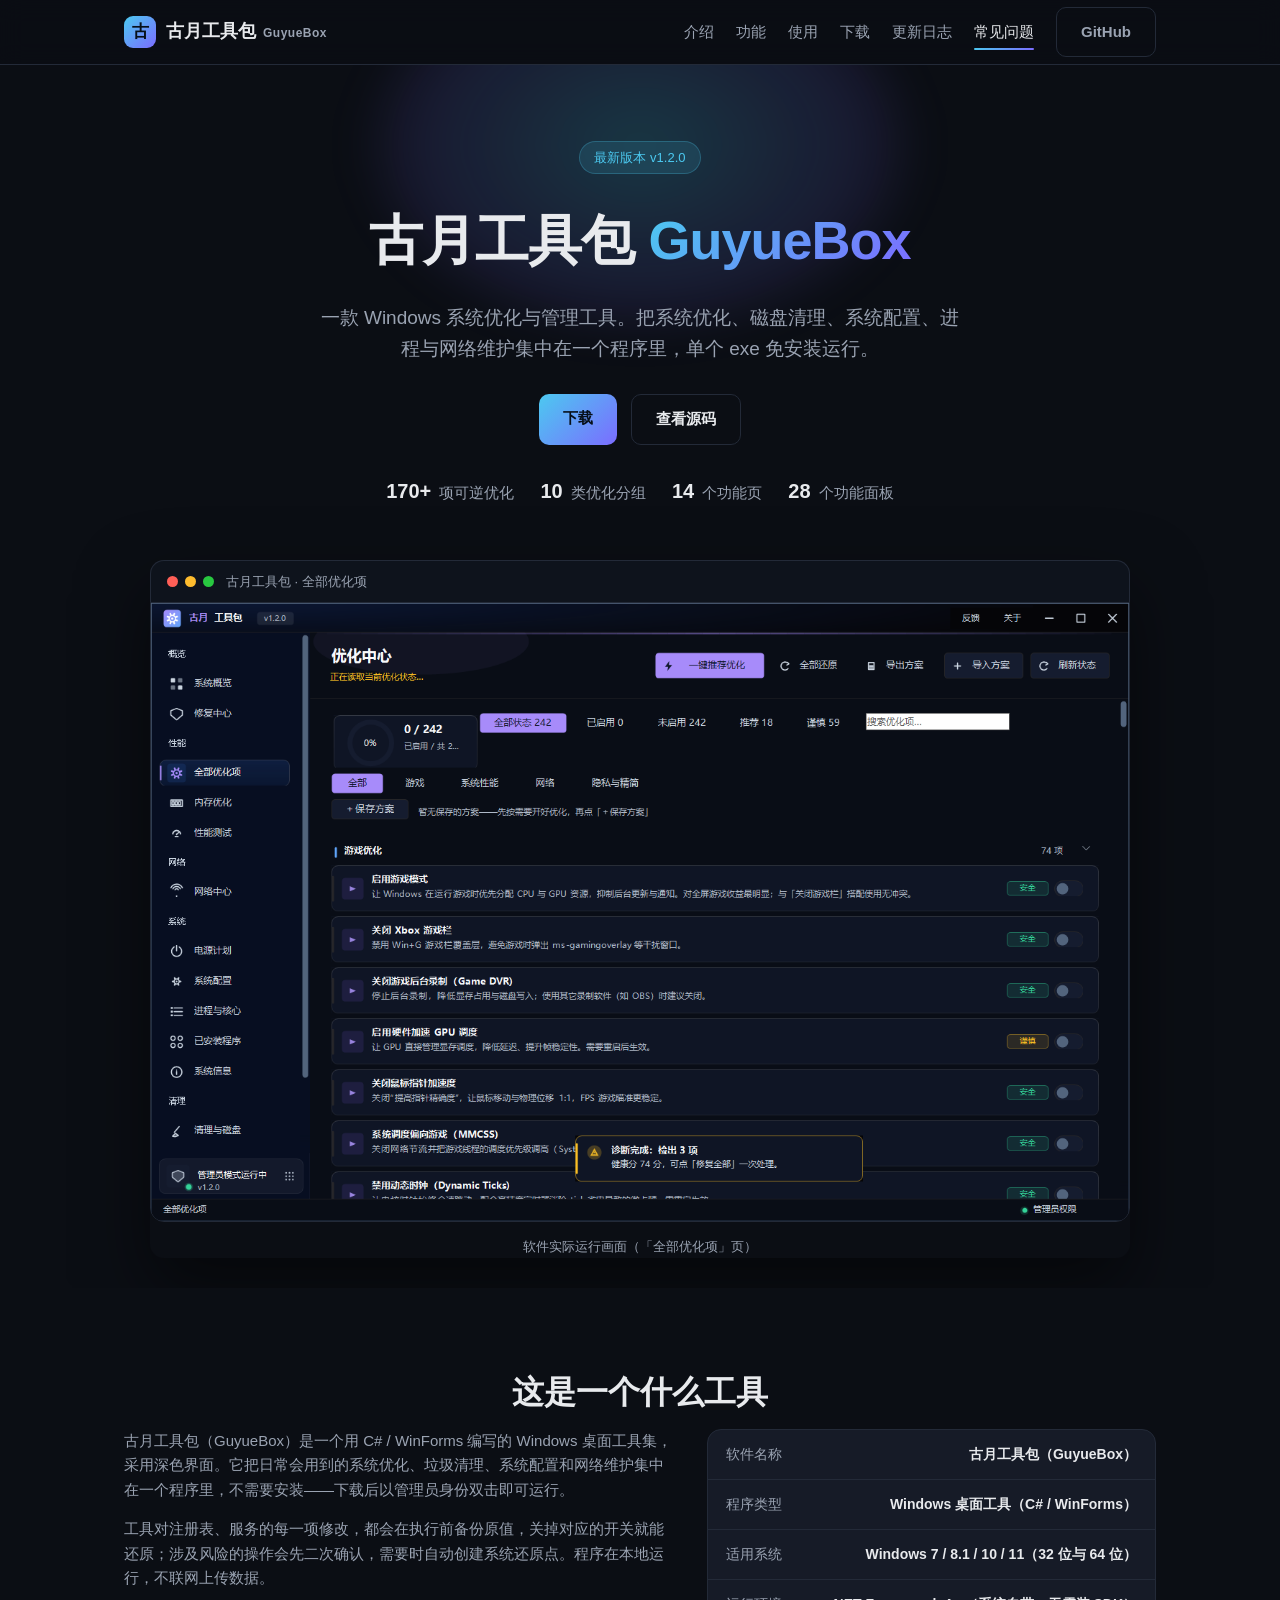
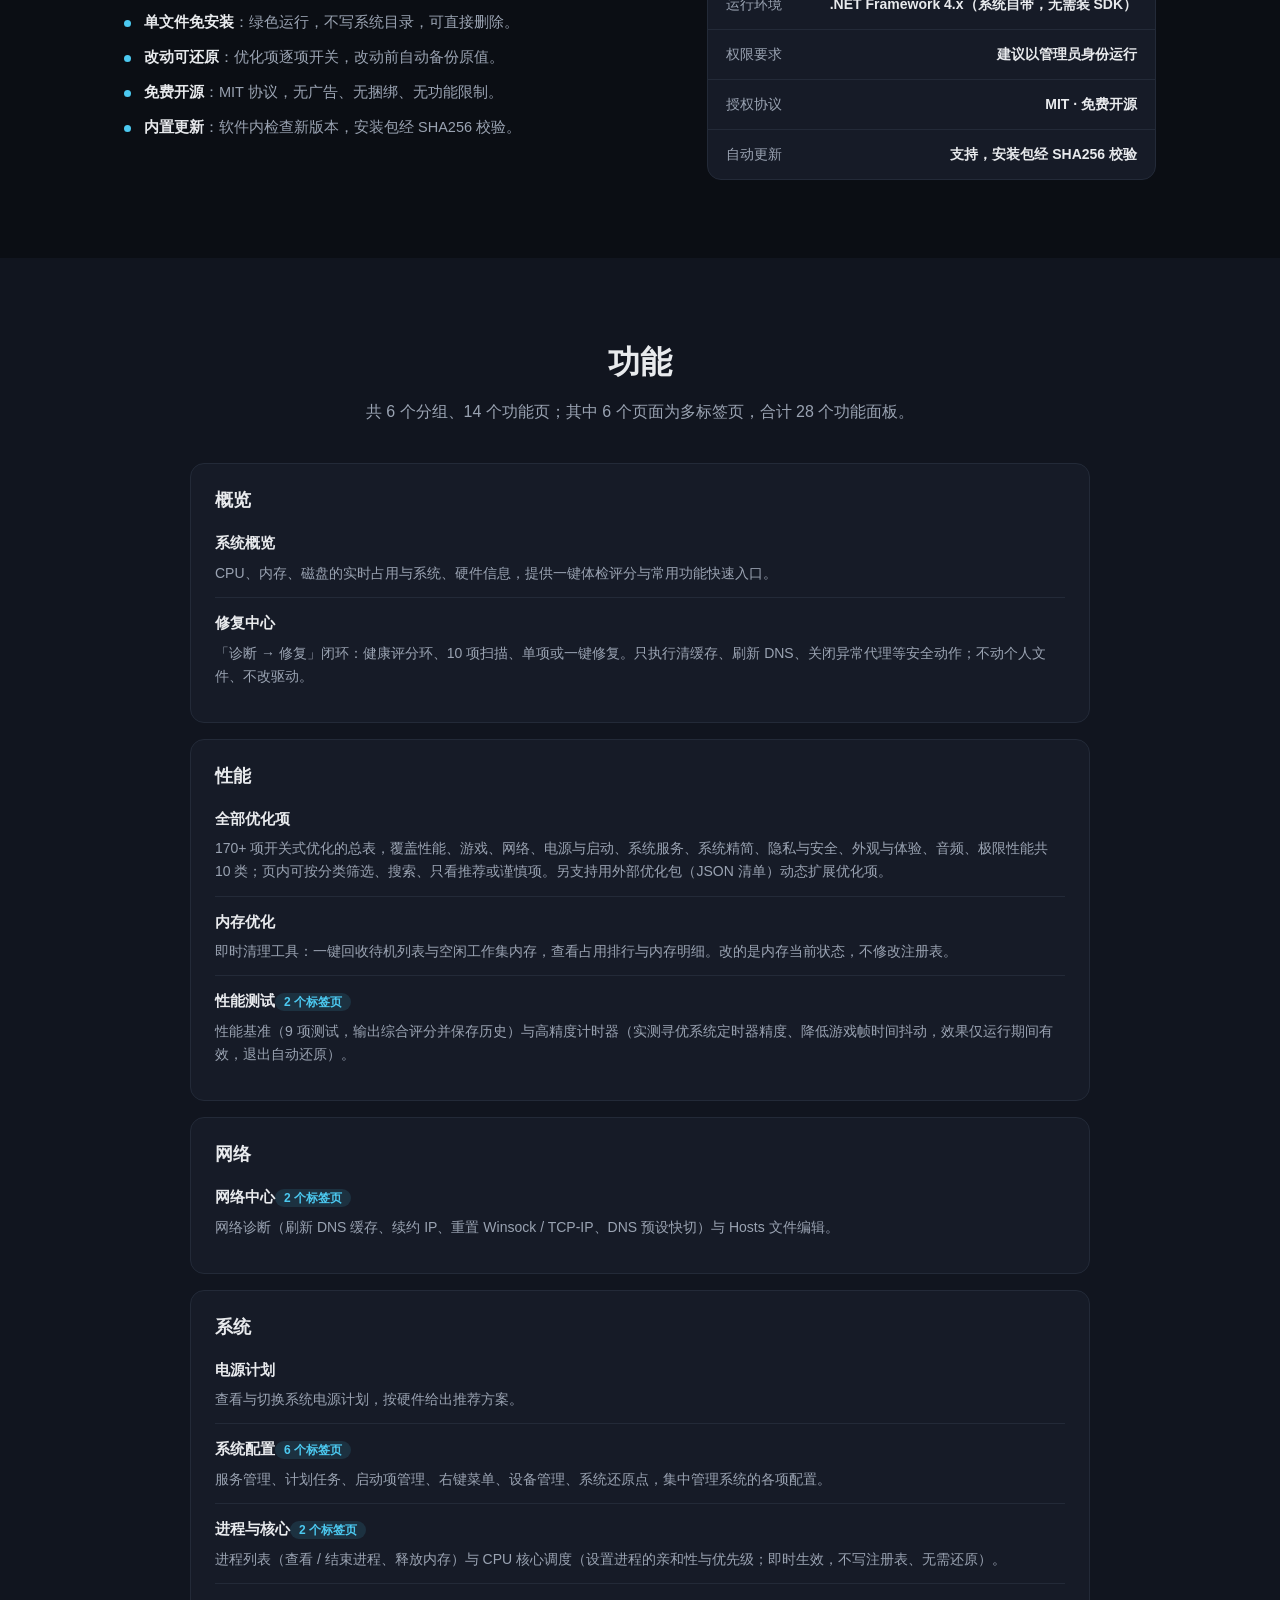
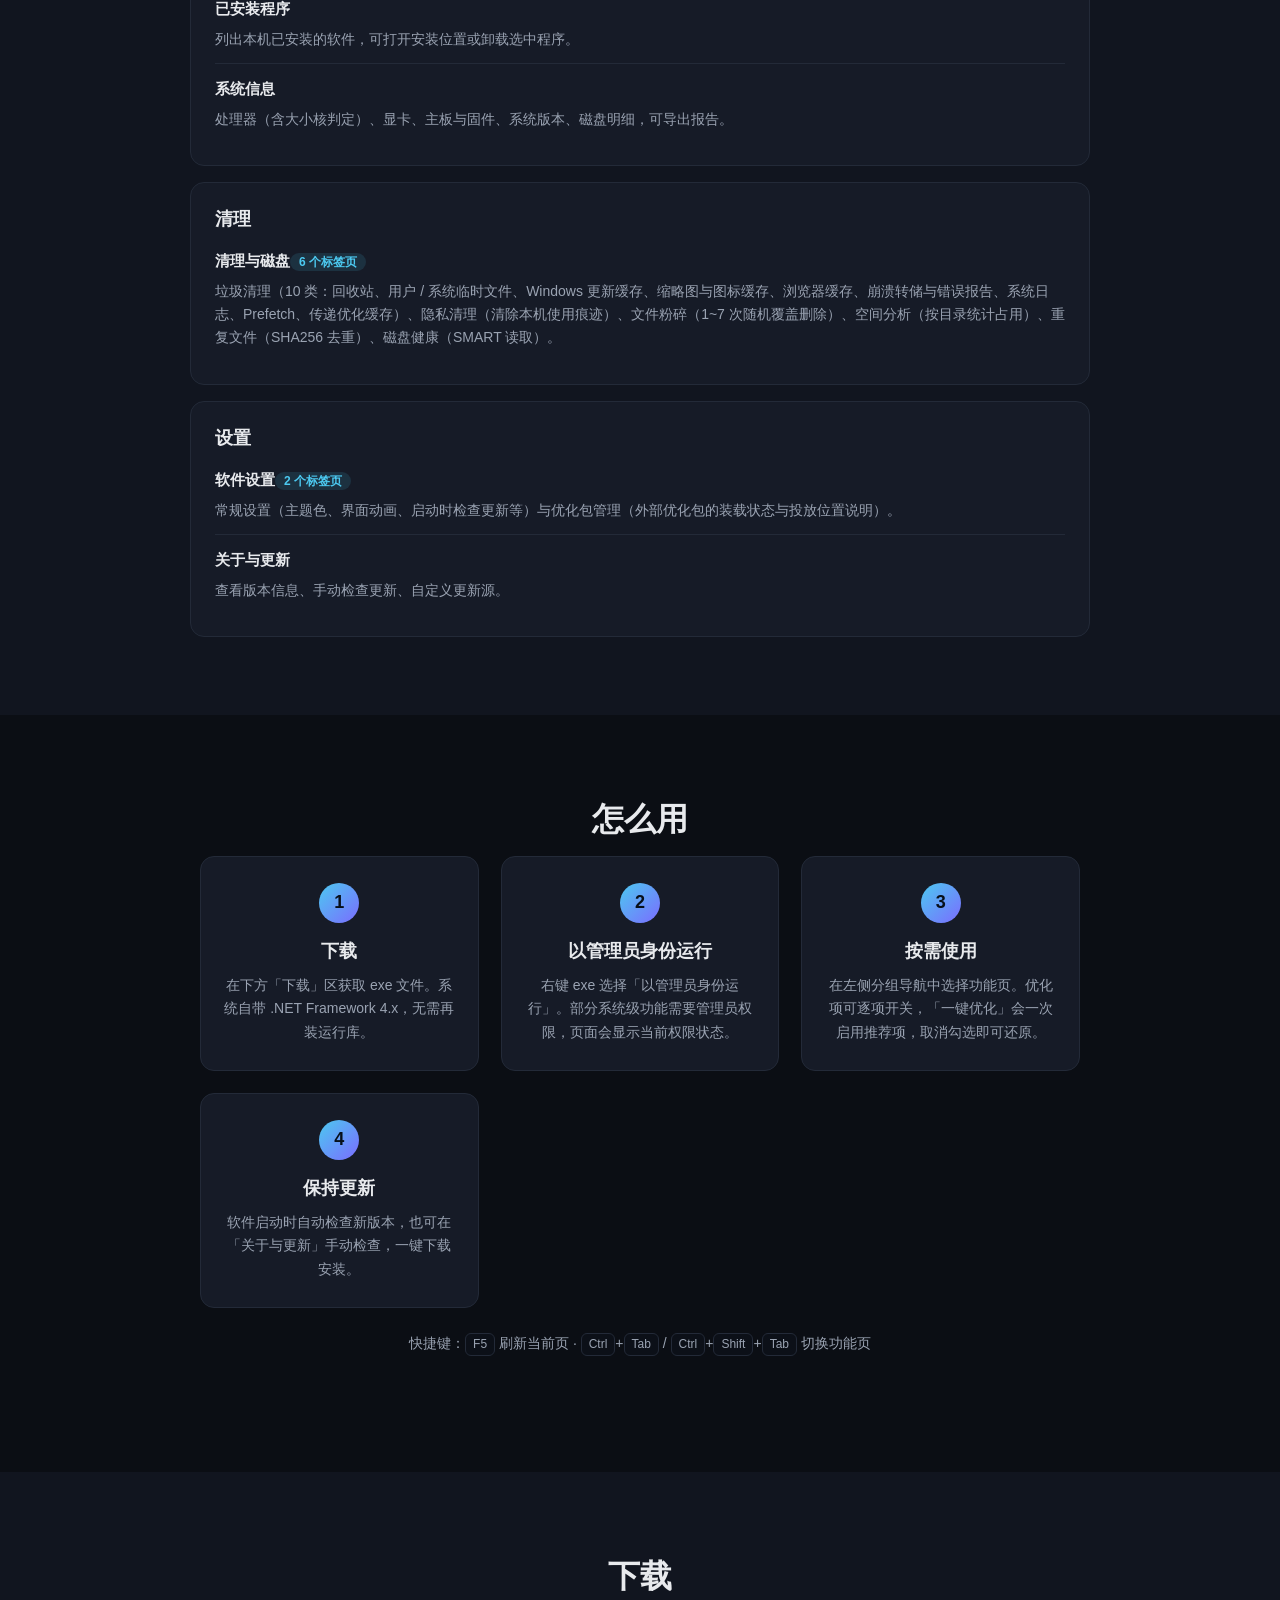
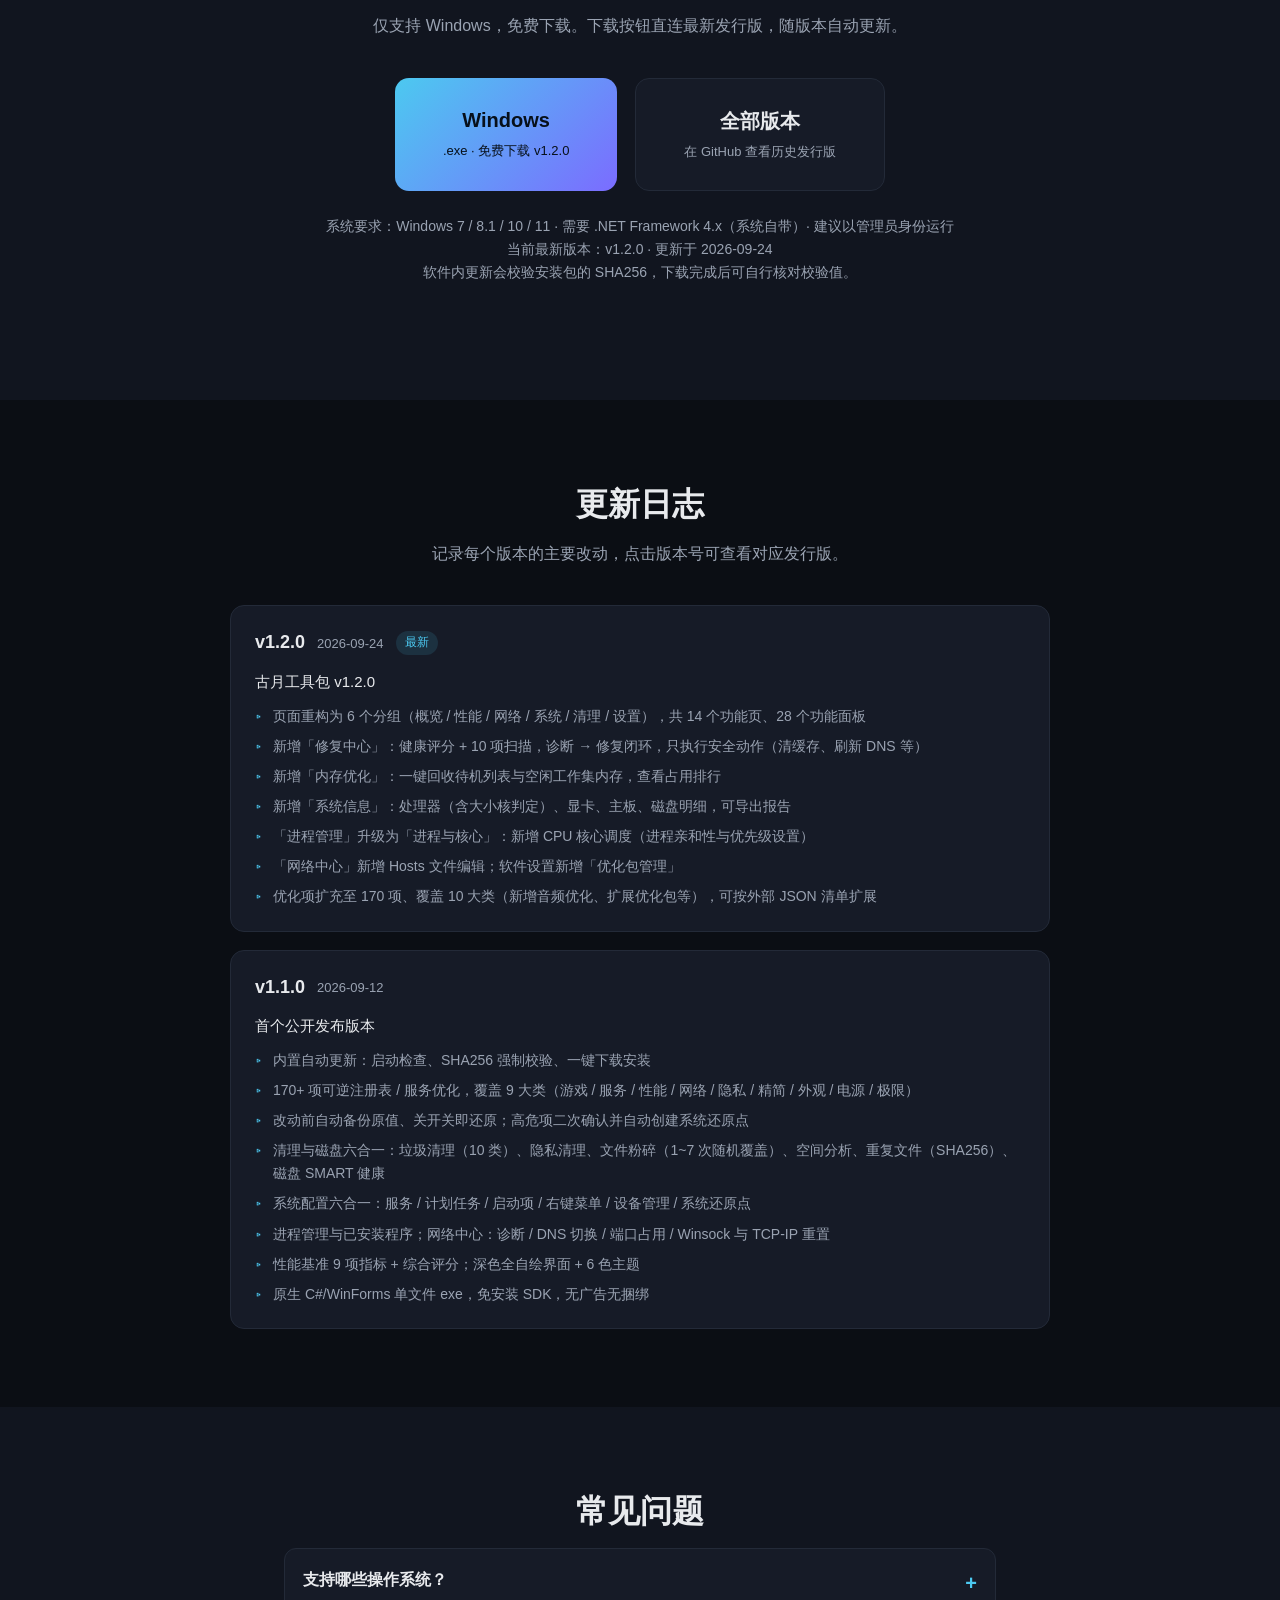
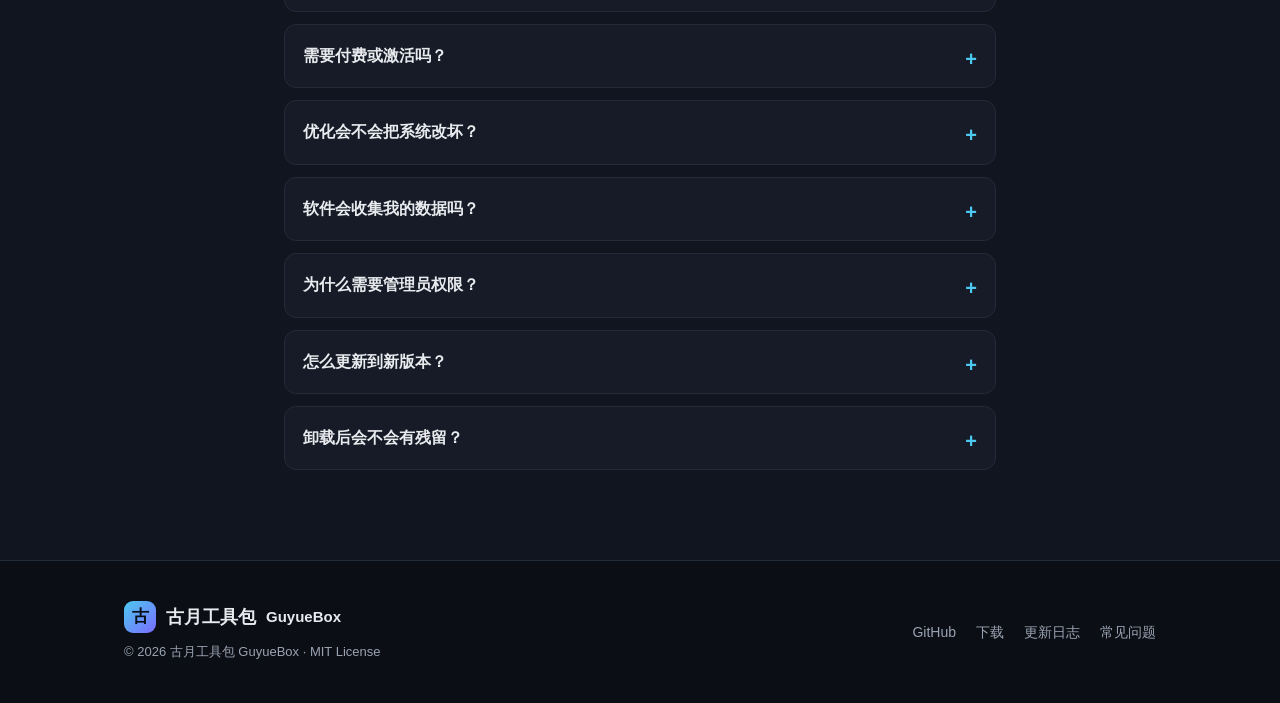
==== commit c2523d71: "v1.2.0 官网全量更新：index.html 重构为 6 分组 14 页 28 面板（新增修复中心/内存优化/系统信息/CPU核心调度/Hosts编辑/优化包管理）；首屏截图换新版优化中心页；ch" ====
--- a/index.html
+++ b/index.html
@@ -4,20 +4,20 @@
   <meta charset="UTF-8" />
   <meta name="viewport" content="width=device-width, initial-scale=1.0" />
   <title>古月工具包 GuyueBox — Windows 系统优化与管理工具</title>
-  <meta name="description" content="古月工具包（GuyueBox）是一款 Windows 系统优化工具，用 C# / WinForms 编写，单文件免安装。包含 170+ 项可逆系统优化、垃圾与隐私清理、文件粉碎、重复文件、磁盘健康、服务与启动项管理、网络诊断等功能，并内置自动更新。" />
+  <meta name="description" content="古月工具包（GuyueBox）是一款 Windows 系统优化工具，用 C# / WinForms 编写，单文件免安装。包含 170+ 项可逆系统优化、垃圾与隐私清理、文件粉碎、重复文件、磁盘健康、修复中心、进程与核心调度、Hosts 编辑、系统信息等功能，并内置 SHA256 校验的自动更新。" />
   <link rel="canonical" href="https://gu-yue-fy.github.io/guyue-toolbox-site/" />
 
   <!-- ===== 分享 / SEO ===== -->
   <meta property="og:type" content="website" />
   <meta property="og:site_name" content="古月工具包 GuyueBox" />
   <meta property="og:title" content="古月工具包 GuyueBox — Windows 系统优化与管理工具" />
-  <meta property="og:description" content="单文件免安装的 Windows 系统工具：170+ 项可逆优化、垃圾与隐私清理、系统配置管理与网络维护，免费开源。" />
+  <meta property="og:description" content="单文件免安装的 Windows 系统工具：170+ 项可逆优化、垃圾与隐私清理、修复中心、进程与核心调度、网络维护，免费开源。" />
   <meta property="og:url" content="https://gu-yue-fy.github.io/guyue-toolbox-site/" />
   <meta property="og:image" content="https://gu-yue-fy.github.io/guyue-toolbox-site/assets/img/screenshot-main.png" />
   <meta property="og:locale" content="zh_CN" />
   <meta name="twitter:card" content="summary_large_image" />
   <meta name="twitter:title" content="古月工具包 GuyueBox — Windows 系统优化与管理工具" />
-  <meta name="twitter:description" content="单文件免安装的 Windows 系统工具：170+ 项可逆优化、垃圾与隐私清理、系统配置管理与网络维护，免费开源。" />
+  <meta name="twitter:description" content="单文件免安装的 Windows 系统工具：170+ 项可逆优化、垃圾与隐私清理、修复中心、进程与核心调度、网络维护，免费开源。" />
   <meta name="twitter:image" content="https://gu-yue-fy.github.io/guyue-toolbox-site/assets/img/screenshot-main.png" />
 
   <!-- favicon：inline SVG，无需外部文件 -->
@@ -31,11 +31,11 @@
     "name": "古月工具包 GuyueBox",
     "operatingSystem": "Windows 7, Windows 8.1, Windows 10, Windows 11",
     "applicationCategory": "UtilitiesApplication",
-    "softwareVersion": "1.1.0",
+    "softwareVersion": "1.2.0",
     "url": "https://gu-yue-fy.github.io/guyue-toolbox-site/",
     "license": "https://opensource.org/licenses/MIT",
     "offers": { "@type": "Offer", "price": "0", "priceCurrency": "CNY" },
-    "description": "Windows 系统优化与管理工具，C# / WinForms 编写，单文件免安装。包含 170+ 项可逆系统优化、垃圾与隐私清理、文件粉碎、重复文件、磁盘健康、服务与启动项管理、网络诊断，并内置自动更新。"
+    "description": "Windows 系统优化与管理工具，C# / WinForms 编写，单文件免安装。包含 170+ 项可逆系统优化、垃圾与隐私清理、修复中心、进程与核心调度、Hosts 编辑、系统信息，并内置 SHA256 校验的自动更新。"
   }
   </script>
 
@@ -68,29 +68,29 @@
   <section class="hero" id="top">
     <div class="hero-glow"></div>
     <div class="container hero-inner">
-      <span class="badge">最新版本 <span id="latest-version">v1.1.0</span></span>
+      <span class="badge">最新版本 <span id="latest-version">v1.2.0</span></span>
       <h1>古月工具包 <span class="grad">GuyueBox</span></h1>
-      <p class="tagline">一款 Windows 系统优化与管理工具。把常用的系统优化、磁盘清理、系统配置和网络维护集中在一个程序里，单个 exe 免安装运行。</p>
+      <p class="tagline">一款 Windows 系统优化与管理工具。把系统优化、磁盘清理、系统配置、进程与网络维护集中在一个程序里，单个 exe 免安装运行。</p>
       <div class="cta">
         <a class="btn-primary" href="#download">下载</a>
         <a class="btn-ghost" href="https://github.com/Gu-yue-fy/guyue-toolbox" target="_blank" rel="noopener">查看源码</a>
       </div>
       <div class="hero-stats">
         <span><b>170+</b> 项可逆优化</span>
-        <span><b>9</b> 类优化分组</span>
-        <span><b>12</b> 个功能页</span>
-        <span><b>22</b> 个功能面板</span>
-      </div>
-
-      <!-- 真实界面截图（软件实际运行画面；机器名 / 用户名等隐私字段已遮挡） -->
+        <span><b>10</b> 类优化分组</span>
+        <span><b>14</b> 个功能页</span>
+        <span><b>28</b> 个功能面板</span>
+      </div>
+
+      <!-- 真实界面截图（软件实际运行画面；新版顶栏不显示机器名 / 用户名等隐私字段） -->
       <figure class="app-shot">
         <div class="app-shot-bar">
           <span class="dots"><i></i><i></i><i></i></span>
-          <span class="app-shot-title">古月工具包 · 系统概览</span>
-        </div>
-        <img src="assets/img/screenshot-main.png" width="1296" height="839" fetchpriority="high" decoding="async"
-             alt="古月工具包主界面截图：左侧为「首页 / 优化 / 清理与磁盘 / 系统管理 / 通用」分组导航，右侧为系统运行状态、资源占用、磁盘信息与一键优化入口" />
-        <figcaption>软件实际运行画面（主界面「系统概览」）</figcaption>
+          <span class="app-shot-title">古月工具包 · 全部优化项</span>
+        </div>
+        <img src="assets/img/screenshot-main.png" width="1360" height="860" fetchpriority="high" decoding="async"
+             alt="古月工具包「全部优化项」页截图：左侧为概览 / 性能 / 网络 / 系统 / 清理 / 设置六组导航，右侧为按分类筛选的开关式优化项列表" />
+        <figcaption>软件实际运行画面（「全部优化项」页）</figcaption>
       </figure>
     </div>
   </section>
@@ -127,90 +127,82 @@
   <section class="section section-alt" id="features">
     <div class="container">
       <h2 class="section-title">功能</h2>
-      <p class="center-sub">共 5 个分组、12 个功能页；其中「清理与磁盘」「系统配置」为多标签页，合计 22 个功能面板。</p>
+      <p class="center-sub">共 6 个分组、14 个功能页；其中 6 个页面为多标签页，合计 28 个功能面板。</p>
 
       <div class="feature-groups">
         <article class="fgroup">
-          <h3>首页</h3>
+          <h3>概览</h3>
           <div class="fpage">
             <span class="fpage-name">系统概览</span>
-            <p>CPU、内存、磁盘的实时占用与系统、硬件信息，并提供一键优化入口。</p>
-          </div>
-        </article>
-
-        <article class="fgroup">
-          <h3>优化</h3>
-          <div class="fpage">
-            <span class="fpage-name">优化中心</span>
-            <p>170+ 项开关式优化，按性能、外观与体验、隐私与安全、系统服务、电源与启动、游戏、网络、系统精简、极限性能共 9 类分组。每项可单独开关，改动前自动备份。</p>
-          </div>
+            <p>CPU、内存、磁盘的实时占用与系统、硬件信息，提供一键体检评分与常用功能快速入口。</p>
+          </div>
+          <div class="fpage">
+            <span class="fpage-name">修复中心</span>
+            <p>「诊断 → 修复」闭环：健康评分环、10 项扫描、单项或一键修复。只执行清缓存、刷新 DNS、关闭异常代理等安全动作；不动个人文件、不改驱动。</p>
+          </div>
+        </article>
+
+        <article class="fgroup">
+          <h3>性能</h3>
+          <div class="fpage">
+            <span class="fpage-name">全部优化项</span>
+            <p>170+ 项开关式优化的总表，覆盖性能、游戏、网络、电源与启动、系统服务、系统精简、隐私与安全、外观与体验、音频、极限性能共 10 类；页内可按分类筛选、搜索、只看推荐或谨慎项。另支持用外部优化包（JSON 清单）动态扩展优化项。</p>
+          </div>
+          <div class="fpage">
+            <span class="fpage-name">内存优化</span>
+            <p>即时清理工具：一键回收待机列表与空闲工作集内存，查看占用排行与内存明细。改的是内存当前状态，不修改注册表。</p>
+          </div>
+          <div class="fpage">
+            <span class="fpage-name">性能测试<span class="fgroup-tag">2 个标签页</span></span>
+            <p>性能基准（9 项测试，输出综合评分并保存历史）与高精度计时器（实测寻优系统定时器精度、降低游戏帧时间抖动，效果仅运行期间有效，退出自动还原）。</p>
+          </div>
+        </article>
+
+        <article class="fgroup">
+          <h3>网络</h3>
+          <div class="fpage">
+            <span class="fpage-name">网络中心<span class="fgroup-tag">2 个标签页</span></span>
+            <p>网络诊断（刷新 DNS 缓存、续约 IP、重置 Winsock / TCP-IP、DNS 预设快切）与 Hosts 文件编辑。</p>
+          </div>
+        </article>
+
+        <article class="fgroup">
+          <h3>系统</h3>
           <div class="fpage">
             <span class="fpage-name">电源计划</span>
-            <p>查看与切换系统电源计划，可新建计划并一键启用「终极性能」。</p>
-          </div>
-          <div class="fpage">
-            <span class="fpage-name">性能基准</span>
-            <p>9 项测试：CPU 单核 / 多核浮点、内存顺序读 / 写、磁盘顺序写 / 读、AES-256 加密吞吐、GZip 压缩吞吐、磁盘 4K 随机读，输出综合评分并保存历史记录。</p>
-          </div>
-          <div class="fpage">
-            <span class="fpage-name">高精度计时器</span>
-            <p>实测寻优并手动指定系统定时器精度，降低游戏帧时间抖动。由维持线程持续请求所选精度，效果仅在本工具运行期间有效，关闭或退出即自动还原。</p>
-          </div>
-        </article>
-
-        <article class="fgroup">
-          <h3>清理与磁盘<span class="fgroup-tag">6 个标签页</span></h3>
-          <div class="fpage">
-            <span class="fpage-name">垃圾清理</span>
-            <p>扫描并清理 10 类垃圾：回收站、用户临时文件、系统临时文件、Windows 更新缓存、缩略图与图标缓存、浏览器缓存、崩溃转储与错误报告、系统日志、Prefetch、传递优化缓存。</p>
-          </div>
-          <div class="fpage">
-            <span class="fpage-name">隐私清理</span>
-            <p>清除本机使用痕迹，如最近访问记录、运行历史等。</p>
-          </div>
-          <div class="fpage">
-            <span class="fpage-name">文件粉碎</span>
-            <p>以 1~7 次随机数据覆盖的方式彻底删除文件或目录，使内容难以恢复。</p>
-          </div>
-          <div class="fpage">
-            <span class="fpage-name">空间分析</span>
-            <p>按目录统计磁盘占用，找出占空间的大文件与文件夹。</p>
-          </div>
-          <div class="fpage">
-            <span class="fpage-name">重复文件</span>
-            <p>按内容 SHA256 校验找出重复文件，可按组清理。</p>
-          </div>
-          <div class="fpage">
-            <span class="fpage-name">磁盘健康</span>
-            <p>读取硬盘 SMART 信息，查看健康状态与关键参数。</p>
-          </div>
-        </article>
-
-        <article class="fgroup">
-          <h3>系统管理<span class="fgroup-tag">含 1 个 6 标签页</span></h3>
-          <div class="fpage">
-            <span class="fpage-name">系统配置（6 个标签页）</span>
+            <p>查看与切换系统电源计划，按硬件给出推荐方案。</p>
+          </div>
+          <div class="fpage">
+            <span class="fpage-name">系统配置<span class="fgroup-tag">6 个标签页</span></span>
             <p>服务管理、计划任务、启动项管理、右键菜单、设备管理、系统还原点，集中管理系统的各项配置。</p>
           </div>
           <div class="fpage">
-            <span class="fpage-name">进程管理</span>
-            <p>实时查看正在运行的进程与资源占用，可结束进程、释放内存。</p>
+            <span class="fpage-name">进程与核心<span class="fgroup-tag">2 个标签页</span></span>
+            <p>进程列表（查看 / 结束进程、释放内存）与 CPU 核心调度（设置进程的亲和性与优先级；即时生效，不写注册表、无需还原）。</p>
           </div>
           <div class="fpage">
             <span class="fpage-name">已安装程序</span>
             <p>列出本机已安装的软件，可打开安装位置或卸载选中程序。</p>
           </div>
           <div class="fpage">
-            <span class="fpage-name">网络中心</span>
-            <p>联网状态与网卡总览、网络诊断（刷新 DNS 缓存、续约 IP、重置 Winsock / TCP-IP）、DNS 快切（内置 Cloudflare、Google、AdGuard、OpenDNS 四组预设）、端口占用查询。</p>
-          </div>
-        </article>
-
-        <article class="fgroup">
-          <h3>通用</h3>
-          <div class="fpage">
-            <span class="fpage-name">软件设置</span>
-            <p>6 种主题色、界面动画开关、是否在启动时检查更新。</p>
+            <span class="fpage-name">系统信息</span>
+            <p>处理器（含大小核判定）、显卡、主板与固件、系统版本、磁盘明细，可导出报告。</p>
+          </div>
+        </article>
+
+        <article class="fgroup">
+          <h3>清理</h3>
+          <div class="fpage">
+            <span class="fpage-name">清理与磁盘<span class="fgroup-tag">6 个标签页</span></span>
+            <p>垃圾清理（10 类：回收站、用户 / 系统临时文件、Windows 更新缓存、缩略图与图标缓存、浏览器缓存、崩溃转储与错误报告、系统日志、Prefetch、传递优化缓存）、隐私清理（清除本机使用痕迹）、文件粉碎（1~7 次随机覆盖删除）、空间分析（按目录统计占用）、重复文件（SHA256 去重）、磁盘健康（SMART 读取）。</p>
+          </div>
+        </article>
+
+        <article class="fgroup">
+          <h3>设置</h3>
+          <div class="fpage">
+            <span class="fpage-name">软件设置<span class="fgroup-tag">2 个标签页</span></span>
+            <p>常规设置（主题色、界面动画、启动时检查更新等）与优化包管理（外部优化包的装载状态与投放位置说明）。</p>
           </div>
           <div class="fpage">
             <span class="fpage-name">关于与更新</span>
@@ -234,12 +226,12 @@
         <div class="step">
           <div class="step-num">2</div>
           <h4>以管理员身份运行</h4>
-          <p>右键 exe 选择「以管理员身份运行」。部分系统级功能需要管理员权限，首页会显示当前权限状态。</p>
+          <p>右键 exe 选择「以管理员身份运行」。部分系统级功能需要管理员权限，页面会显示当前权限状态。</p>
         </div>
         <div class="step">
           <div class="step-num">3</div>
           <h4>按需使用</h4>
-          <p>在左侧选择功能页。优化项可逐项开关，「一键优化」会一次启用推荐项，取消勾选即可还原。</p>
+          <p>在左侧分组导航中选择功能页。优化项可逐项开关，「一键优化」会一次启用推荐项，取消勾选即可还原。</p>
         </div>
         <div class="step">
           <div class="step-num">4</div>
@@ -268,7 +260,7 @@
       </div>
       <p class="center-sub small">
         系统要求：Windows 7 / 8.1 / 10 / 11 · 需要 .NET Framework 4.x（系统自带）· 建议以管理员身份运行<br>
-        当前最新版本：<span id="latest-version-2">v1.1.0</span> · 更新于 <span id="latest-date">—</span><br>
+        当前最新版本：<span id="latest-version-2">v1.2.0</span> · 更新于 <span id="latest-date">—</span><br>
         软件内更新会校验安装包的 SHA256，下载完成后可自行核对校验值。
       </p>
     </div>
@@ -291,7 +283,7 @@
       <h2 class="section-title">常见问题</h2>
       <details class="faq"><summary>支持哪些操作系统？</summary><p>支持 Windows 7 / 8.1 / 10 / 11，32 位与 64 位均可。需要 .NET Framework 4.x，绝大多数系统已自带，无需额外安装。</p></details>
       <details class="faq"><summary>需要付费或激活吗？</summary><p>不需要。软件以 MIT 协议开源，完全免费，没有激活步骤，也没有广告、捆绑或功能限制。</p></details>
-      <details class="faq"><summary>优化会不会把系统改坏？</summary><p>不会。每一项优化在执行前都会备份原注册表或服务值，关掉开关即可还原；涉及风险的操作会二次确认，需要时自动创建系统还原点。此外「系统配置」中还提供还原点管理，可以手动创建还原点。</p></details>
+      <details class="faq"><summary>优化会不会把系统改坏？</summary><p>不会。每一项优化在执行前都会备份原注册表或服务值，关掉开关即可还原；涉及风险的操作会二次确认，需要时自动创建系统还原点。此外「系统配置」中提供还原点管理，可以手动创建还原点；「修复中心」只做清缓存、刷新 DNS 等安全动作，不动个人文件。</p></details>
       <details class="faq"><summary>软件会收集我的数据吗？</summary><p>不会。程序完全在本地运行，不联网上传数据、不做用户追踪。「隐私清理」的作用恰恰是清除本机的使用痕迹。</p></details>
       <details class="faq"><summary>为什么需要管理员权限？</summary><p>修改注册表、管理服务、计划任务、磁盘维护等系统级操作需要管理员权限。以普通权限运行时，程序会提示，多数只读功能仍可正常使用。</p></details>
       <details class="faq"><summary>怎么更新到新版本？</summary><p>软件启动时会自动检查最新版本，也可以在「关于与更新」里手动检查。发现新版本后可一键下载安装，安装包会经过 SHA256 校验。</p></details>
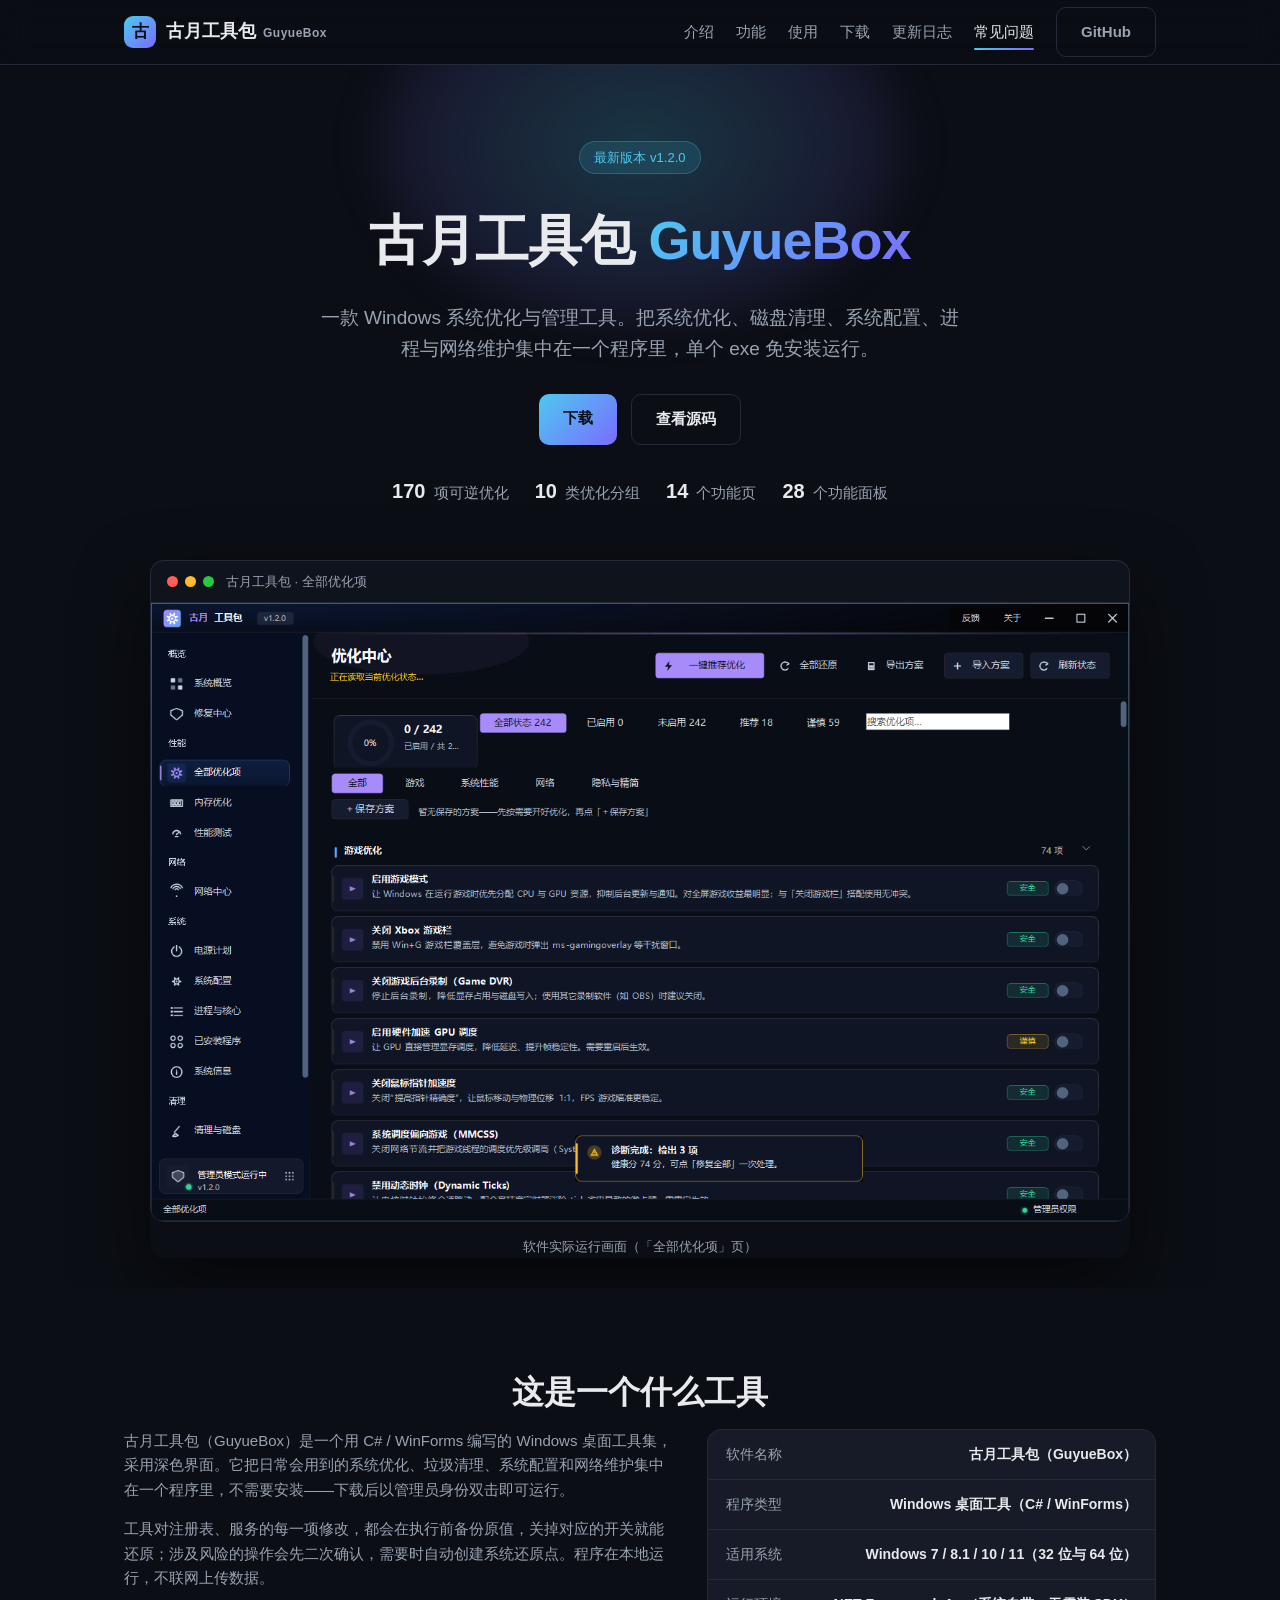
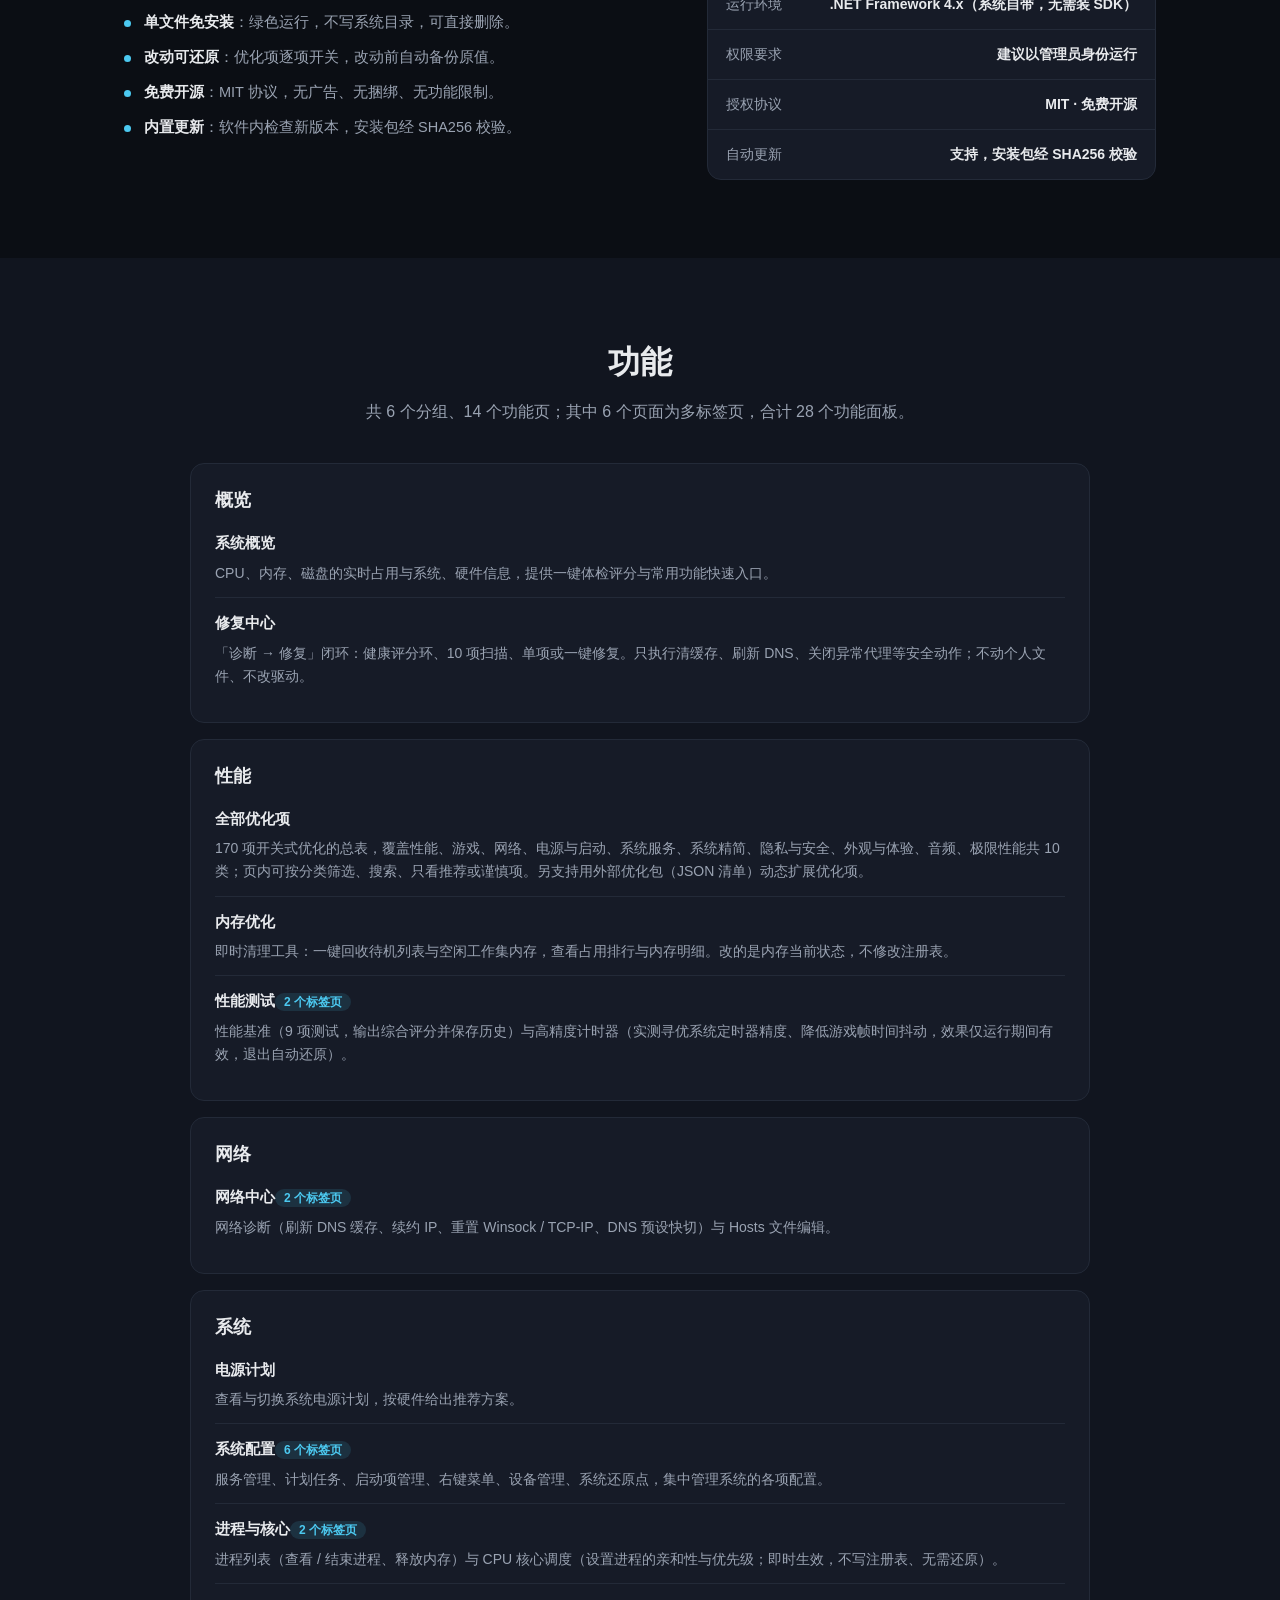
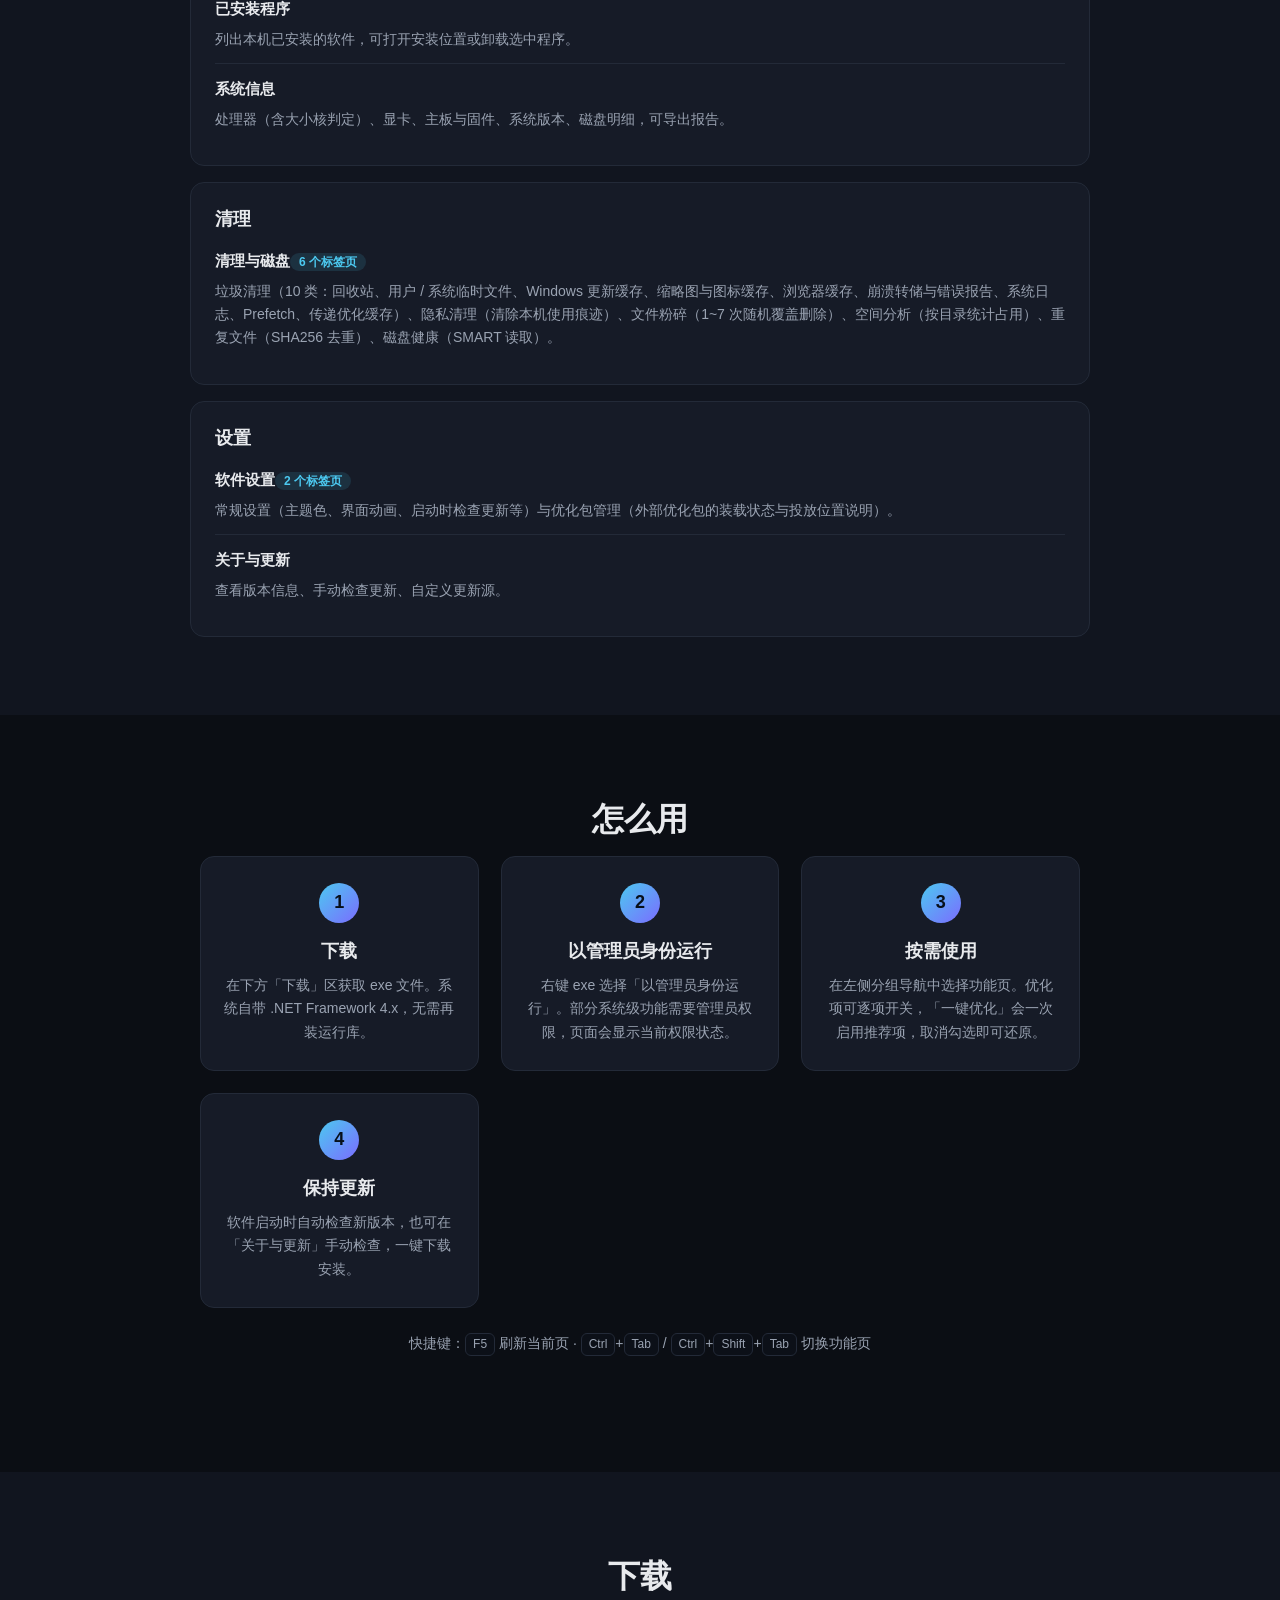
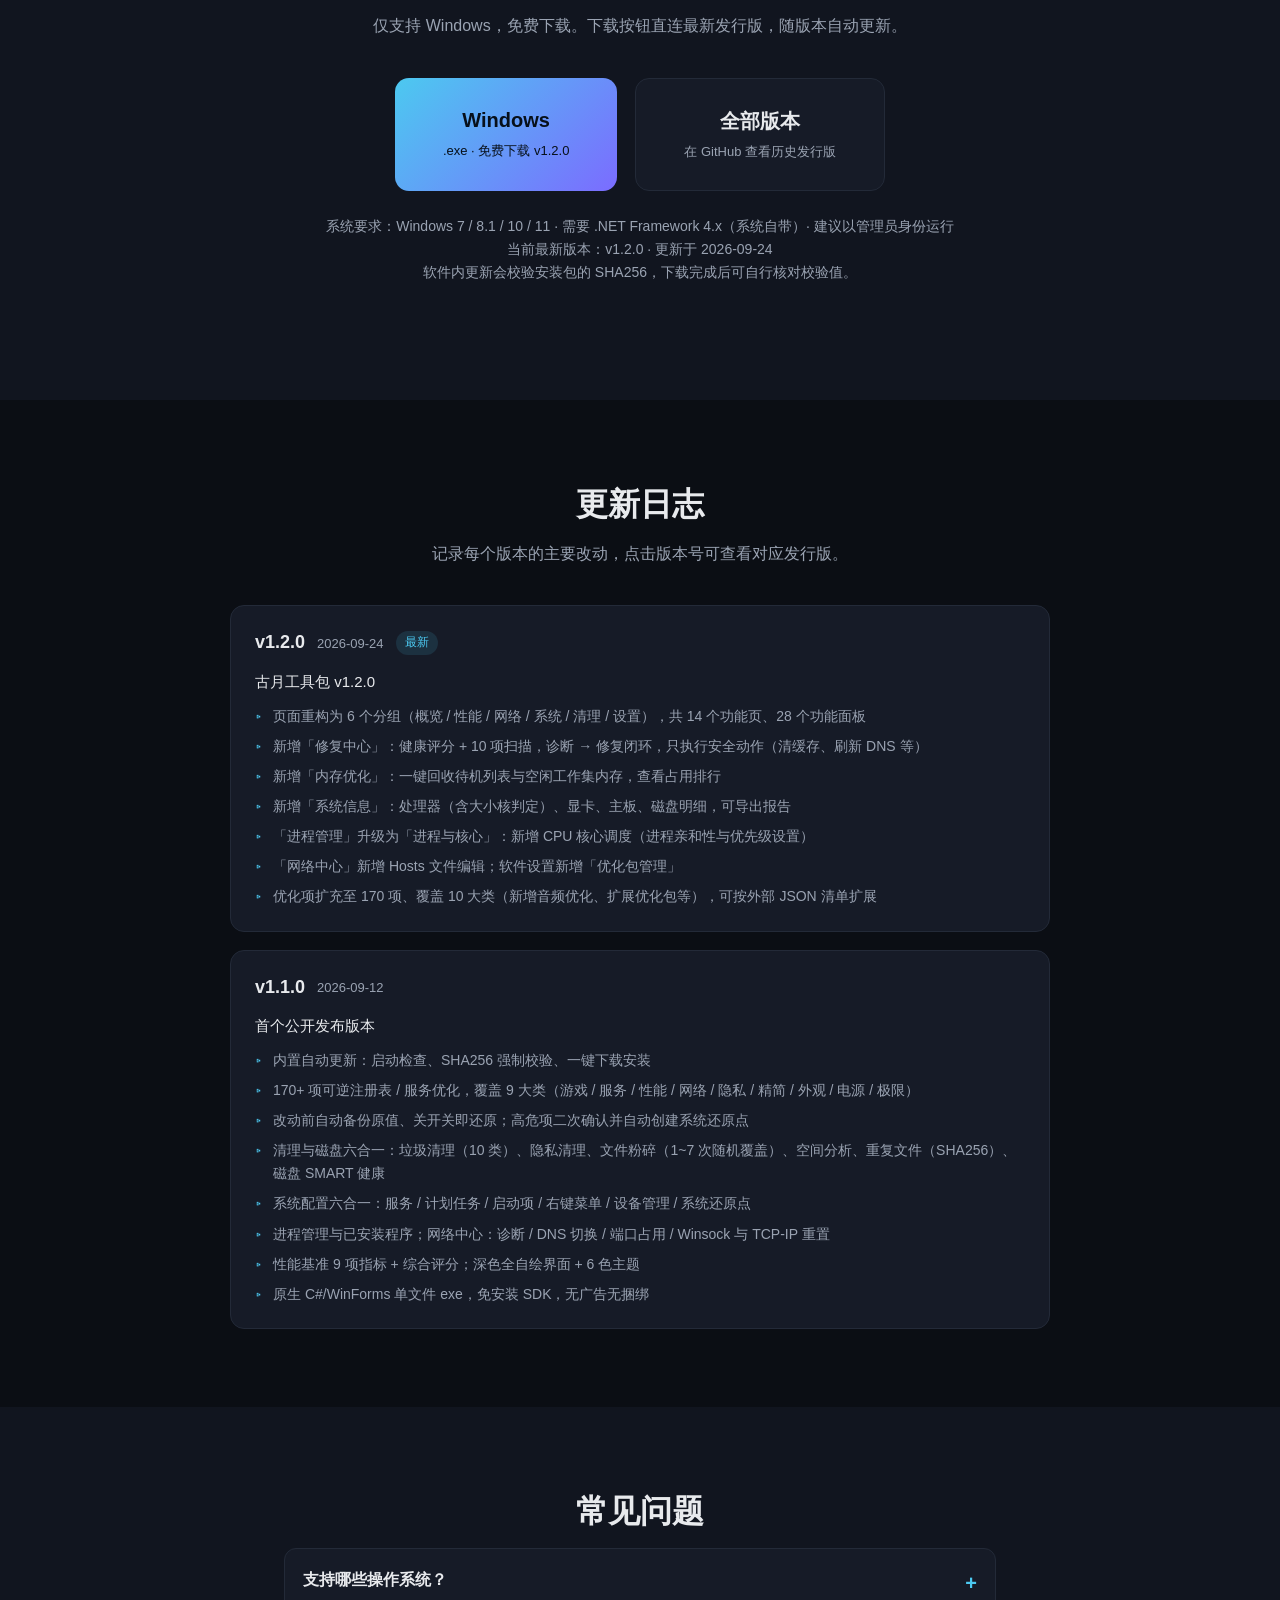
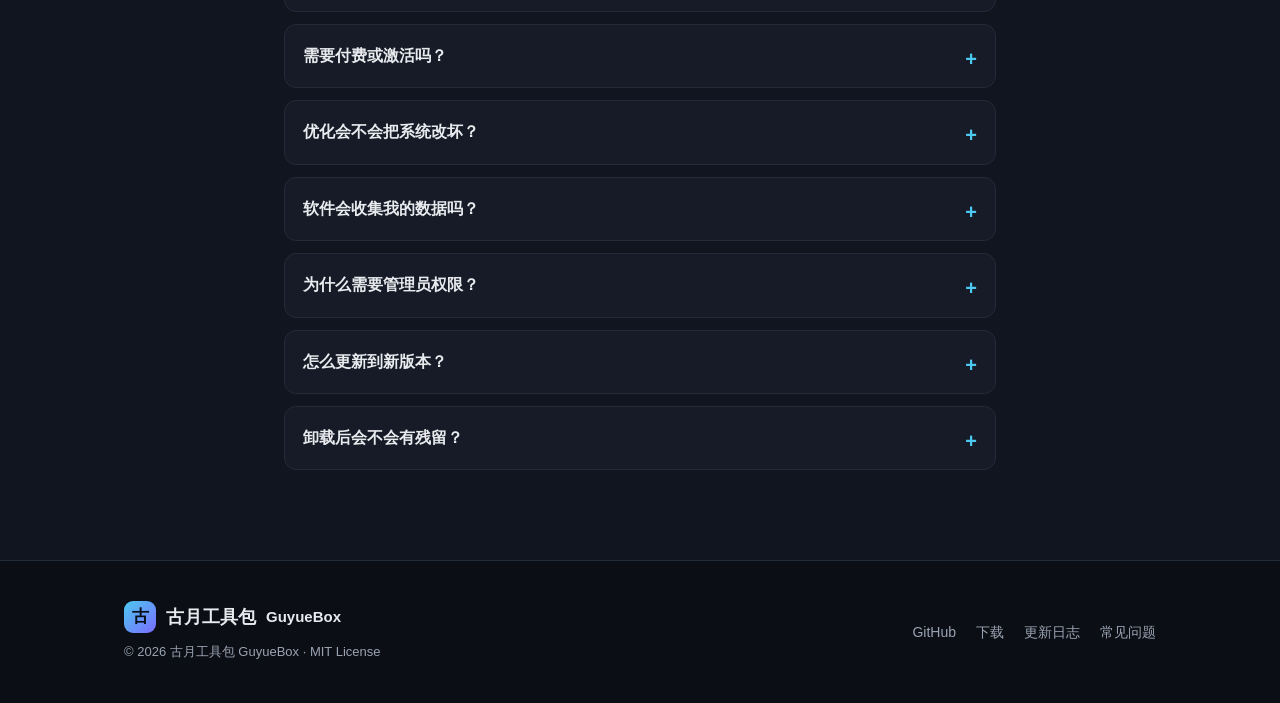
==== commit 0492967e: "官网优化：数字口径统一为170项/10类、补theme-color与preconnect提速、键盘焦点样式、404页名更正、sitemap日期、重写站点README、删除废弃og.svg" ====
--- a/index.html
+++ b/index.html
@@ -3,21 +3,22 @@
 <head>
   <meta charset="UTF-8" />
   <meta name="viewport" content="width=device-width, initial-scale=1.0" />
+  <meta name="theme-color" content="#0b0e14" />
   <title>古月工具包 GuyueBox — Windows 系统优化与管理工具</title>
-  <meta name="description" content="古月工具包（GuyueBox）是一款 Windows 系统优化工具，用 C# / WinForms 编写，单文件免安装。包含 170+ 项可逆系统优化、垃圾与隐私清理、文件粉碎、重复文件、磁盘健康、修复中心、进程与核心调度、Hosts 编辑、系统信息等功能，并内置 SHA256 校验的自动更新。" />
+  <meta name="description" content="古月工具包（GuyueBox）是一款 Windows 系统优化工具，用 C# / WinForms 编写，单文件免安装。包含 170 项可逆系统优化、垃圾与隐私清理、文件粉碎、重复文件、磁盘健康、修复中心、进程与核心调度、Hosts 编辑、系统信息等功能，并内置 SHA256 校验的自动更新。" />
   <link rel="canonical" href="https://gu-yue-fy.github.io/guyue-toolbox-site/" />
 
   <!-- ===== 分享 / SEO ===== -->
   <meta property="og:type" content="website" />
   <meta property="og:site_name" content="古月工具包 GuyueBox" />
   <meta property="og:title" content="古月工具包 GuyueBox — Windows 系统优化与管理工具" />
-  <meta property="og:description" content="单文件免安装的 Windows 系统工具：170+ 项可逆优化、垃圾与隐私清理、修复中心、进程与核心调度、网络维护，免费开源。" />
+  <meta property="og:description" content="单文件免安装的 Windows 系统工具：170 项可逆优化、垃圾与隐私清理、修复中心、进程与核心调度、网络维护，免费开源。" />
   <meta property="og:url" content="https://gu-yue-fy.github.io/guyue-toolbox-site/" />
   <meta property="og:image" content="https://gu-yue-fy.github.io/guyue-toolbox-site/assets/img/screenshot-main.png" />
   <meta property="og:locale" content="zh_CN" />
   <meta name="twitter:card" content="summary_large_image" />
   <meta name="twitter:title" content="古月工具包 GuyueBox — Windows 系统优化与管理工具" />
-  <meta name="twitter:description" content="单文件免安装的 Windows 系统工具：170+ 项可逆优化、垃圾与隐私清理、修复中心、进程与核心调度、网络维护，免费开源。" />
+  <meta name="twitter:description" content="单文件免安装的 Windows 系统工具：170 项可逆优化、垃圾与隐私清理、修复中心、进程与核心调度、网络维护，免费开源。" />
   <meta name="twitter:image" content="https://gu-yue-fy.github.io/guyue-toolbox-site/assets/img/screenshot-main.png" />
 
   <!-- favicon：inline SVG，无需外部文件 -->
@@ -35,10 +36,12 @@
     "url": "https://gu-yue-fy.github.io/guyue-toolbox-site/",
     "license": "https://opensource.org/licenses/MIT",
     "offers": { "@type": "Offer", "price": "0", "priceCurrency": "CNY" },
-    "description": "Windows 系统优化与管理工具，C# / WinForms 编写，单文件免安装。包含 170+ 项可逆系统优化、垃圾与隐私清理、修复中心、进程与核心调度、Hosts 编辑、系统信息，并内置 SHA256 校验的自动更新。"
+    "description": "Windows 系统优化与管理工具，C# / WinForms 编写，单文件免安装。包含 170 项可逆系统优化、垃圾与隐私清理、修复中心、进程与核心调度、Hosts 编辑、系统信息，并内置 SHA256 校验的自动更新。"
   }
   </script>
 
+  <!-- 预连接：加速加载远程 update.json（raw.githubusercontent 由 GitHub 托管） -->
+  <link rel="preconnect" href="https://raw.githubusercontent.com" crossorigin />
   <link rel="stylesheet" href="assets/css/style.css" />
 </head>
 <body>
@@ -76,7 +79,7 @@
         <a class="btn-ghost" href="https://github.com/Gu-yue-fy/guyue-toolbox" target="_blank" rel="noopener">查看源码</a>
       </div>
       <div class="hero-stats">
-        <span><b>170+</b> 项可逆优化</span>
+        <span><b>170</b> 项可逆优化</span>
         <span><b>10</b> 类优化分组</span>
         <span><b>14</b> 个功能页</span>
         <span><b>28</b> 个功能面板</span>
@@ -146,7 +149,7 @@
           <h3>性能</h3>
           <div class="fpage">
             <span class="fpage-name">全部优化项</span>
-            <p>170+ 项开关式优化的总表，覆盖性能、游戏、网络、电源与启动、系统服务、系统精简、隐私与安全、外观与体验、音频、极限性能共 10 类；页内可按分类筛选、搜索、只看推荐或谨慎项。另支持用外部优化包（JSON 清单）动态扩展优化项。</p>
+            <p>170 项开关式优化的总表，覆盖性能、游戏、网络、电源与启动、系统服务、系统精简、隐私与安全、外观与体验、音频、极限性能共 10 类；页内可按分类筛选、搜索、只看推荐或谨慎项。另支持用外部优化包（JSON 清单）动态扩展优化项。</p>
           </div>
           <div class="fpage">
             <span class="fpage-name">内存优化</span>
--- a/assets/css/style.css
+++ b/assets/css/style.css
@@ -31,6 +31,9 @@
 }
 
 .container { max-width: 1080px; margin: 0 auto; padding: 0 24px; }
+
+/* ===== 键盘焦点可见（无障碍） ===== */
+:focus-visible { outline: 2px solid var(--accent); outline-offset: 2px; border-radius: 4px; }
 
 /* ===== 导航 ===== */
 .nav {
